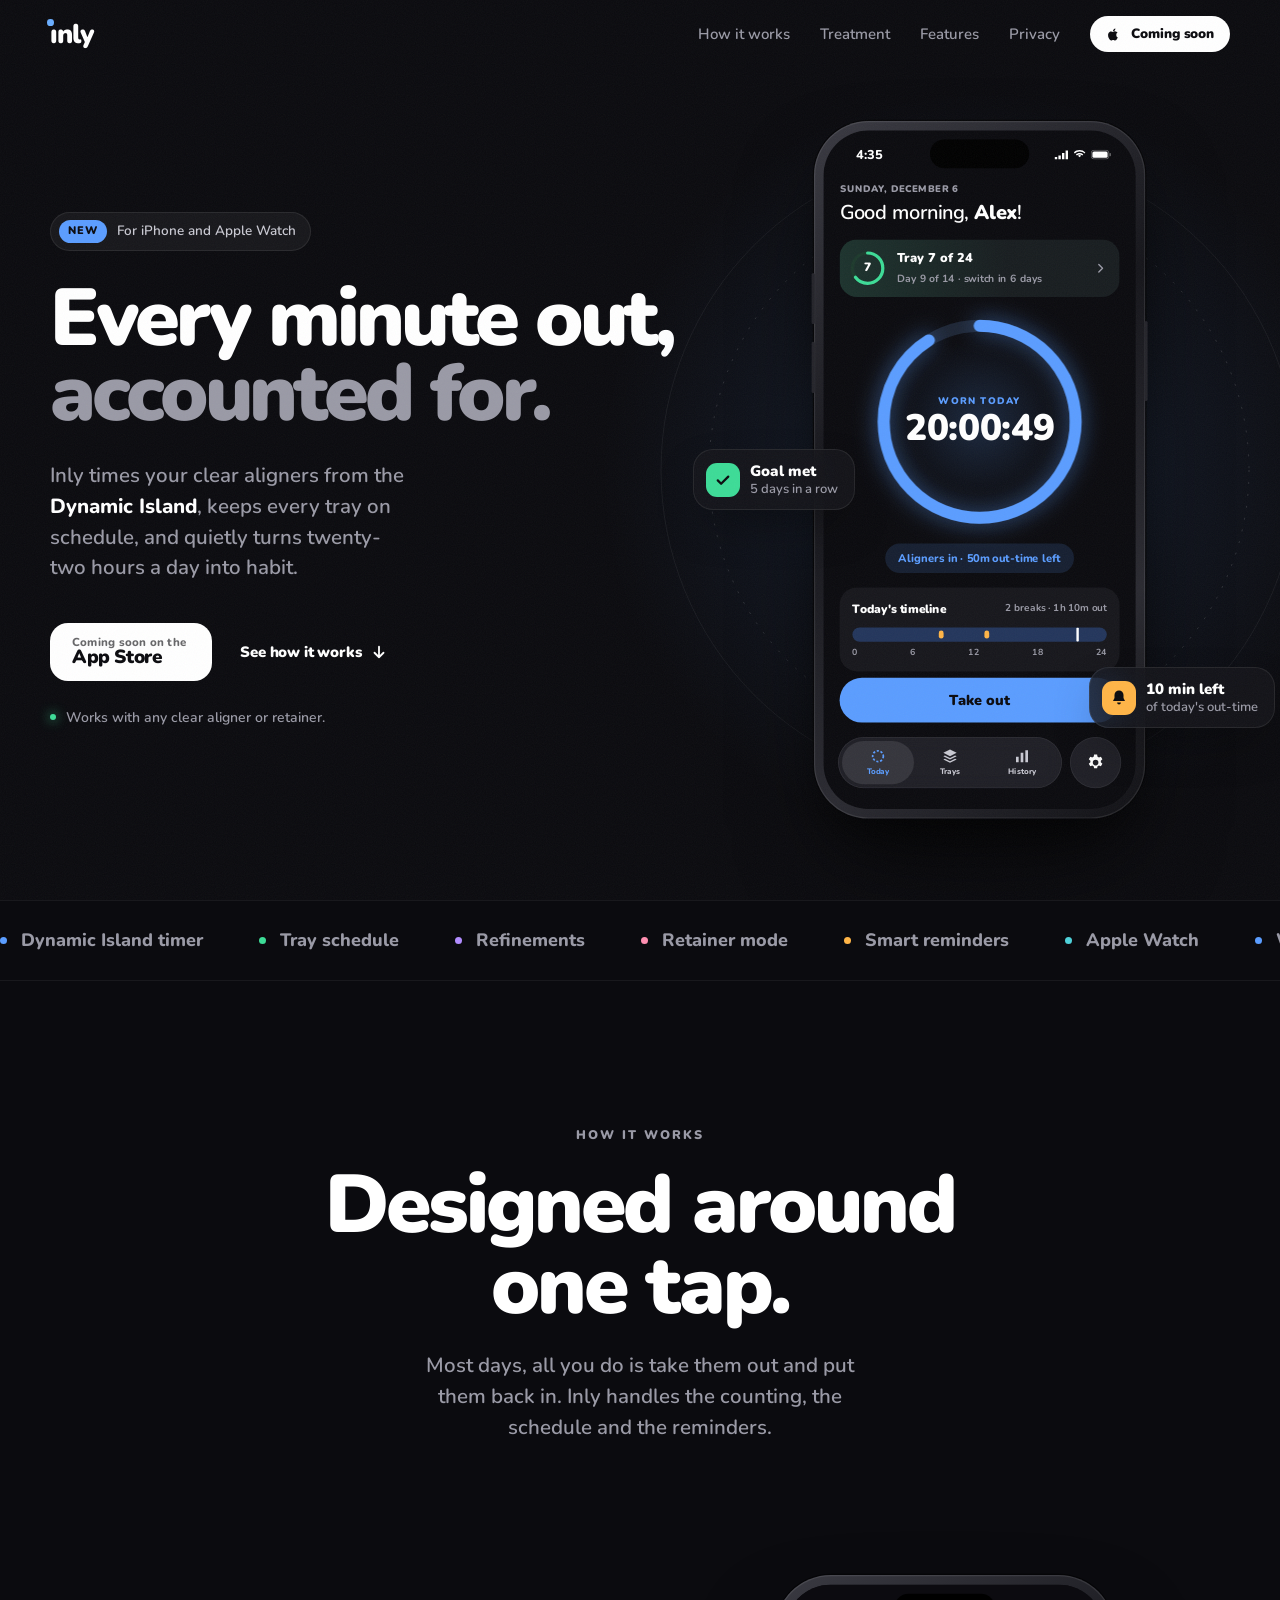
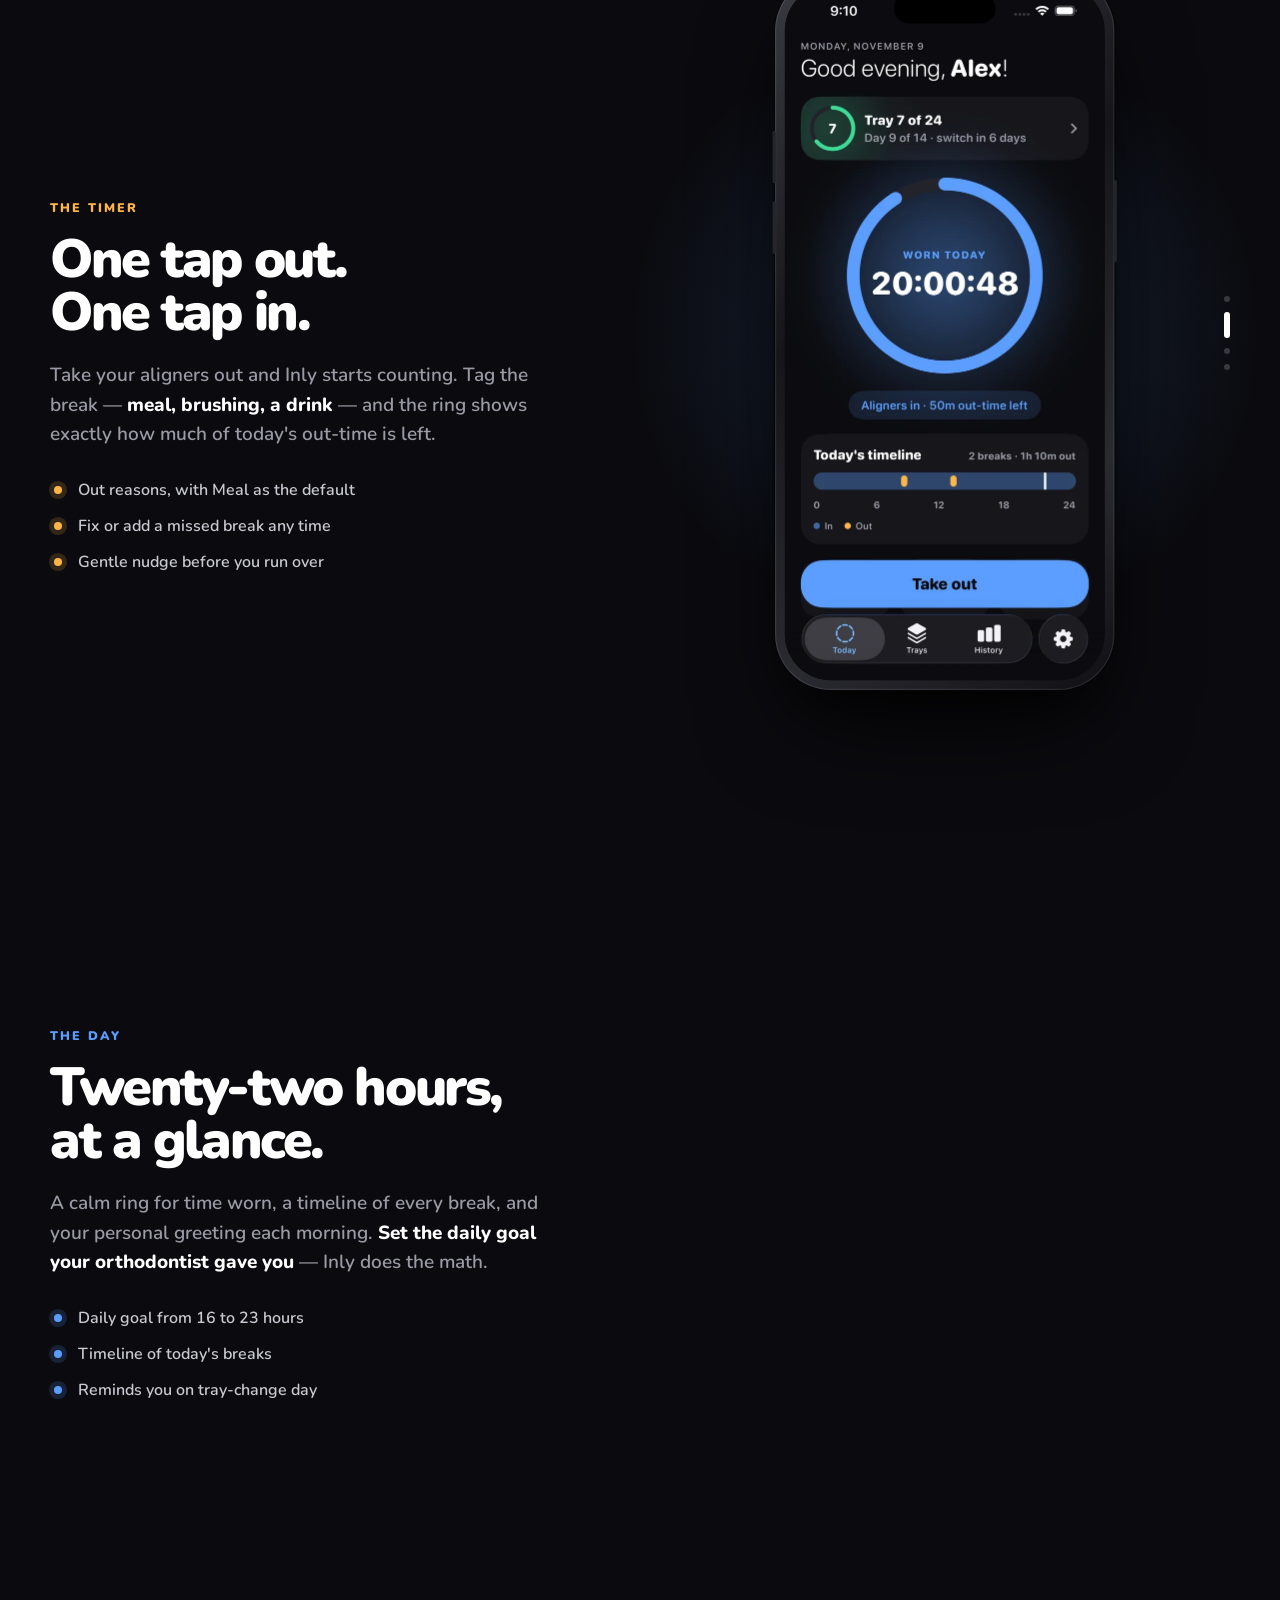
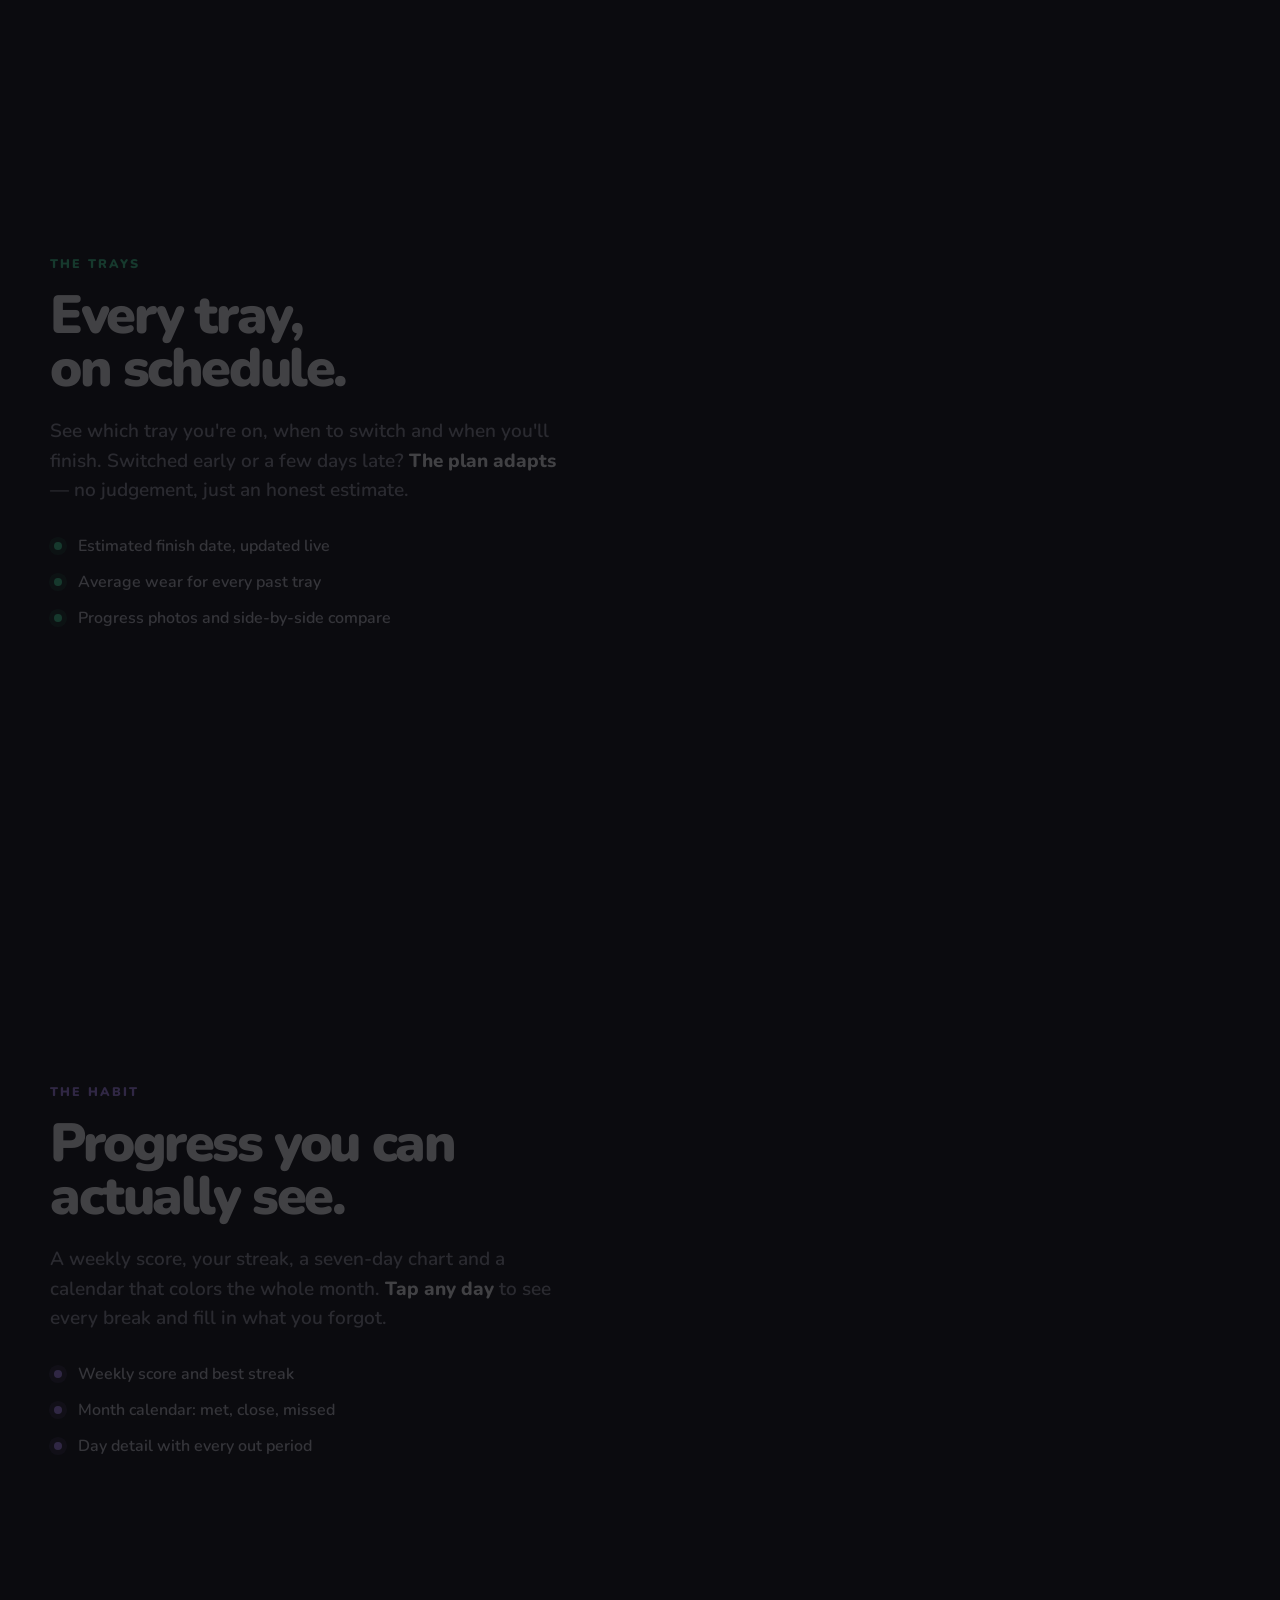
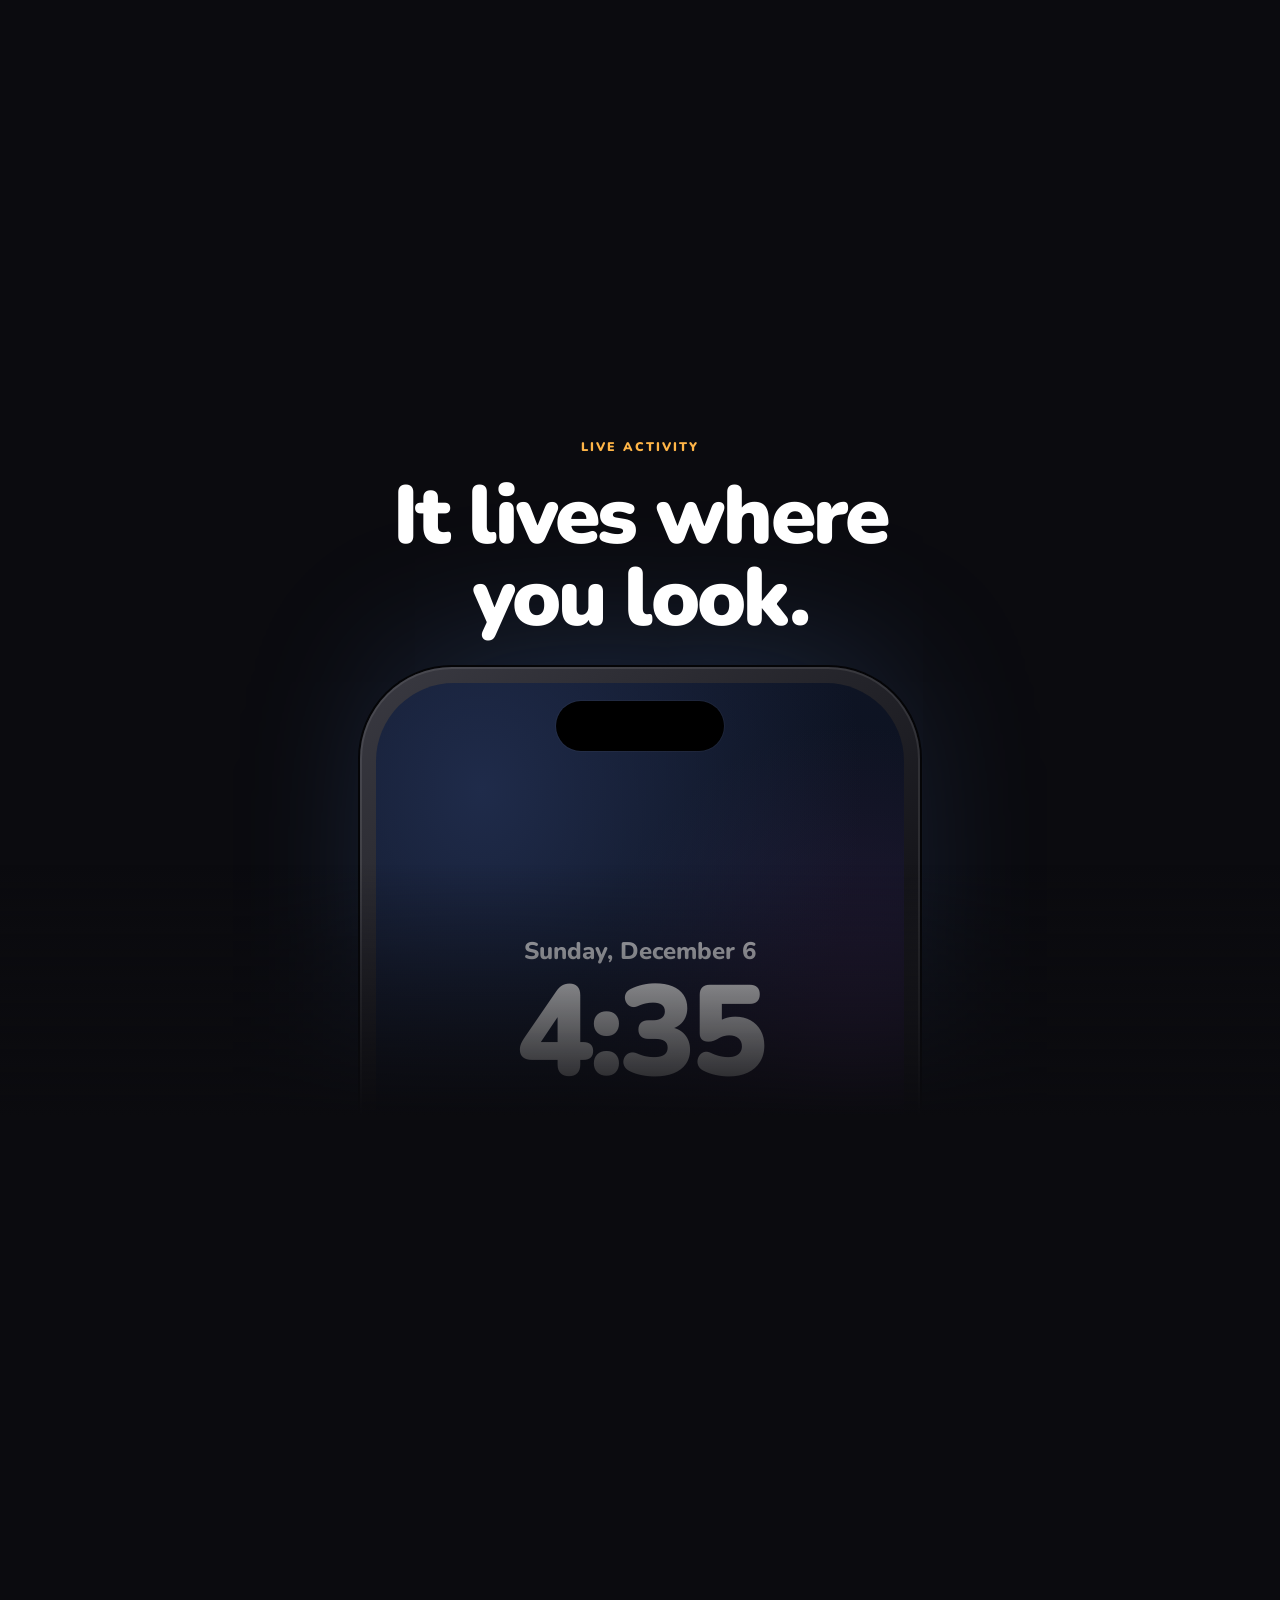
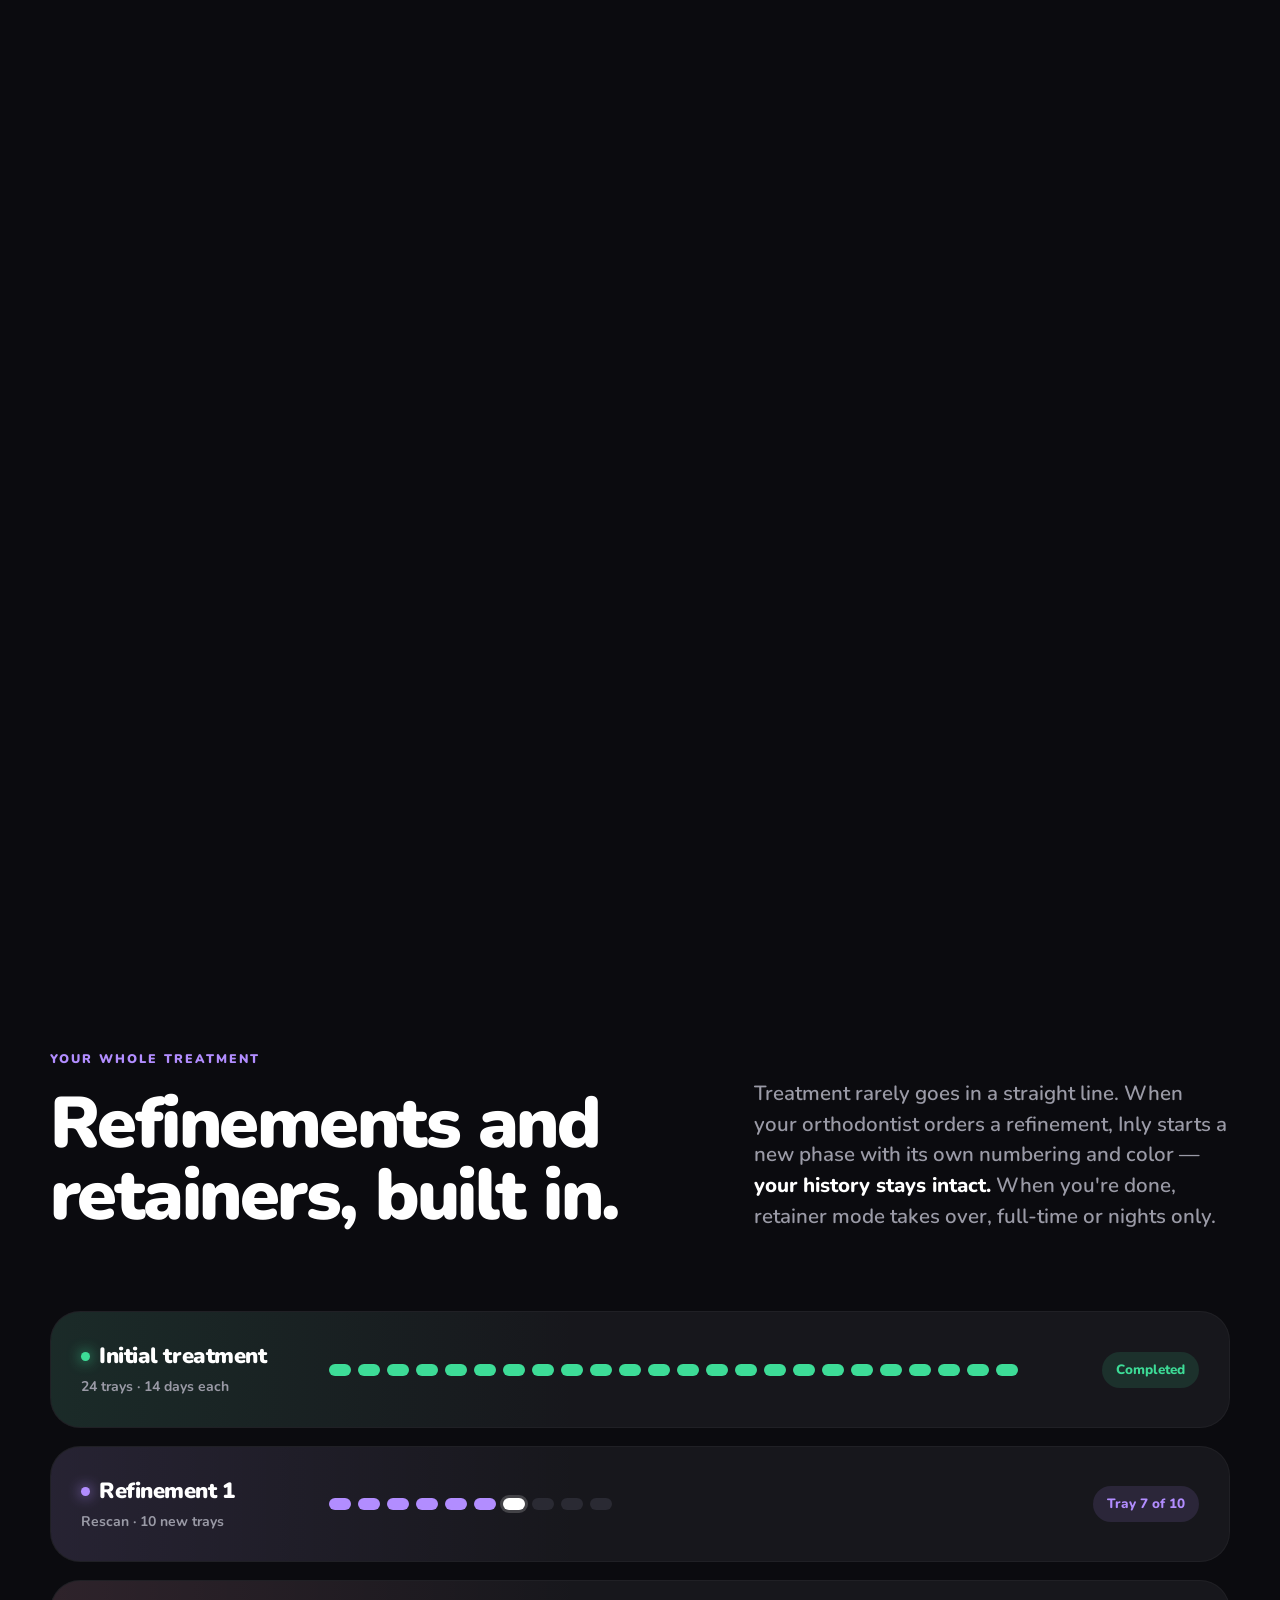
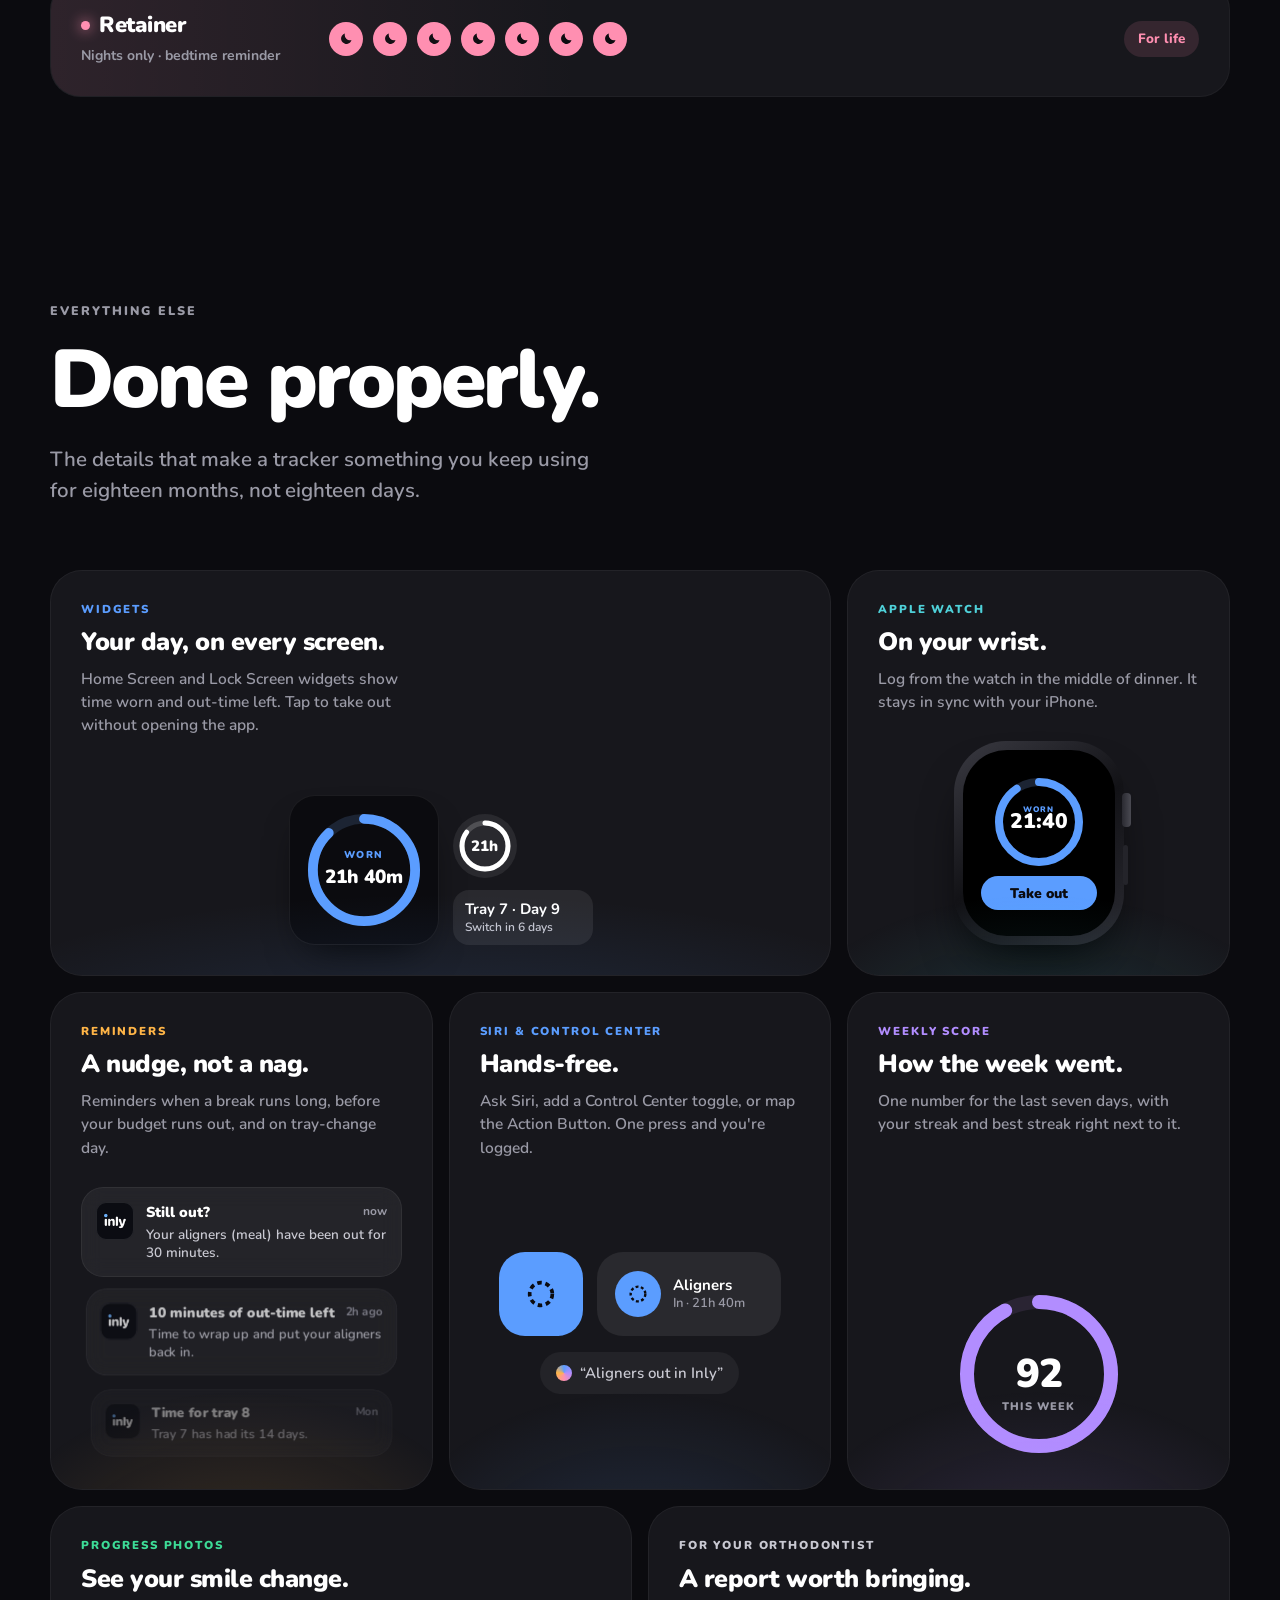
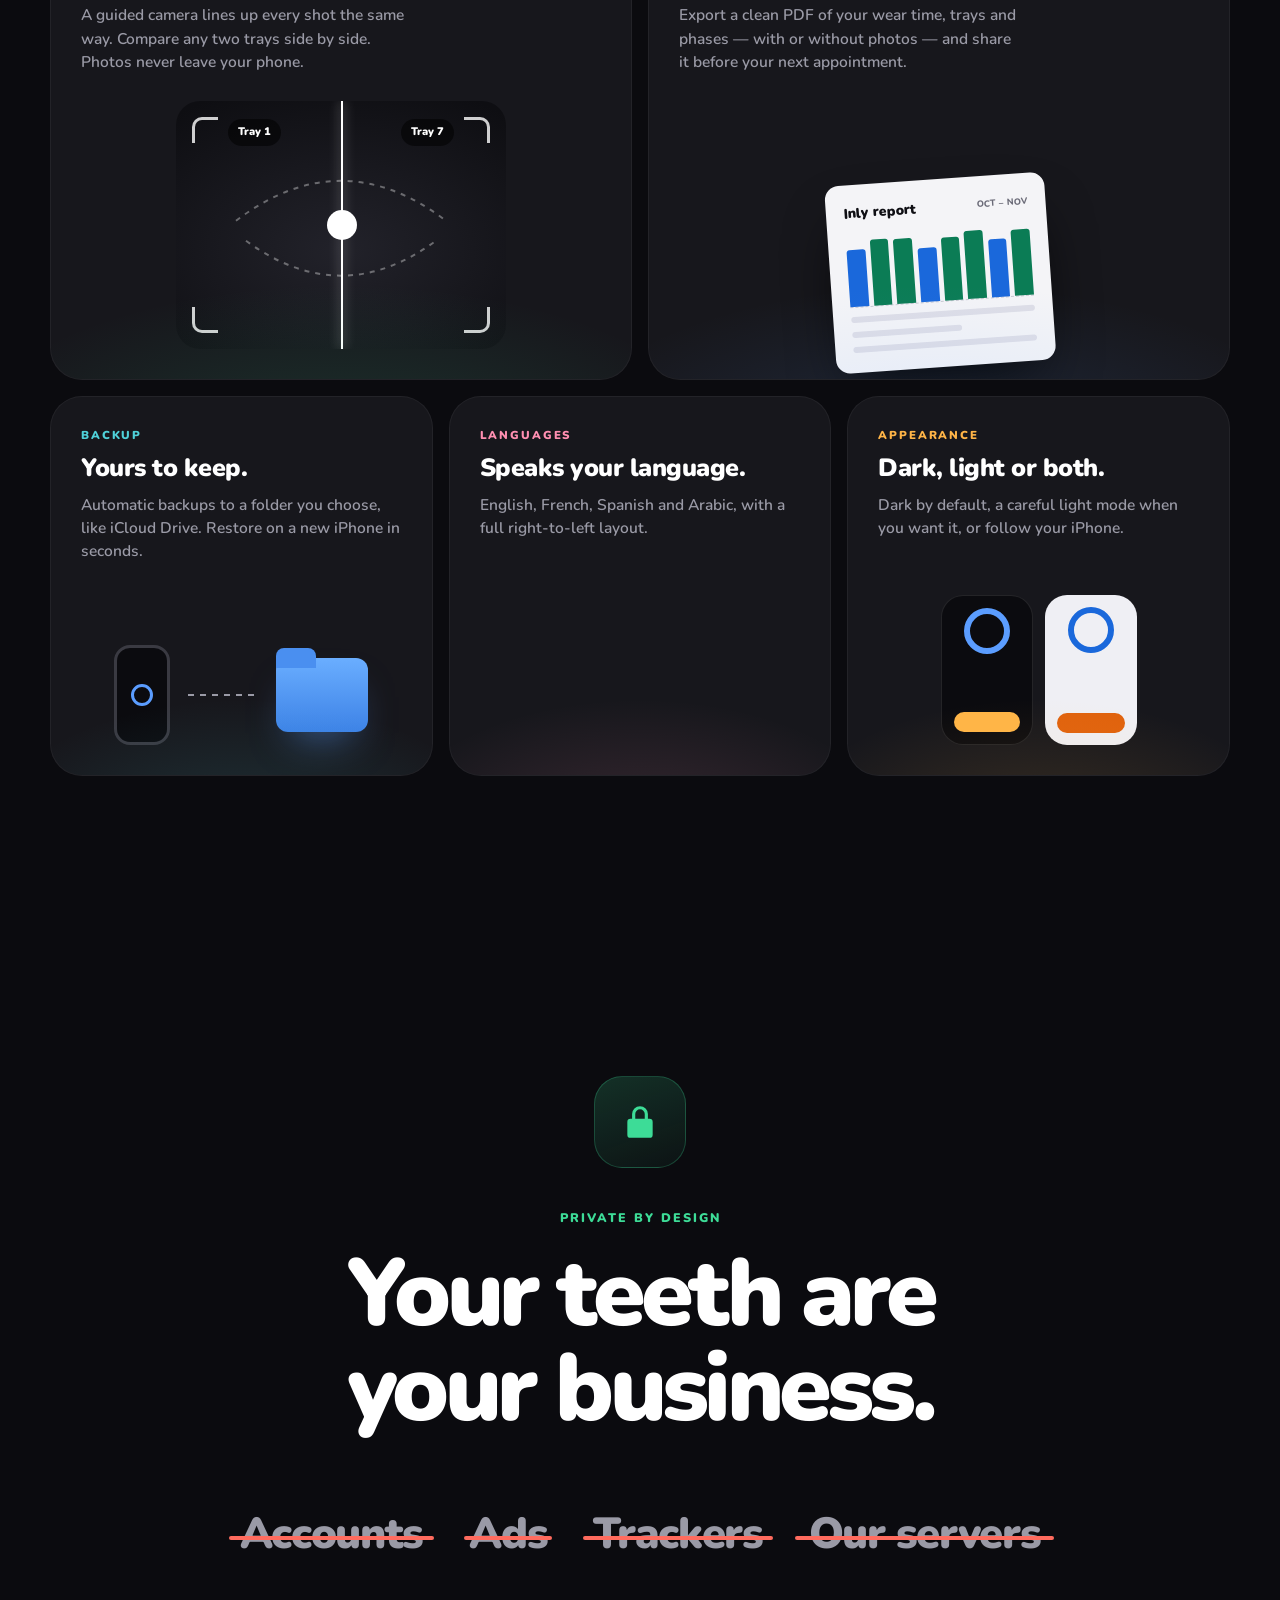
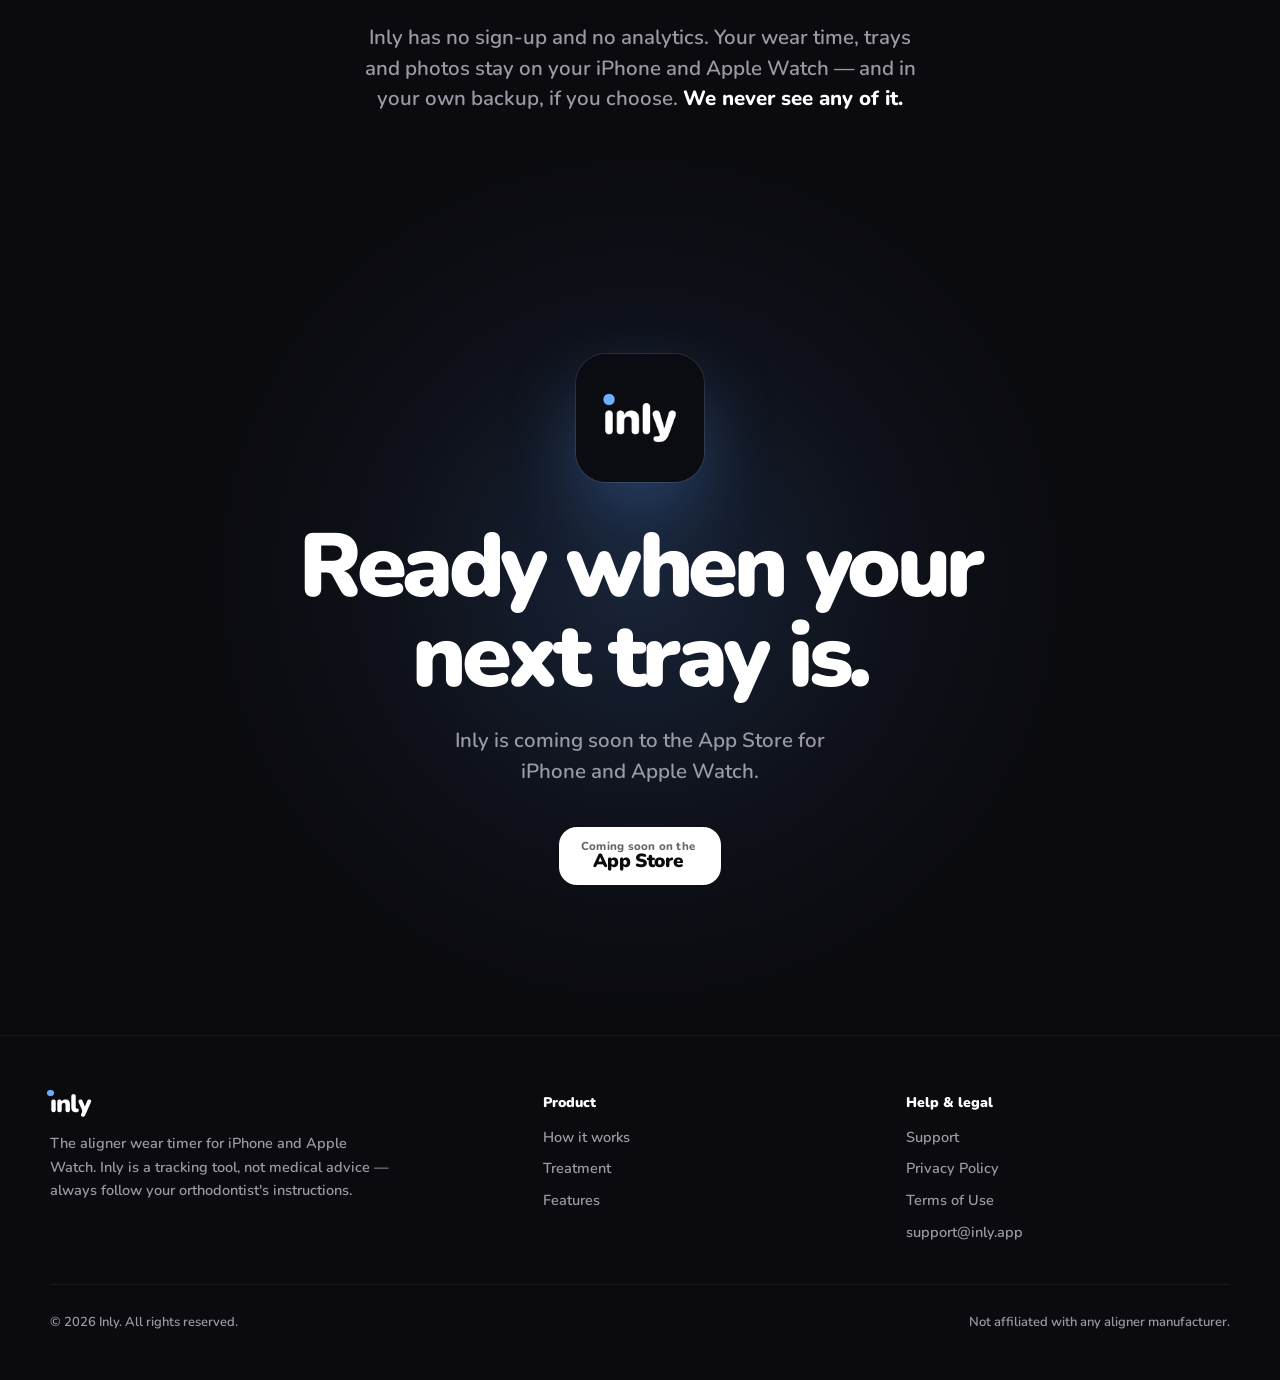
==== website/index.html @ 9e366fc7 "Website: animated landing page, Privacy Policy, Terms of Use, Support; GitHub Pages deploy Co-Author" ====
<!doctype html>
<html lang="en">
<head>
<meta charset="utf-8">
<meta name="viewport" content="width=device-width, initial-scale=1, viewport-fit=cover">
<title>Inly — Aligner wear timer for iPhone</title>
<meta name="description" content="Inly times your clear aligners from the Dynamic Island, keeps every tray on schedule and turns 22 hours a day into habit. Private by design.">
<meta name="theme-color" content="#0b0b0f">
<meta property="og:title" content="Inly — Every minute out, accounted for.">
<meta property="og:description" content="The aligner wear timer that lives in your Dynamic Island. Trays, refinements, retainers, Apple Watch. No account, no ads, no tracking.">
<meta property="og:image" content="assets/apple-touch-icon.png">
<link rel="icon" href="assets/favicon.png">
<link rel="apple-touch-icon" href="assets/apple-touch-icon.png">
<link rel="preload" href="assets/nunito.woff2" as="font" type="font/woff2" crossorigin>
<link rel="stylesheet" href="styles.css">
</head>
<body>

<svg width="0" height="0" style="position:absolute" aria-hidden="true">
  <symbol id="i-apple" viewBox="0 0 24 24"><path fill="currentColor" d="M16.4 12.6c0-2.4 2-3.6 2.1-3.7-1.1-1.7-2.9-1.9-3.5-1.9-1.5-.2-2.9.9-3.7.9-.8 0-1.9-.9-3.2-.8-1.6 0-3.1 1-4 2.4-1.7 3-.4 7.4 1.2 9.8.8 1.2 1.8 2.5 3 2.4 1.2 0 1.7-.8 3.1-.8 1.5 0 1.9.8 3.2.8 1.3 0 2.2-1.2 3-2.4.9-1.4 1.3-2.7 1.3-2.8-.1 0-2.5-1-2.5-3.9zM14 5.4c.7-.8 1.1-1.9 1-3-1 0-2.1.7-2.8 1.5-.6.7-1.2 1.8-1 2.9 1.1.1 2.1-.6 2.8-1.4z"/></symbol>
  <symbol id="i-fork" viewBox="0 0 24 24"><path fill="none" stroke="currentColor" stroke-width="2.4" stroke-linecap="round" d="M7 3v7m-3-7v4a3 3 0 0 0 6 0V3M7 10v11M17 21V3c-2 1.5-3 4-3 8h3"/></symbol>
  <symbol id="i-spark" viewBox="0 0 24 24"><path fill="currentColor" d="M12 2l1.8 5.2L19 9l-5.2 1.8L12 16l-1.8-5.2L5 9l5.2-1.8zM19 14l.9 2.1L22 17l-2.1.9L19 20l-.9-2.1L16 17l2.1-.9z"/></symbol>
  <symbol id="i-cup" viewBox="0 0 24 24"><path fill="none" stroke="currentColor" stroke-width="2.4" stroke-linecap="round" stroke-linejoin="round" d="M4 9h13v5a5 5 0 0 1-5 5H9a5 5 0 0 1-5-5zM17 10h1.5a2.5 2.5 0 0 1 0 5H17M8 3v2m4-2v2"/></symbol>
  <symbol id="i-chev" viewBox="0 0 24 24"><path fill="none" stroke="currentColor" stroke-width="2.6" stroke-linecap="round" stroke-linejoin="round" d="M9 5l7 7-7 7"/></symbol>
  <symbol id="i-down" viewBox="0 0 24 24"><path fill="none" stroke="currentColor" stroke-width="2.4" stroke-linecap="round" stroke-linejoin="round" d="M12 5v14m-6-6l6 6 6-6"/></symbol>
  <symbol id="i-gear" viewBox="0 0 24 24"><path fill="currentColor" d="M13.9 2l.5 2.6c.6.2 1.2.5 1.7.9l2.5-.9 1.9 3.3-2 1.7a7 7 0 0 1 0 2l2 1.7-1.9 3.3-2.5-.9c-.5.4-1.1.7-1.7.9l-.5 2.6h-3.8l-.5-2.6c-.6-.2-1.2-.5-1.7-.9l-2.5.9-1.9-3.3 2-1.7a7 7 0 0 1 0-2l-2-1.7 1.9-3.3 2.5.9c.5-.4 1.1-.7 1.7-.9l.5-2.6zM12 8.5a3.5 3.5 0 1 0 0 7 3.5 3.5 0 0 0 0-7z"/></symbol>
  <symbol id="i-ring" viewBox="0 0 24 24"><circle cx="12" cy="12" r="8" fill="none" stroke="currentColor" stroke-width="2.6" stroke-dasharray="3.2 2.6"/></symbol>
  <symbol id="i-stack" viewBox="0 0 24 24"><path fill="currentColor" d="M12 2l10 5-10 5L2 7zm-7.6 8.8L12 14.6l7.6-3.8L22 12l-10 5-10-5zm0 5L12 19.6l7.6-3.8L22 17l-10 5-10-5z"/></symbol>
  <symbol id="i-bars" viewBox="0 0 24 24"><path fill="currentColor" d="M3 13h4v8H3zm7-6h4v14h-4zm7-4h4v18h-4z"/></symbol>
  <symbol id="i-check" viewBox="0 0 24 24"><path fill="none" stroke="currentColor" stroke-width="3" stroke-linecap="round" stroke-linejoin="round" d="M5 12.5l4.5 4.5L19 7.5"/></symbol>
  <symbol id="i-moon" viewBox="0 0 24 24"><path fill="currentColor" d="M20 14.5A8.5 8.5 0 0 1 9.5 4a8.5 8.5 0 1 0 10.5 10.5z"/></symbol>
  <symbol id="i-bell" viewBox="0 0 24 24"><path fill="currentColor" d="M12 2a6 6 0 0 0-6 6v4l-2 4h16l-2-4V8a6 6 0 0 0-6-6zm-2.5 16a2.5 2.5 0 0 0 5 0z"/></symbol>
  <symbol id="i-lock" viewBox="0 0 24 24"><path fill="currentColor" d="M12 2a5 5 0 0 0-5 5v3H6a2 2 0 0 0-2 2v8a2 2 0 0 0 2 2h12a2 2 0 0 0 2-2v-8a2 2 0 0 0-2-2h-1V7a5 5 0 0 0-5-5zm-3 8V7a3 3 0 0 1 6 0v3z"/></symbol>
</svg>

<header class="nav" id="nav">
  <div class="wrap">
    <a href="#top" class="logo" aria-label="Inly home"><span class="i">ı</span>nly</a>
    <nav class="nav-links">
      <a href="#how">How it works</a>
      <a href="#treatment">Treatment</a>
      <a href="#features">Features</a>
      <a href="#privacy">Privacy</a>
      <span class="btn small"><svg class="apple"><use href="#i-apple"/></svg>Coming soon</span>
    </nav>
  </div>
</header>

<main id="top">

<!-- ============ HERO ============ -->
<section class="hero" id="hero">
  <div class="wrap">
    <div>
      <div class="chip rv" style="--d:0"><b>New</b>For iPhone and Apple Watch</div>
      <h1 class="rv rv-blur" style="--d:1"><span class="nw">Every minute out,</span><br><span class="soft">accounted for.</span></h1>
      <p class="lead rv" style="--d:2">Inly times your clear aligners from the <b>Dynamic Island</b>, keeps every tray on schedule, and quietly turns twenty-two hours a day into habit.</p>
      <div class="hero-cta rv" style="--d:3">
        <span class="store"><small>Coming soon on the</small><span>App Store</span></span>
        <a href="#how" class="btn btn-ghost">See how it works <svg width="18" height="18"><use href="#i-down"/></svg></a>
      </div>
      <p class="hero-note rv" style="--d:4"><i></i>Works with any clear aligner or retainer.</p>
    </div>

    <div class="hero-stage rv" style="--d:2">
      <div class="halo"></div>
      <svg class="orbit" viewBox="0 0 640 640" aria-hidden="true"><circle cx="320" cy="320" r="318"/><circle class="dash" cx="320" cy="320" r="270"/></svg>

      <div class="device" aria-label="Inly Today screen, animated">
        <div class="device-in">
          <div class="screen">
            <div class="island" id="heroIsland">
              <span class="la"><svg class="mini-ring" viewBox="0 0 20 20"><circle cx="10" cy="10" r="7" fill="none" stroke="#3a2c12" stroke-width="3.4"/><circle id="miniVal" cx="10" cy="10" r="7" fill="none" stroke="#ffb547" stroke-width="3.4" stroke-linecap="round" stroke-dasharray="44" stroke-dashoffset="18" transform="rotate(-90 10 10)"/></svg></span>
              <span class="la"><span class="t" id="islandT">0:00</span></span>
            </div>
            <div class="ts" id="ts">
              <div class="sb"><span id="clock">9:41</span><span class="icons">
                <svg width="18" height="12" viewBox="0 0 18 12"><path fill="#fff" d="M1 9h3v3H1zm4.5-2h3v5h-3zM10 4h3v8h-3zm4.5-3h3v11h-3z"/></svg>
                <svg width="16" height="12" viewBox="0 0 16 12"><path fill="#fff" d="M8 2.2c2.3 0 4.4.9 6 2.4l1.2-1.3A10.4 10.4 0 0 0 8 .4C5.2.4 2.7 1.5.8 3.3L2 4.6a8.6 8.6 0 0 1 6-2.4zm0 3.6c1.3 0 2.5.5 3.4 1.3l1.2-1.3A6.7 6.7 0 0 0 8 4c-1.8 0-3.4.7-4.6 1.8l1.2 1.3c.9-.8 2.1-1.3 3.4-1.3zM8 9.4l2-2.1a2.9 2.9 0 0 0-4 0z"/></svg>
                <svg width="26" height="12" viewBox="0 0 26 12"><rect x=".5" y=".5" width="22" height="11" rx="3.5" fill="none" stroke="#fff" opacity=".4"/><rect x="2" y="2" width="19" height="8" rx="2" fill="#fff"/><rect x="23.5" y="4" width="1.6" height="4" rx=".8" fill="#fff" opacity=".4"/></svg>
              </span></div>
              <div class="date" id="tsDate">Monday, November 9</div>
              <div class="hello"><span id="tsHello">Good evening</span>, <b>Alex</b>!</div>
              <div class="tray">
                <div class="r"><svg viewBox="0 0 46 46"><circle cx="23" cy="23" r="19" fill="none" stroke="#1d3a2d" stroke-width="4"/><circle cx="23" cy="23" r="19" fill="none" stroke="#3ddc97" stroke-width="4" stroke-linecap="round" stroke-dasharray="119.4" stroke-dashoffset="42.6" transform="rotate(-90 23 23)"/></svg>7</div>
                <div><b>Tray 7 of 24</b><small>Day 9 of 14 · switch in 6 days</small></div>
                <svg class="chev" width="16" height="16"><use href="#i-chev"/></svg>
              </div>
              <div class="chips">
                <span class="on"><svg width="15" height="15"><use href="#i-fork"/></svg>Meal</span>
                <span><svg width="15" height="15"><use href="#i-spark"/></svg>Brushing</span>
                <span><svg width="15" height="15"><use href="#i-cup"/></svg>Drink</span>
              </div>
              <div class="ring">
                <div class="glow"></div>
                <svg viewBox="0 0 268 268"><circle class="trk" cx="134" cy="134" r="120"/><circle class="val" id="ringVal" cx="134" cy="134" r="120" stroke-dasharray="753.98" stroke-dashoffset="68"/></svg>
                <div class="lbl"><small id="ringLbl">WORN TODAY</small><span id="ringT">20:00:48</span></div>
              </div>
              <div class="pill" id="tsPill">Aligners in · 50m out-time left</div>
              <div class="tl">
                <div class="h">Today's timeline<small id="tlSub">2 breaks · 1h 10m out</small></div>
                <div class="bar"><i style="left:34%"></i><i style="left:52%"></i><i id="tlNow" style="left:86%;opacity:0;transition:opacity .4s"></i><em style="left:88%"></em></div>
                <div class="ax"><span>0</span><span>6</span><span>12</span><span>18</span><span>24</span></div>
              </div>
              <div class="cta" id="cta"><span class="a">Take out</span><span class="b">Put back in</span></div>
              <div class="tabs">
                <div class="bar">
                  <div class="tb on"><svg width="20" height="20"><use href="#i-ring"/></svg>Today</div>
                  <div class="tb"><svg width="20" height="20"><use href="#i-stack"/></svg>Trays</div>
                  <div class="tb"><svg width="20" height="20"><use href="#i-bars"/></svg>History</div>
                </div>
                <div class="gear"><svg width="24" height="24"><use href="#i-gear"/></svg></div>
              </div>
              <div class="tap" id="tap"></div>
            </div>
          </div>
        </div>
      </div>

      <div class="float-tag a"><span class="ic"><svg width="18" height="18"><use href="#i-check"/></svg></span><div><b>Goal met</b>5 days in a row</div></div>
      <div class="float-tag b"><span class="ic"><svg width="18" height="18"><use href="#i-bell"/></svg></span><div><b>10 min left</b>of today's out-time</div></div>
    </div>
  </div>
</section>

<div class="facts" aria-hidden="true">
  <div class="track">
    <span><i style="--c:var(--blue)"></i>Dynamic Island timer</span>
    <span><i style="--c:var(--green)"></i>Tray schedule</span>
    <span><i style="--c:var(--purple)"></i>Refinements</span>
    <span><i style="--c:var(--pink)"></i>Retainer mode</span>
    <span><i style="--c:var(--amber)"></i>Smart reminders</span>
    <span><i style="--c:var(--teal)"></i>Apple Watch</span>
    <span><i style="--c:var(--blue)"></i>Widgets</span>
    <span><i style="--c:var(--green)"></i>Report for your orthodontist</span>
    <span><i style="--c:var(--red)"></i>No account, no ads</span>
    <span><i style="--c:var(--blue)"></i>Dynamic Island timer</span>
    <span><i style="--c:var(--green)"></i>Tray schedule</span>
    <span><i style="--c:var(--purple)"></i>Refinements</span>
    <span><i style="--c:var(--pink)"></i>Retainer mode</span>
    <span><i style="--c:var(--amber)"></i>Smart reminders</span>
    <span><i style="--c:var(--teal)"></i>Apple Watch</span>
    <span><i style="--c:var(--blue)"></i>Widgets</span>
    <span><i style="--c:var(--green)"></i>Report for your orthodontist</span>
    <span><i style="--c:var(--red)"></i>No account, no ads</span>
  </div>
</div>

<!-- ============ STORY ============ -->
<section class="story" id="how">
  <div class="wrap">
    <div class="story-head">
      <span class="eyebrow rv">How it works</span>
      <h2 class="rv" style="--d:1;margin-top:18px">Designed around<br>one tap.</h2>
      <p class="lead rv" style="--d:2">Most days, all you do is take them out and put them back in. Inly handles the counting, the schedule and the reminders.</p>
    </div>

    <div class="story-grid">
      <div class="steps">
        <article class="step" data-step="0" data-c="#ffb547">
          <span class="eyebrow" style="--c:var(--amber)">The timer</span>
          <h3>One tap out.<br>One tap in.</h3>
          <p>Take your aligners out and Inly starts counting. Tag the break — <b>meal, brushing, a drink</b> — and the ring shows exactly how much of today's out-time is left.</p>
          <ul style="--c:var(--amber)"><li>Out reasons, with Meal as the default</li><li>Fix or add a missed break any time</li><li>Gentle nudge before you run over</li></ul>
          <div class="shot"><div class="device"><div class="device-in"><div class="screen"><img src="assets/today-out.webp" alt="Inly while aligners are out" loading="lazy"></div></div></div></div>
        </article>
        <article class="step" data-step="1" data-c="#5b9dff">
          <span class="eyebrow" style="--c:var(--blue)">The day</span>
          <h3>Twenty-two hours,<br>at a glance.</h3>
          <p>A calm ring for time worn, a timeline of every break, and your personal greeting each morning. <b>Set the daily goal your orthodontist gave you</b> — Inly does the math.</p>
          <ul style="--c:var(--blue)"><li>Daily goal from 16 to 23 hours</li><li>Timeline of today's breaks</li><li>Reminds you on tray-change day</li></ul>
          <div class="shot"><div class="device"><div class="device-in"><div class="screen"><img src="assets/today-in.webp" alt="Inly Today screen" loading="lazy"></div></div></div></div>
        </article>
        <article class="step" data-step="2" data-c="#3ddc97">
          <span class="eyebrow" style="--c:var(--green)">The trays</span>
          <h3>Every tray,<br>on schedule.</h3>
          <p>See which tray you're on, when to switch and when you'll finish. Switched early or a few days late? <b>The plan adapts</b> — no judgement, just an honest estimate.</p>
          <ul style="--c:var(--green)"><li>Estimated finish date, updated live</li><li>Average wear for every past tray</li><li>Progress photos and side-by-side compare</li></ul>
          <div class="shot"><div class="device"><div class="device-in"><div class="screen"><img src="assets/trays.webp" alt="Inly Trays screen" loading="lazy"></div></div></div></div>
        </article>
        <article class="step" data-step="3" data-c="#b28dff">
          <span class="eyebrow" style="--c:var(--purple)">The habit</span>
          <h3>Progress you can<br>actually see.</h3>
          <p>A weekly score, your streak, a seven-day chart and a calendar that colors the whole month. <b>Tap any day</b> to see every break and fill in what you forgot.</p>
          <ul style="--c:var(--purple)"><li>Weekly score and best streak</li><li>Month calendar: met, close, missed</li><li>Day detail with every out period</li></ul>
          <div class="shot"><div class="device"><div class="device-in"><div class="screen"><img src="assets/history.webp" alt="Inly History screen" loading="lazy"></div></div></div></div>
        </article>
      </div>

      <div class="sticky">
        <div class="halo" id="storyHalo"></div>
        <div class="device">
          <div class="device-in">
            <div class="screen" id="storyScreen">
              <div class="island"></div>
              <img class="on" src="assets/today-out.webp" alt="" data-i="0">
              <img src="assets/today-in.webp" alt="" data-i="1" loading="lazy">
              <img src="assets/trays.webp" alt="" data-i="2" loading="lazy">
              <img src="assets/history.webp" alt="" data-i="3" loading="lazy">
            </div>
          </div>
        </div>
        <div class="progress-dots" id="storyDots"><i class="on"></i><i></i><i></i><i></i></div>
      </div>
    </div>
  </div>
</section>

<!-- ============ DYNAMIC ISLAND ============ -->
<section class="di" id="island">
  <div class="di-stage">
    <div class="di-head">
      <span class="eyebrow rv" style="--c:var(--amber)">Live Activity</span>
      <h2 class="rv" style="--d:1">It lives where<br>you look.</h2>
    </div>
    <div class="lock" id="lock">
      <div class="lock-screen">
        <div class="big-island" id="bigIsland">
          <div class="bi-compact">
            <svg class="mini-ring" viewBox="0 0 20 20"><circle cx="10" cy="10" r="7" fill="none" stroke="#3a2c12" stroke-width="3.4"/><circle cx="10" cy="10" r="7" fill="none" stroke="#ffb547" stroke-width="3.4" stroke-linecap="round" stroke-dasharray="44" stroke-dashoffset="16" transform="rotate(-90 10 10)"/></svg>
            <span class="t" data-live>14:30</span>
          </div>
          <div class="bi-expanded">
            <div><small>OUT · MEAL</small><div class="t" data-live>14:30</div></div>
            <div class="meta"><b>35m left</b>of today's<br>out-time</div>
            <div class="btn-la">Put back in</div>
          </div>
        </div>
        <div class="lock-time"><small id="lockDate">Monday, November 9</small><span id="lockClock">9:41</span></div>
        <div class="la-card">
          <svg class="ring-s" viewBox="0 0 64 64"><circle cx="32" cy="32" r="26" fill="none" stroke="#3a2c12" stroke-width="7"/><circle cx="32" cy="32" r="26" fill="none" stroke="#ffb547" stroke-width="7" stroke-linecap="round" stroke-dasharray="163.4" stroke-dashoffset="58" transform="rotate(-90 32 32)"/></svg>
          <div><small>OUT FOR</small><div class="t" data-live>14:30</div><div class="sub">Tray 7 · 35m left today</div></div>
          <div class="pb">Put back in</div>
        </div>
      </div>
    </div>
    <div class="di-caps" id="diCaps">
      <p class="on">Take your aligners out and <b>the timer moves to the Dynamic Island.</b></p>
      <p>Touch and hold to see <b>everything at a glance</b> — time out and what's left today.</p>
      <p>On the Lock Screen too. <b>Put them back in with one tap</b>, without opening the app.</p>
    </div>
  </div>
</section>

<!-- ============ PHASES ============ -->
<section class="phases" id="treatment">
  <div class="wrap">
    <div class="phases-top">
      <div>
        <span class="eyebrow rv" style="--c:var(--purple)">Your whole treatment</span>
        <h2 class="rv" style="--d:1;margin-top:18px">Refinements and<br>retainers, built in.</h2>
      </div>
      <p class="lead rv" style="--d:2">Treatment rarely goes in a straight line. When your orthodontist orders a refinement, Inly starts a new phase with its own numbering and color — <b>your history stays intact.</b> When you're done, retainer mode takes over, full-time or nights only.</p>
    </div>

    <div class="journey">
      <div class="lane rv" data-lane style="--c:var(--green)">
        <div class="name"><b><i></i>Initial treatment</b><small>24 trays · 14 days each</small></div>
        <div class="dots" data-dots="24" data-fill="24"></div>
        <span class="tag">Completed</span>
      </div>
      <div class="lane rv" data-lane style="--c:var(--purple);--d:1">
        <div class="name"><b><i></i>Refinement 1</b><small>Rescan · 10 new trays</small></div>
        <div class="dots" data-dots="10" data-fill="6" data-cur="1"></div>
        <span class="tag">Tray 7 of 10</span>
      </div>
      <div class="lane rv" data-lane style="--c:var(--pink);--d:2">
        <div class="name"><b><i></i>Retainer</b><small>Nights only · bedtime reminder</small></div>
        <div class="moons" data-moons="7">
          <span><svg width="15" height="15"><use href="#i-moon"/></svg></span><span><svg width="15" height="15"><use href="#i-moon"/></svg></span><span><svg width="15" height="15"><use href="#i-moon"/></svg></span><span><svg width="15" height="15"><use href="#i-moon"/></svg></span><span><svg width="15" height="15"><use href="#i-moon"/></svg></span><span><svg width="15" height="15"><use href="#i-moon"/></svg></span><span><svg width="15" height="15"><use href="#i-moon"/></svg></span>
        </div>
        <span class="tag">For life</span>
      </div>
    </div>
  </div>
</section>

<!-- ============ BENTO ============ -->
<section class="bento-sec" id="features">
  <div class="wrap">
    <div class="head">
      <span class="eyebrow rv">Everything else</span>
      <h2 class="rv" style="--d:1;margin-top:18px">Done properly.</h2>
      <p class="lead rv" style="--d:2">The details that make a tracker something you keep using for eighteen months, not eighteen days.</p>
    </div>

    <div class="bento">
      <div class="card w4 rv" style="--c:var(--blue)">
        <span class="eyebrow" style="--c:var(--blue)">Widgets</span>
        <h3>Your day, on every screen.</h3>
        <p>Home Screen and Lock Screen widgets show time worn and out-time left. Tap to take out without opening the app.</p>
        <div class="art">
          <div class="w-small"><svg viewBox="0 0 118 118"><circle cx="59" cy="59" r="52" fill="none" stroke="#1c2433" stroke-width="10"/><circle class="wv" cx="59" cy="59" r="52" fill="none" stroke="#5b9dff" stroke-width="10" stroke-linecap="round" stroke-dasharray="326.7" stroke-dashoffset="326.7" style="transition:stroke-dashoffset 1.8s var(--ease) .3s"/></svg><div class="v"><small>WORN</small><b>21h 40m</b></div></div>
          <div class="w-lock">
            <div class="w-circ"><svg viewBox="0 0 54 54"><circle cx="27" cy="27" r="23" fill="none" stroke="rgba(255,255,255,.18)" stroke-width="5"/><circle cx="27" cy="27" r="23" fill="none" stroke="#fff" stroke-width="5" stroke-linecap="round" stroke-dasharray="144.5" stroke-dashoffset="22"/></svg>21h</div>
            <div class="w-rect"><b>Tray 7 · Day 9</b>Switch in 6 days</div>
          </div>
        </div>
      </div>

      <div class="card rv" style="--c:var(--teal);--d:1">
        <span class="eyebrow" style="--c:var(--teal)">Apple Watch</span>
        <h3>On your wrist.</h3>
        <p>Log from the watch in the middle of dinner. It stays in sync with your iPhone.</p>
        <div class="art"><div class="watch"><div class="wf"><div class="wr"><svg viewBox="0 0 92 92"><circle cx="46" cy="46" r="40" fill="none" stroke="#1c2433" stroke-width="8"/><circle cx="46" cy="46" r="40" fill="none" stroke="#5b9dff" stroke-width="8" stroke-linecap="round" stroke-dasharray="251.3" stroke-dashoffset="24"/></svg><small>WORN</small><b>21:40</b></div><div class="wb">Take out</div></div></div></div>
      </div>

      <div class="card rv" style="--c:var(--amber)">
        <span class="eyebrow" style="--c:var(--amber)">Reminders</span>
        <h3>A nudge, not a nag.</h3>
        <p>Reminders when a break runs long, before your budget runs out, and on tray-change day.</p>
        <div class="art"><div class="notifs">
          <div class="notif"><div class="ai"></div><div><b>Still out? <em>now</em></b><span>Your aligners (meal) have been out for 30 minutes.</span></div></div>
          <div class="notif"><div class="ai"></div><div><b>10 minutes of out-time left <em>2h ago</em></b><span>Time to wrap up and put your aligners back in.</span></div></div>
          <div class="notif"><div class="ai"></div><div><b>Time for tray 8 <em>Mon</em></b><span>Tray 7 has had its 14 days.</span></div></div>
        </div></div>
      </div>

      <div class="card rv" style="--c:var(--blue);--d:1">
        <span class="eyebrow" style="--c:var(--blue)">Siri &amp; Control Center</span>
        <h3>Hands-free.</h3>
        <p>Ask Siri, add a Control Center toggle, or map the Action Button. One press and you're logged.</p>
        <div class="art" style="flex-direction:column;align-items:center">
          <div class="controls"><div class="ctl on" id="ctl"><svg width="34" height="34"><use href="#i-ring"/></svg></div><div class="ctl-wide"><span class="o"><svg width="22" height="22"><use href="#i-ring"/></svg></span><div><b>Aligners</b>In · 21h 40m</div></div></div>
          <div class="siri"><i></i>“Aligners out in Inly”</div>
        </div>
      </div>

      <div class="card rv" style="--c:var(--purple);--d:2">
        <span class="eyebrow" style="--c:var(--purple)">Weekly score</span>
        <h3>How the week went.</h3>
        <p>One number for the last seven days, with your streak and best streak right next to it.</p>
        <div class="art"><div class="score"><svg viewBox="0 0 170 170"><circle cx="85" cy="85" r="72" fill="none" stroke="#2a2433" stroke-width="14"/><circle class="val" cx="85" cy="85" r="72" fill="none" stroke="#b28dff" stroke-width="14" stroke-linecap="round" stroke-dasharray="452.4" style="--off0:452.4;--off:36" /></svg><b class="count" data-to="92">0</b><small>THIS WEEK</small></div></div>
      </div>

      <div class="card w3 rv" style="--c:var(--green)">
        <span class="eyebrow" style="--c:var(--green)">Progress photos</span>
        <h3>See your smile change.</h3>
        <p>A guided camera lines up every shot the same way. Compare any two trays side by side. Photos never leave your phone.</p>
        <div class="art"><div class="cam"><i class="br"></i><i class="br"></i><i class="br"></i><i class="br"></i><svg viewBox="0 0 330 248" preserveAspectRatio="none"><path class="guide" d="M60 120 Q165 40 270 120 M70 140 Q165 210 260 140"/></svg><span class="lab l">Tray 1</span><span class="lab r">Tray 7</span><span class="split"></span></div></div>
      </div>

      <div class="card w3 rv" style="--c:var(--blue);--d:1">
        <span class="eyebrow" style="--c:var(--secondary)">For your orthodontist</span>
        <h3>A report worth bringing.</h3>
        <p>Export a clean PDF of your wear time, trays and phases — with or without photos — and share it before your next appointment.</p>
        <div class="art"><div class="paper"><div class="ph">Inly report <span>OCT – NOV</span></div><div class="bars"><i style="height:82%"></i><i class="g" style="height:96%"></i><i class="g" style="height:94%"></i><i style="height:78%"></i><i class="g" style="height:92%"></i><i class="g" style="height:98%"></i><i style="height:84%"></i><i class="g" style="height:95%"></i></div><div class="ln"></div><div class="ln s"></div><div class="ln"></div></div></div>
      </div>

      <div class="card rv" style="--c:var(--teal)">
        <span class="eyebrow" style="--c:var(--teal)">Backup</span>
        <h3>Yours to keep.</h3>
        <p>Automatic backups to a folder you choose, like iCloud Drive. Restore on a new iPhone in seconds.</p>
        <div class="art"><div class="backup"><div class="phone-mini"><i></i></div><div class="arrow"></div><div class="f"></div></div></div>
      </div>

      <div class="card rv" style="--c:var(--pink);--d:1">
        <span class="eyebrow" style="--c:var(--pink)">Languages</span>
        <h3>Speaks your language.</h3>
        <p>English, French, Spanish and Arabic, with a full right-to-left layout.</p>
        <div class="art"><div class="langs"><span>Hello</span><span>Bonjour</span><span>مرحبا</span><span>Hola</span></div></div>
      </div>

      <div class="card rv" style="--c:var(--amber);--d:2">
        <span class="eyebrow" style="--c:var(--amber)">Appearance</span>
        <h3>Dark, light or both.</h3>
        <p>Dark by default, a careful light mode when you want it, or follow your iPhone.</p>
        <div class="art"><div class="modes"><div class="d"><span class="rr"></span><span class="bb"></span></div><div class="l"><span class="rr"></span><span class="bb"></span></div></div></div>
      </div>
    </div>
  </div>
</section>

<!-- ============ PRIVACY ============ -->
<section class="privacy" id="privacy">
  <div class="wrap">
    <div class="shield rv"><svg width="38" height="38"><use href="#i-lock"/></svg></div>
    <span class="eyebrow rv" style="--c:var(--green)">Private by design</span>
    <h2 class="rv rv-blur" style="--d:1;margin-top:18px">Your teeth are<br>your business.</h2>
    <div class="strikes rv" id="strikes" style="--d:2">
      <span style="--d:0">Accounts</span><span style="--d:1">Ads</span><span style="--d:2">Trackers</span><span style="--d:3">Our servers</span>
    </div>
    <p class="lead rv" style="--d:3">Inly has no sign-up and no analytics. Your wear time, trays and photos stay on your iPhone and Apple Watch — and in your own backup, if you choose. <b>We never see any of it.</b></p>
  </div>
</section>

<!-- ============ FINAL ============ -->
<section class="final">
  <div class="halo"></div>
  <div class="wrap" style="position:relative">
    <img class="app-ic rv" src="assets/apple-touch-icon.png" alt="Inly app icon" width="128" height="128">
    <h2 class="rv" style="--d:1">Ready when your<br>next tray is.</h2>
    <p class="lead rv" style="--d:2">Inly is coming soon to the App Store for iPhone and Apple Watch.</p>
    <div class="rv" style="--d:3"><span class="store"><small>Coming soon on the</small><span>App Store</span></span></div>
  </div>
</section>

</main>

<footer>
  <div class="wrap">
    <div>
      <a href="#top" class="logo"><span class="i">ı</span>nly</a>
      <p>The aligner wear timer for iPhone and Apple Watch. Inly is a tracking tool, not medical advice — always follow your orthodontist's instructions.</p>
    </div>
    <div>
      <h4>Product</h4>
      <ul><li><a href="#how">How it works</a></li><li><a href="#treatment">Treatment</a></li><li><a href="#features">Features</a></li></ul>
    </div>
    <div>
      <h4>Help &amp; legal</h4>
      <ul><li><a href="support.html">Support</a></li><li><a href="privacy.html">Privacy Policy</a></li><li><a href="terms.html">Terms of Use</a></li><li><a href="mailto:support@inly.app">support@inly.app</a></li></ul>
    </div>
    <div class="legal"><span>© 2026 Inly. All rights reserved.</span><span>Not affiliated with any aligner manufacturer.</span></div>
  </div>
</footer>

<script src="main.js"></script>
</body>
</html>
---- website/styles.css ----
/* Inly — website. Dark only, same tokens as the app. */
@font-face {
  font-family: "Nunito Var";
  src: url("assets/nunito.woff2") format("woff2");
  font-weight: 200 1000;
  font-display: swap;
}

:root {
  --night: #0b0b0f;
  --surface: #17171c;
  --raised: #23232b;
  --hair: #2a2a33;
  --text: #ffffff;
  --secondary: #c9c9d2;
  --muted: #9a9aa6;
  --blue: #5b9dff;
  --amber: #ffb547;
  --green: #3ddc97;
  --red: #ff6b5e;
  --purple: #b28dff;
  --teal: #4fd1d9;
  --pink: #ff8fb1;
  --round: ui-rounded, "SF Pro Rounded", "Nunito Var", system-ui, sans-serif;
  --ease: cubic-bezier(.22, 1, .36, 1);
  --spring: cubic-bezier(.34, 1.56, .64, 1);
  --max: 1180px;
}

*, *::before, *::after { box-sizing: border-box; }
html { -webkit-text-size-adjust: 100%; scroll-behavior: smooth; }
body {
  margin: 0;
  background: var(--night);
  color: var(--text);
  font-family: var(--round);
  font-weight: 600;
  font-size: 17px;
  line-height: 1.5;
  -webkit-font-smoothing: antialiased;
  -moz-osx-font-smoothing: grayscale;
  overflow-x: hidden;
}
/* fine film grain over everything: keeps big black areas from looking flat */
body::after {
  content: "";
  position: fixed; inset: 0;
  pointer-events: none;
  z-index: 100;
  opacity: .045;
  background-image: url("data:image/svg+xml,%3Csvg xmlns='http://www.w3.org/2000/svg' width='160' height='160'%3E%3Cfilter id='n'%3E%3CfeTurbulence type='fractalNoise' baseFrequency='.9' numOctaves='3' stitchTiles='stitch'/%3E%3C/filter%3E%3Crect width='100%25' height='100%25' filter='url(%23n)'/%3E%3C/svg%3E");
}
::selection { background: var(--blue); color: var(--night); }
img { display: block; max-width: 100%; }
a { color: inherit; text-decoration: none; }
button { font: inherit; color: inherit; }

.wrap { width: min(var(--max), 100% - 48px); margin-inline: auto; }

.eyebrow {
  display: inline-block;
  font-size: 12.5px;
  font-weight: 900;
  letter-spacing: .16em;
  text-transform: uppercase;
  color: var(--c, var(--muted));
}
h1, h2, h3 { margin: 0; font-weight: 900; letter-spacing: -.035em; line-height: 1; }
h2 { font-size: clamp(40px, 6.4vw, 84px); }
h3 { font-size: 24px; letter-spacing: -.02em; line-height: 1.15; }
p { margin: 0; }
.lead { color: var(--muted); font-size: clamp(18px, 1.6vw, 21px); line-height: 1.5; max-width: 34ch; }
.lead b { color: var(--text); font-weight: 800; }

/* ---------- logo ---------- */
.logo { display: inline-flex; align-items: center; font-weight: 900; font-size: 27px; letter-spacing: -.04em; line-height: 1; }
.logo .i { position: relative; }
.logo .i::before {
  content: ""; position: absolute;
  width: .25em; height: .25em; border-radius: 50%;
  background: #6aaeff;
  left: -.11em; top: -.06em;
}

/* ---------- nav ---------- */
.nav {
  position: fixed; inset: 0 0 auto; z-index: 50;
  transition: background .4s var(--ease), border-color .4s var(--ease), backdrop-filter .4s;
  border-bottom: 1px solid transparent;
}
.nav.scrolled {
  background: rgba(11, 11, 15, .72);
  backdrop-filter: blur(20px) saturate(1.6);
  -webkit-backdrop-filter: blur(20px) saturate(1.6);
  border-color: rgba(255, 255, 255, .06);
}
.nav .wrap { display: flex; align-items: center; justify-content: space-between; height: 68px; }
.nav-links { display: flex; align-items: center; gap: 30px; font-size: 15px; color: var(--muted); }
.nav-links a:not(.btn) { transition: color .2s; }
.nav-links a:not(.btn):hover { color: var(--text); }

.btn {
  display: inline-flex; align-items: center; gap: 10px;
  height: 46px; padding: 0 22px;
  border-radius: 999px;
  background: var(--text); color: var(--night);
  font-weight: 900; font-size: 15px; letter-spacing: -.01em;
  border: 0; cursor: default;
  white-space: nowrap;
}
.btn.small { height: 36px; padding: 0 16px; font-size: 13.5px; }
.btn .apple { width: 15px; height: 15px; }
.btn-ghost { background: transparent; color: var(--text); padding: 0; height: auto; gap: 8px; cursor: pointer; }
.btn-ghost svg { transition: transform .3s var(--ease); }
.btn-ghost:hover svg { transform: translateY(3px); }
.store {
  display: inline-flex; flex-direction: column; justify-content: center;
  height: 58px; padding: 0 26px 0 22px;
  border-radius: 18px;
  background: var(--text); color: var(--night);
  line-height: 1.05;
}
.store small { font-size: 11.5px; font-weight: 800; letter-spacing: .02em; opacity: .62; }
.store span { font-size: 19px; font-weight: 900; letter-spacing: -.02em; }

/* ---------- reveal ---------- */
.rv { opacity: 0; transform: translateY(28px); transition: opacity 1s var(--ease), transform 1.1s var(--ease); transition-delay: calc(var(--d, 0) * 90ms); }
.rv.in { opacity: 1; transform: none; }
.rv-blur { filter: blur(12px); transition-property: opacity, transform, filter; }
.rv-blur.in { filter: none; }

/* ---------- device ---------- */
.device {
  --z: .74;
  position: relative;
  width: calc(414px * var(--z));
  height: calc(872px * var(--z));
  flex: none;
}
.device-in {
  position: absolute; left: 0; top: 0;
  width: 414px; height: 872px;
  transform: scale(var(--z)); transform-origin: 0 0;
  border-radius: 68px;
  padding: 12px;
  background: linear-gradient(145deg, #3a3a42, #15151a 40%, #2a2a31 75%, #101014);
  box-shadow:
    0 0 0 1.5px #050507,
    inset 0 0 0 1.5px rgba(255, 255, 255, .09),
    0 60px 120px -30px rgba(0, 0, 0, .9),
    0 30px 60px -30px rgba(0, 0, 0, .8);
}
.device-in::before { /* side buttons */
  content: ""; position: absolute; left: -3px; top: 190px; width: 4px; height: 64px; border-radius: 2px;
  background: #24242a; box-shadow: 0 86px 0 #24242a, 0 -62px 0 -10px #24242a;
}
.device-in::after {
  content: ""; position: absolute; right: -3px; top: 250px; width: 4px; height: 100px; border-radius: 2px; background: #24242a;
}
.screen {
  position: relative;
  width: 390px; height: 848px;
  border-radius: 56px;
  overflow: hidden;
  background: var(--night);
  isolation: isolate;
}
.screen > img { position: absolute; inset: 0; width: 100%; height: 100%; object-fit: cover; }
.island {
  position: absolute; z-index: 20;
  left: 50%; top: 11px;
  width: var(--iw, 124px); height: var(--ih, 36px);
  transform: translateX(-50%);
  border-radius: var(--ir, 20px);
  background: #000;
  transition: width .6s var(--spring), height .6s var(--spring), border-radius .6s var(--spring);
  display: flex; align-items: center; justify-content: space-between;
  padding: 0 13px;
  overflow: hidden;
}
.island .la { display: flex; align-items: center; gap: 7px; opacity: 0; transition: opacity .25s; }
.island.live { --iw: 190px; }
.island.live .la { opacity: 1; transition-delay: .25s; }
.mini-ring { width: 17px; height: 17px; }
.island .t { font-weight: 900; font-size: 15px; color: var(--amber); font-variant-numeric: tabular-nums; letter-spacing: -.01em; }

/* ---------- hero ---------- */
.hero {
  position: relative;
  min-height: 100vh;
  padding: 120px 0 80px;
  display: flex; align-items: center;
  overflow: hidden;
}
.hero .wrap { display: grid; grid-template-columns: 1.12fr .88fr; align-items: center; gap: 40px; }
.hero h1 { font-size: clamp(50px, 6.3vw, 94px); line-height: .94; letter-spacing: -.05em; }
.hero h1 .soft { color: var(--muted); }
.hero .lead { margin-top: 28px; max-width: 30ch; }
.hero-cta { display: flex; align-items: center; gap: 28px; margin-top: 40px; flex-wrap: wrap; }
.hero-note { margin-top: 26px; font-size: 14px; color: var(--muted); display: flex; align-items: center; gap: 10px; }
.hero-note i { width: 6px; height: 6px; border-radius: 50%; background: var(--green); box-shadow: 0 0 12px var(--green); }
.chip {
  display: inline-flex; align-items: center; gap: 10px;
  padding: 7px 14px 7px 8px;
  border-radius: 999px;
  background: rgba(255, 255, 255, .05);
  border: 1px solid rgba(255, 255, 255, .08);
  font-size: 13.5px; color: var(--secondary);
  margin-bottom: 30px;
}
.chip b { background: var(--blue); color: var(--night); font-weight: 900; font-size: 11px; letter-spacing: .08em; padding: 3px 9px; border-radius: 999px; text-transform: uppercase; }
.hero-stage { position: relative; display: grid; place-items: center; }
.hero-stage .device { --z: .8; z-index: 2; }
.halo {
  position: absolute; z-index: 0;
  width: 760px; height: 760px; border-radius: 50%;
  left: 50%; top: 50%; transform: translate(-50%, -50%);
  background: radial-gradient(closest-side, rgba(91, 157, 255, .22), rgba(91, 157, 255, .06) 55%, transparent);
  transition: background 1.2s var(--ease);
  pointer-events: none;
}
.hero.out .halo { background: radial-gradient(closest-side, rgba(255, 181, 71, .22), rgba(255, 181, 71, .06) 55%, transparent); }
.orbit { position: absolute; z-index: 1; left: 50%; top: 50%; width: 640px; height: 640px; transform: translate(-50%, -50%); pointer-events: none; }
.orbit circle { fill: none; stroke: rgba(255, 255, 255, .06); stroke-width: 1; }
.orbit .dash { stroke: rgba(255, 255, 255, .14); stroke-dasharray: 2 10; animation: spin 90s linear infinite; transform-origin: center; }
@keyframes spin { to { transform: rotate(360deg); } }
.float-tag {
  position: absolute; z-index: 3;
  display: flex; align-items: center; gap: 10px;
  padding: 12px 16px 12px 12px;
  border-radius: 20px;
  background: rgba(23, 23, 28, .78);
  backdrop-filter: blur(18px); -webkit-backdrop-filter: blur(18px);
  border: 1px solid rgba(255, 255, 255, .08);
  box-shadow: 0 20px 50px -20px rgba(0, 0, 0, .8);
  font-size: 13px; color: var(--muted); line-height: 1.25;
  animation: bob 6s ease-in-out infinite;
}
.float-tag b { display: block; color: var(--text); font-size: 15px; font-weight: 900; }
.float-tag .ic { width: 34px; height: 34px; border-radius: 11px; display: grid; place-items: center; background: var(--c); color: var(--night); flex: none; }
.float-tag.a { left: -7%; top: 47%; --c: var(--green); }
.float-tag.b { right: -9%; bottom: 13%; --c: var(--amber); animation-delay: -3s; }
@keyframes bob { 50% { transform: translateY(-10px); } }

/* ---------- the live Today screen (hero) ---------- */
.ts { position: absolute; inset: 0; padding: 58px 20px 0; font-family: var(--round); color: var(--text); }
.ts .sb { position: absolute; top: 18px; left: 0; right: 0; display: flex; justify-content: space-between; padding: 0 30px 0 40px; font-size: 16px; font-weight: 800; }
.ts .sb .icons { display: flex; gap: 6px; align-items: center; }
.ts .date { font-size: 12px; font-weight: 900; letter-spacing: .08em; color: var(--muted); text-transform: uppercase; margin-top: 6px; }
.ts .hello { font-size: 25px; font-weight: 600; letter-spacing: -.02em; margin-top: 2px; }
.ts .hello b { font-weight: 900; }
.ts .tray {
  margin-top: 14px; height: 72px; border-radius: 22px; padding: 0 16px 0 12px;
  display: flex; align-items: center; gap: 14px;
  background: linear-gradient(90deg, rgba(61, 220, 151, .14), rgba(61, 220, 151, .03) 60%), var(--surface);
}
.ts .tray .r { width: 46px; height: 46px; position: relative; display: grid; place-items: center; font-weight: 900; font-size: 15px; }
.ts .tray .r svg { position: absolute; inset: 0; }
.ts .tray b { display: block; font-size: 16px; font-weight: 900; }
.ts .tray small { font-size: 13px; color: var(--muted); font-weight: 700; }
.ts .tray .chev { margin-left: auto; color: var(--muted); }
.ts .chips { height: 0; display: flex; gap: 8px; overflow: hidden; opacity: 0; transition: height .5s var(--ease), opacity .3s, margin .5s var(--ease); }
.ts.out .chips { height: 38px; opacity: 1; margin-top: 14px; transition-delay: 0s, .15s, 0s; }
.ts .chips span { display: inline-flex; align-items: center; gap: 6px; height: 38px; padding: 0 14px; border-radius: 999px; background: var(--raised); font-size: 14px; font-weight: 800; white-space: nowrap; }
.ts .chips span.on { background: var(--amber); color: var(--night); }
.ts .ring { position: relative; width: 268px; height: 268px; margin: 22px auto 0; display: grid; place-items: center; transition: margin .5s var(--ease); }
.ts.out .ring { margin-top: 18px; }
.ts .ring svg { position: absolute; inset: 0; transform: rotate(-90deg); overflow: visible; }
.ts .ring .trk { fill: none; stroke: #1c2433; stroke-width: 15; transition: stroke .8s; }
.ts.out .ring .trk { stroke: #2b2416; }
.ts .ring .val { fill: none; stroke: var(--blue); stroke-width: 15; stroke-linecap: round; transition: stroke .8s, stroke-dashoffset .9s var(--ease); filter: drop-shadow(0 0 14px rgba(91, 157, 255, .55)); }
.ts.out .ring .val { stroke: var(--amber); filter: drop-shadow(0 0 16px rgba(255, 181, 71, .6)); }
.ts .ring .glow { position: absolute; inset: 30px; border-radius: 50%; background: radial-gradient(closest-side, rgba(91, 157, 255, .2), transparent); transition: background .8s; }
.ts.out .ring .glow { background: radial-gradient(closest-side, rgba(255, 181, 71, .28), transparent); }
.ts .ring .lbl { position: relative; text-align: center; }
.ts .ring .lbl small { display: block; font-size: 12px; font-weight: 900; letter-spacing: .14em; color: var(--blue); transition: color .8s; }
.ts.out .ring .lbl small { color: var(--amber); }
.ts .ring .lbl span { display: block; font-size: 46px; font-weight: 900; letter-spacing: -.02em; font-variant-numeric: tabular-nums; line-height: 1.1; }
.ts .pill { display: table; margin: 18px auto 0; padding: 8px 16px; border-radius: 999px; font-size: 14px; font-weight: 800; color: var(--blue); background: rgba(91, 157, 255, .14); transition: color .6s, background .6s; }
.ts.out .pill { color: var(--amber); background: rgba(255, 181, 71, .14); }
.ts .tl { margin-top: 18px; border-radius: 22px; background: var(--surface); padding: 16px 16px 14px; }
.ts .tl .h { display: flex; justify-content: space-between; font-size: 15px; font-weight: 900; }
.ts .tl .h small { color: var(--muted); font-size: 12.5px; font-weight: 700; }
.ts .tl .bar { position: relative; margin-top: 12px; height: 18px; border-radius: 9px; background: #23365c; overflow: hidden; }
.ts .tl .bar i { position: absolute; top: 4px; width: 6px; height: 10px; border-radius: 3px; background: var(--amber); }
.ts .tl .bar em { position: absolute; top: 0; bottom: 0; width: 3px; background: #fff; border-radius: 2px; transition: left 1s linear; }
.ts .tl .ax { display: flex; justify-content: space-between; margin-top: 6px; font-size: 11px; color: var(--muted); font-weight: 700; }
.ts .cta {
  position: absolute; left: 20px; right: 20px; bottom: 108px;
  height: 56px; border-radius: 999px; display: grid; place-items: center;
  font-size: 18px; font-weight: 900; color: var(--night);
  background: var(--blue);
  transition: background .6s var(--ease), transform .25s var(--ease);
}
.ts.out .cta { background: var(--amber); }
.ts .cta.press { transform: scale(.955); }
.ts .cta span { position: absolute; transition: opacity .3s, transform .45s var(--ease); }
.ts .cta .b { opacity: 0; transform: translateY(14px); }
.ts.out .cta .a { opacity: 0; transform: translateY(-14px); }
.ts.out .cta .b { opacity: 1; transform: none; }
.ts .tabs { position: absolute; left: 18px; right: 18px; bottom: 26px; display: flex; gap: 10px; }
.ts .tabs .bar { flex: 1; height: 64px; border-radius: 999px; background: rgba(40, 40, 48, .72); border: 1px solid rgba(255, 255, 255, .07); backdrop-filter: blur(10px); display: flex; align-items: center; padding: 4px; }
.ts .tabs .tb { flex: 1; height: 100%; border-radius: 999px; display: grid; place-items: center; align-content: center; gap: 2px; font-size: 10px; font-weight: 800; color: var(--secondary); }
.ts .tabs .tb.on { background: rgba(255, 255, 255, .1); color: var(--blue); }
.ts .tabs .gear { width: 64px; height: 64px; border-radius: 50%; background: rgba(40, 40, 48, .72); border: 1px solid rgba(255, 255, 255, .07); display: grid; place-items: center; }
.tap {
  position: absolute; z-index: 30; left: 50%; bottom: 122px;
  width: 64px; height: 64px; margin-left: -32px; border-radius: 50%;
  background: rgba(255, 255, 255, .5);
  box-shadow: 0 0 0 1px rgba(255, 255, 255, .5);
  opacity: 0; transform: scale(1.5);
  pointer-events: none;
}
.tap.go { animation: tap .75s var(--ease); }
@keyframes tap {
  0% { opacity: 0; transform: scale(1.6); }
  35% { opacity: .55; transform: scale(.82); }
  100% { opacity: 0; transform: scale(1.25); }
}

/* ---------- marquee of facts ---------- */
.facts { border-block: 1px solid rgba(255, 255, 255, .06); padding: 26px 0; overflow: hidden; }
.facts .track { display: flex; gap: 56px; width: max-content; animation: marquee 40s linear infinite; }
.facts span { display: inline-flex; align-items: center; gap: 14px; font-size: 18px; font-weight: 800; color: var(--muted); white-space: nowrap; }
.facts span i { width: 7px; height: 7px; border-radius: 50%; background: var(--c); }
@keyframes marquee { to { transform: translateX(-50%); } }

/* ---------- story (sticky phone) ---------- */
.story { position: relative; padding: 140px 0 60px; }
.story-head { text-align: center; margin-bottom: 40px; }
.story-head .lead { margin: 22px auto 0; text-align: center; max-width: 40ch; }
.story-grid { display: grid; grid-template-columns: 1fr 1fr; gap: 40px; }
.steps { padding: 10vh 0 20vh; }
.step { min-height: 92vh; display: flex; flex-direction: column; justify-content: center; max-width: 520px; opacity: .22; transition: opacity .6s var(--ease); }
.step.active { opacity: 1; }
.step h3 { font-size: clamp(38px, 4.2vw, 58px); letter-spacing: -.045em; line-height: .98; margin: 16px 0 22px; font-weight: 900; }
.step p { color: var(--muted); font-size: 19px; line-height: 1.55; }
.step p b { color: var(--text); font-weight: 800; }
.step ul { list-style: none; padding: 0; margin: 28px 0 0; display: grid; gap: 12px; }
.step li { display: flex; align-items: center; gap: 12px; font-size: 16px; color: var(--secondary); }
.step li::before { content: ""; width: 8px; height: 8px; border-radius: 50%; flex: none; background: var(--c); box-shadow: 0 0 0 5px color-mix(in srgb, var(--c) 16%, transparent); margin: 0 4px; }
.step .shot { display: none; }
.sticky { position: sticky; top: 0; height: 100vh; display: grid; place-items: center; }
.sticky .device { --z: .82; }
.sticky .screen img { opacity: 0; transform: scale(1.04); transition: opacity .7s var(--ease), transform 1s var(--ease); }
.sticky .screen img.on { opacity: 1; transform: none; }
.sticky .halo { width: 640px; height: 640px; background: radial-gradient(closest-side, color-mix(in srgb, var(--hc, var(--blue)) 20%, transparent), transparent); transition: background 1s var(--ease); }
.progress-dots { position: absolute; right: 0; top: 50%; transform: translateY(-50%); display: grid; gap: 10px; }
.progress-dots i { width: 6px; height: 6px; border-radius: 3px; background: rgba(255, 255, 255, .18); transition: height .5s var(--ease), background .5s; }
.progress-dots i.on { height: 26px; background: var(--text); }

/* ---------- dynamic island showcase ---------- */
.di { position: relative; height: 420vh; }
.di-stage { position: sticky; top: 0; height: 100vh; overflow: hidden; display: grid; place-items: center; }
.di-head { position: absolute; top: 12vh; left: 0; right: 0; text-align: center; z-index: 3; }
.di-head h2 { margin-top: 18px; }
.lock {
  --s: 1;
  position: absolute; left: 50%; top: 38vh;
  width: 560px; height: 1100px;
  transform: translateX(-50%) scale(var(--s));
  transform-origin: 50% 0;
  will-change: transform;
  border-radius: 92px;
  padding: 16px;
  background: linear-gradient(145deg, #3a3a42, #15151a 40%, #2a2a31 75%, #101014);
  box-shadow: 0 0 0 2px #050507, inset 0 0 0 2px rgba(255, 255, 255, .09), 0 -40px 160px -40px rgba(91, 157, 255, .25);
}
.lock-screen {
  position: relative; height: 100%;
  border-radius: 78px; overflow: hidden;
  background:
    radial-gradient(120% 70% at 20% 10%, #1f2b4a 0%, transparent 60%),
    radial-gradient(90% 60% at 90% 40%, #2a1d3d 0%, transparent 60%),
    linear-gradient(180deg, #0e1424, #07080c 70%);
}
.lock-time { position: absolute; top: 250px; left: 0; right: 0; text-align: center; }
.lock-time small { display: block; font-size: 24px; font-weight: 800; color: rgba(255, 255, 255, .75); }
.lock-time span { display: block; font-size: 128px; font-weight: 900; letter-spacing: -.04em; line-height: 1; color: rgba(255, 255, 255, .92); font-variant-numeric: tabular-nums; }
.big-island {
  position: absolute; left: 50%; top: 18px; z-index: 5;
  width: var(--w); height: var(--h); border-radius: var(--r);
  transform: translateX(-50%);
  background: #000;
  box-shadow: 0 0 0 1px rgba(255, 255, 255, .04);
  overflow: hidden;
}
.bi-compact, .bi-expanded { position: absolute; inset: 0; transition: opacity .25s; }
.bi-compact { display: flex; align-items: center; justify-content: space-between; padding: 0 20px; opacity: var(--co, 0); }
.bi-compact .mini-ring { width: 26px; height: 26px; }
.bi-compact .t { font-size: 23px; font-weight: 900; color: var(--amber); font-variant-numeric: tabular-nums; }
.bi-expanded { inset: auto; left: 50%; top: 0; width: 496px; height: 236px; transform: translateX(-50%); padding: 28px 30px; opacity: var(--eo, 0); display: grid; align-content: start; grid-template-columns: 1fr auto; align-items: center; gap: 4px 20px; }
.bi-expanded small { font-size: 15px; font-weight: 900; letter-spacing: .14em; color: var(--amber); }
.bi-expanded .t { font-size: 58px; font-weight: 900; color: var(--amber); line-height: 1; font-variant-numeric: tabular-nums; letter-spacing: -.02em; }
.bi-expanded .meta { grid-column: 2; grid-row: 1; text-align: right; font-size: 15px; color: var(--muted); font-weight: 800; line-height: 1.4; }
.bi-expanded .meta b { color: var(--text); display: block; font-size: 18px; }
.bi-expanded .btn-la { grid-column: 1 / -1; margin-top: 18px; height: 56px; border-radius: 999px; background: var(--amber); color: var(--night); display: grid; place-items: center; font-weight: 900; font-size: 19px; }
.la-card {
  position: absolute; left: 22px; right: 22px; top: 450px;
  border-radius: 40px; padding: 26px 28px;
  background: rgba(30, 30, 36, .62);
  backdrop-filter: blur(30px) saturate(1.5); -webkit-backdrop-filter: blur(30px) saturate(1.5);
  border: 1px solid rgba(255, 255, 255, .08);
  display: grid; grid-template-columns: auto 1fr auto; align-items: center; gap: 18px;
  opacity: var(--lo, 0); transform: translateY(calc((1 - var(--lo, 0)) * 60px));
}
.la-card .ring-s { width: 64px; height: 64px; }
.la-card small { font-size: 14px; font-weight: 900; letter-spacing: .14em; color: var(--amber); display: block; }
.la-card .t { font-size: 40px; font-weight: 900; color: var(--text); line-height: 1.05; font-variant-numeric: tabular-nums; }
.la-card .sub { font-size: 15px; color: var(--muted); font-weight: 700; }
.la-card .pb { height: 52px; padding: 0 22px; border-radius: 999px; background: var(--amber); color: var(--night); display: grid; place-items: center; font-weight: 900; font-size: 17px; }
.di-caps { position: absolute; bottom: 9vh; left: 0; right: 0; height: 80px; z-index: 6; }
.di-caps p { position: absolute; left: 50%; width: min(560px, 90vw); transform: translate(-50%, 16px); text-align: center; font-size: 20px; color: var(--muted); opacity: 0; transition: opacity .5s var(--ease), transform .7s var(--ease); }
.di-caps p b { color: var(--text); font-weight: 800; }
.di-caps p.on { opacity: 1; transform: translate(-50%, 0); }
.di-stage::after { content: ""; position: absolute; left: 0; right: 0; bottom: 0; height: 40vh; background: linear-gradient(transparent, var(--night) 70%); z-index: 4; pointer-events: none; }

/* ---------- phases ---------- */
.phases { padding: 140px 0; }
.phases-top { display: grid; grid-template-columns: 1.15fr .85fr; gap: 60px; align-items: end; }
.phases-top .lead { max-width: 44ch; }
.journey { margin-top: 80px; display: grid; gap: 18px; }
.lane {
  display: grid; grid-template-columns: 220px 1fr auto; align-items: center; gap: 28px;
  padding: 28px 30px; border-radius: 30px;
  background: var(--surface);
  border: 1px solid rgba(255, 255, 255, .04);
  position: relative; overflow: hidden;
}
.lane::before { content: ""; position: absolute; inset: 0; background: linear-gradient(90deg, color-mix(in srgb, var(--c) 10%, transparent), transparent 45%); opacity: 0; transition: opacity 1.2s var(--ease); }
.lane.in::before { opacity: 1; }
.lane .name { position: relative; }
.lane .name b { display: block; font-size: 22px; font-weight: 900; letter-spacing: -.02em; }
.lane .name small { font-size: 14px; color: var(--muted); font-weight: 700; }
.lane .name i { display: inline-block; width: 9px; height: 9px; border-radius: 50%; background: var(--c); margin-right: 9px; box-shadow: 0 0 14px var(--c); vertical-align: 2px; }
.dots { position: relative; display: flex; flex-wrap: wrap; gap: 7px; }
.dots i { width: 22px; height: 12px; border-radius: 6px; background: var(--hair); transition: background .35s var(--ease), box-shadow .35s; }
.dots i.f { background: var(--c); }
.dots i.cur { background: var(--text); box-shadow: 0 0 0 3px color-mix(in srgb, var(--text) 18%, transparent); }
.lane .tag { position: relative; font-size: 13.5px; font-weight: 800; color: var(--c); padding: 8px 14px; border-radius: 999px; background: color-mix(in srgb, var(--c) 13%, transparent); white-space: nowrap; }
.moons { display: flex; gap: 10px; }
.moons span { width: 34px; height: 34px; border-radius: 50%; display: grid; place-items: center; background: var(--hair); color: var(--night); transition: background .4s; }
.moons span.f { background: var(--c); }

/* ---------- bento ---------- */
.bento-sec { padding: 60px 0 140px; }
.bento-sec .head { max-width: 760px; }
.bento-sec .head .lead { margin-top: 22px; max-width: 46ch; }
.bento { margin-top: 64px; display: grid; grid-template-columns: repeat(6, 1fr); gap: 16px; }
.card {
  position: relative;
  grid-column: span 2;
  min-height: 380px;
  border-radius: 32px;
  background: var(--surface);
  border: 1px solid rgba(255, 255, 255, .05);
  padding: 30px;
  overflow: hidden;
  display: flex; flex-direction: column;
  transition: border-color .4s, transform .6s var(--ease);
}
.card:hover { border-color: rgba(255, 255, 255, .12); }
.card.w3 { grid-column: span 3; }
.card.w4 { grid-column: span 4; }
.card .eyebrow { font-size: 11.5px; }
.card h3 { margin-top: 10px; font-size: 25px; }
.card p { margin-top: 10px; color: var(--muted); font-size: 15.5px; line-height: 1.5; max-width: 38ch; }
.card .art { margin-top: auto; padding-top: 28px; display: flex; justify-content: center; align-items: flex-end; flex: 1; }
.card::after { content: ""; position: absolute; left: -20%; right: -20%; bottom: -60%; height: 80%; background: radial-gradient(closest-side, color-mix(in srgb, var(--c, var(--blue)) 16%, transparent), transparent); pointer-events: none; }

/* widgets art */
.w-small, .w-med { border-radius: 26px; background: var(--night); border: 1px solid rgba(255, 255, 255, .07); padding: 16px; box-shadow: 0 20px 40px -20px #000; }
.w-small { width: 150px; height: 150px; display: grid; place-items: center; position: relative; }
.w-small svg { position: absolute; inset: 16px; transform: rotate(-90deg); }
.w-small .v { text-align: center; position: relative; }
.w-small small { display: block; font-size: 10px; font-weight: 900; letter-spacing: .12em; color: var(--blue); }
.w-small b { font-size: 19px; font-weight: 900; white-space: nowrap; }
.w-lock { display: grid; gap: 12px; margin-left: 14px; }
.w-circ { width: 64px; height: 64px; border-radius: 50%; background: rgba(255, 255, 255, .08); display: grid; place-items: center; position: relative; font-size: 15px; font-weight: 900; }
.w-circ svg { position: absolute; inset: 5px; transform: rotate(-90deg); }
.w-rect { width: 140px; padding: 10px 12px; border-radius: 16px; background: rgba(255, 255, 255, .08); font-size: 12px; color: var(--secondary); line-height: 1.3; }
.w-rect b { display: block; font-size: 15px; color: var(--text); }
/* watch art */
.watch { position: relative; width: 170px; height: 204px; border-radius: 52px; background: linear-gradient(145deg, #3a3a42, #121216 50%, #2a2a31); padding: 9px; box-shadow: 0 30px 50px -20px #000; }
.watch::before { content: ""; position: absolute; right: -7px; top: 52px; width: 9px; height: 34px; border-radius: 4px; background: linear-gradient(90deg, #2a2a31, #4a4a52); }
.watch::after { content: ""; position: absolute; right: -4px; top: 104px; width: 5px; height: 40px; border-radius: 3px; background: #24242a; }
.watch .wf { height: 100%; border-radius: 44px; background: #000; display: grid; place-items: center; align-content: center; gap: 8px; position: relative; overflow: hidden; }
.watch .wr { width: 92px; height: 92px; position: relative; display: grid; place-items: center; }
.watch .wr svg { position: absolute; inset: 0; transform: rotate(-90deg); }
.watch .wr b { font-size: 21px; font-weight: 900; font-variant-numeric: tabular-nums; }
.watch .wr small { position: absolute; top: 28px; font-size: 8px; font-weight: 900; letter-spacing: .12em; color: var(--blue); }
.watch .wb { width: 116px; height: 34px; border-radius: 17px; background: var(--blue); color: var(--night); display: grid; place-items: center; font-size: 14px; font-weight: 900; }
/* notifications art */
.notifs { width: 100%; max-width: 360px; display: grid; gap: 10px; }
.notif { display: grid; grid-template-columns: 38px 1fr; gap: 12px; align-items: start; padding: 14px; border-radius: 22px; background: rgba(255, 255, 255, .06); border: 1px solid rgba(255, 255, 255, .06); backdrop-filter: blur(10px); opacity: 0; transform: translateY(20px) scale(.97); transition: opacity .7s var(--ease), transform .9s var(--spring); }
.in .notif { opacity: 1; transform: none; }
.in .notif:nth-child(2) { transition-delay: .25s; }
.in .notif:nth-child(3) { transition-delay: .5s; }
.notif:nth-child(2) { opacity: 0; }
.in .notif:nth-child(2) { opacity: .75; transform: scale(.97); }
.in .notif:nth-child(3) { opacity: .45; transform: scale(.94); }
.notif .ai { width: 38px; height: 38px; border-radius: 10px; background: var(--night) url("assets/favicon.png") center / cover; box-shadow: inset 0 0 0 1px rgba(255, 255, 255, .1); }
.notif b { display: flex; justify-content: space-between; font-size: 14.5px; font-weight: 900; }
.notif b em { font-style: normal; font-size: 12px; color: var(--muted); font-weight: 700; }
.notif span { font-size: 13.5px; color: var(--secondary); line-height: 1.35; display: block; margin-top: 2px; }
/* controls art */
.controls { display: flex; gap: 14px; align-items: center; }
.ctl { width: 84px; height: 84px; border-radius: 26px; background: rgba(255, 255, 255, .08); display: grid; place-items: center; transition: background .5s; }
.ctl.on { background: var(--blue); color: var(--night); }
.ctl-wide { width: 184px; height: 84px; border-radius: 26px; background: rgba(255, 255, 255, .08); display: flex; align-items: center; gap: 12px; padding: 0 18px; font-size: 13px; color: var(--muted); line-height: 1.25; }
.ctl-wide b { display: block; color: var(--text); font-size: 15px; }
.ctl-wide .o { width: 46px; height: 46px; border-radius: 50%; display: grid; place-items: center; background: var(--blue); color: var(--night); flex: none; }
.siri { margin-top: 16px; font-size: 15px; color: var(--secondary); padding: 10px 16px; border-radius: 999px; background: rgba(255, 255, 255, .05); display: inline-flex; gap: 8px; align-items: center; }
.siri i { width: 16px; height: 16px; border-radius: 50%; background: conic-gradient(from 0deg, #5b9dff, #b28dff, #ff8fb1, #ffb547, #5b9dff); animation: spin 4s linear infinite; }
/* photos art */
.cam { position: relative; width: 100%; max-width: 330px; aspect-ratio: 4 / 3; border-radius: 24px; background: radial-gradient(80% 70% at 50% 60%, #22222a, #0e0e12); overflow: hidden; }
.cam .br { position: absolute; width: 26px; height: 26px; border: 3px solid rgba(255, 255, 255, .8); }
.cam .br:nth-child(1) { left: 16px; top: 16px; border-right: 0; border-bottom: 0; border-radius: 10px 0 0 0; }
.cam .br:nth-child(2) { right: 16px; top: 16px; border-left: 0; border-bottom: 0; border-radius: 0 10px 0 0; }
.cam .br:nth-child(3) { left: 16px; bottom: 16px; border-right: 0; border-top: 0; border-radius: 0 0 0 10px; }
.cam .br:nth-child(4) { right: 16px; bottom: 16px; border-left: 0; border-top: 0; border-radius: 0 0 10px 0; }
.cam svg { position: absolute; inset: 0; width: 100%; height: 100%; }
.cam .guide { fill: none; stroke: rgba(255, 255, 255, .35); stroke-width: 2; stroke-dasharray: 5 6; }
.cam .split { position: absolute; top: 0; bottom: 0; width: 2px; left: var(--x, 50%); background: #fff; box-shadow: 0 0 12px rgba(255, 255, 255, .6); animation: slide 6s var(--ease) infinite; }
.cam .split::after { content: ""; position: absolute; top: 50%; left: 50%; width: 30px; height: 30px; margin: -15px; border-radius: 50%; background: #fff; }
@keyframes slide { 0%, 100% { left: 30%; } 50% { left: 70%; } }
.cam .lab { position: absolute; top: 18px; padding: 5px 10px; border-radius: 999px; font-size: 11px; font-weight: 900; background: rgba(0, 0, 0, .55); }
.cam .lab.l { left: 52px; } .cam .lab.r { right: 52px; }
/* report art */
.paper { width: 220px; border-radius: 14px; background: #f4f4f7; color: #0f0f14; padding: 18px 18px 20px; transform: rotate(-4deg) translateY(18px); box-shadow: 0 30px 60px -20px #000; transition: transform .9s var(--ease); }
.card:hover .paper { transform: rotate(-1deg) translateY(4px); }
.paper .ph { display: flex; justify-content: space-between; align-items: center; font-weight: 900; font-size: 14px; }
.paper .ph span { font-size: 9px; color: #6b6b78; font-weight: 800; }
.paper .bars { display: flex; align-items: flex-end; gap: 5px; height: 70px; margin-top: 14px; border-bottom: 1px dashed #c9c9d2; }
.paper .bars i { flex: 1; border-radius: 3px 3px 0 0; background: #1a68db; }
.paper .bars i.g { background: #0b7c55; }
.paper .ln { height: 6px; border-radius: 3px; background: #dedee7; margin-top: 9px; }
.paper .ln.s { width: 60%; }
/* languages art */
.langs { position: relative; height: 120px; width: 100%; overflow: hidden; }
.langs span { position: absolute; left: 0; right: 0; text-align: center; font-size: 54px; font-weight: 900; letter-spacing: -.03em; opacity: 0; transform: translateY(40px); animation: lang 12s var(--ease) infinite; }
.langs span:nth-child(2) { animation-delay: 3s; }
.langs span:nth-child(3) { animation-delay: 6s; font-family: system-ui, "Segoe UI", "Geeza Pro", sans-serif; }
.langs span:nth-child(4) { animation-delay: 9s; }
@keyframes lang { 0% { opacity: 0; transform: translateY(40px); } 5%, 22% { opacity: 1; transform: none; } 27%, 100% { opacity: 0; transform: translateY(-40px); } }
/* score art */
.score { position: relative; width: 170px; height: 170px; display: grid; place-items: center; }
.score svg { position: absolute; inset: 0; transform: rotate(-90deg); }
.score .val { stroke-dashoffset: var(--off0); transition: stroke-dashoffset 2s var(--ease) .2s; }
.in .score .val { stroke-dashoffset: var(--off); }
.score b { font-size: 40px; font-weight: 900; letter-spacing: -.03em; }
.score small { position: absolute; bottom: 44px; font-size: 11px; font-weight: 900; color: var(--muted); letter-spacing: .1em; }
/* backup art */
.backup { display: flex; align-items: center; gap: 18px; }
.backup .f { width: 92px; height: 74px; border-radius: 12px; background: linear-gradient(180deg, #6aaeff, #3d82e6); position: relative; box-shadow: 0 20px 40px -18px rgba(91, 157, 255, .6); }
.backup .f::before { content: ""; position: absolute; left: 0; top: -10px; width: 40px; height: 20px; border-radius: 8px 8px 0 0; background: #4a8ff0; }
.backup .arrow { width: 70px; height: 2px; background: repeating-linear-gradient(90deg, var(--muted) 0 6px, transparent 6px 12px); position: relative; animation: flow 1.2s linear infinite; background-size: 12px 2px; }
@keyframes flow { to { background-position: 12px 0; } }
.backup .phone-mini { width: 56px; height: 100px; border-radius: 16px; border: 3px solid #3a3a42; background: var(--night); display: grid; place-items: center; }
.backup .phone-mini i { width: 22px; height: 22px; border-radius: 50%; border: 3px solid var(--blue); }
/* modes art */
.modes { display: flex; gap: 12px; }
.modes div { width: 92px; height: 150px; border-radius: 22px; padding: 12px; display: grid; align-content: space-between; }
.modes .d { background: #0b0b0f; border: 1px solid rgba(255, 255, 255, .1); }
.modes .l { background: #efeff4; }
.modes .rr { width: 46px; height: 46px; border-radius: 50%; border: 6px solid; margin: 0 auto; }
.modes .d .rr { border-color: var(--blue); }
.modes .l .rr { border-color: #1a68db; }
.modes .bb { height: 20px; border-radius: 10px; }
.modes .d .bb { background: var(--amber); }
.modes .l .bb { background: #e0620d; }

/* ---------- privacy ---------- */
.privacy { padding: 160px 0; text-align: center; position: relative; }
.privacy h2 { font-size: clamp(46px, 7.4vw, 104px); letter-spacing: -.05em; }
.strikes { margin: 64px auto 0; display: flex; justify-content: center; flex-wrap: wrap; gap: 14px 46px; }
.strikes span { position: relative; font-size: clamp(26px, 3.4vw, 44px); font-weight: 900; color: var(--muted); letter-spacing: -.03em; }
.strikes span::after { content: ""; position: absolute; left: -6%; right: -6%; top: 54%; height: 4px; border-radius: 2px; background: var(--red); transform: scaleX(0); transform-origin: left; transition: transform .7s var(--ease); transition-delay: calc(.3s + var(--d) * .22s); }
.strikes.in span::after { transform: scaleX(1); }
.privacy .lead { margin: 56px auto 0; text-align: center; max-width: 46ch; }
.shield { width: 92px; height: 92px; margin: 0 auto 36px; border-radius: 28px; display: grid; place-items: center; background: linear-gradient(160deg, rgba(61, 220, 151, .18), rgba(61, 220, 151, .04)); border: 1px solid rgba(61, 220, 151, .25); color: var(--green); }

/* ---------- final ---------- */
.final { padding: 80px 0 150px; text-align: center; position: relative; overflow-x: clip; }
.final .app-ic { width: 128px; height: 128px; border-radius: 30px; margin: 0 auto 40px; box-shadow: 0 0 0 1px rgba(255, 255, 255, .1), 0 30px 80px -10px rgba(91, 157, 255, .35); }
.final h2 { font-size: clamp(44px, 7vw, 96px); letter-spacing: -.05em; }
.final .lead { margin: 24px auto 40px; text-align: center; }
.final .halo { top: 40%; width: 900px; height: 900px; opacity: .8; }

/* ---------- footer ---------- */
footer { border-top: 1px solid rgba(255, 255, 255, .06); padding: 56px 0 48px; color: var(--muted); font-size: 14.5px; }
footer .wrap { display: grid; grid-template-columns: 1.4fr 1fr 1fr; gap: 40px; }
footer .logo { color: var(--text); font-size: 25px; }
footer p { margin-top: 14px; max-width: 38ch; line-height: 1.6; }
footer h4 { margin: 0 0 14px; color: var(--text); font-size: 14px; font-weight: 900; }
footer ul { list-style: none; padding: 0; margin: 0; display: grid; gap: 10px; }
footer a:hover { color: var(--text); }
footer .legal { grid-column: 1 / -1; display: flex; justify-content: space-between; flex-wrap: wrap; gap: 12px; padding-top: 28px; border-top: 1px solid rgba(255, 255, 255, .06); font-size: 13px; }

/* ---------- legal pages ---------- */
.doc { padding: 150px 0 120px; }
.doc .wrap { max-width: 760px; }
.doc h1 { font-size: clamp(44px, 6vw, 72px); letter-spacing: -.045em; }
.doc .updated { margin-top: 18px; color: var(--muted); font-size: 15px; }
.doc .summary { margin-top: 44px; padding: 26px 28px; border-radius: 26px; background: var(--surface); border: 1px solid rgba(255, 255, 255, .05); display: grid; gap: 12px; }
.doc .summary div { display: flex; gap: 14px; align-items: baseline; color: var(--secondary); font-size: 16.5px; }
.doc .summary i { flex: none; width: 8px; height: 8px; border-radius: 50%; background: var(--c, var(--green)); transform: translateY(-2px); }
.doc h2 { font-size: 26px; letter-spacing: -.02em; margin: 56px 0 14px; line-height: 1.2; }
.doc h3 { font-size: 19px; margin: 30px 0 8px; }
.doc p, .doc li { color: var(--secondary); font-weight: 500; font-size: 16.5px; line-height: 1.7; }
.doc p + p { margin-top: 14px; }
.doc ul { padding-left: 20px; margin: 12px 0; }
.doc li { margin: 6px 0; }
.doc li::marker { color: var(--muted); }
.doc a { color: var(--blue); }
.doc strong { color: var(--text); font-weight: 800; }
.doc .callout { margin-top: 18px; padding: 20px 22px; border-radius: 20px; background: rgba(255, 181, 71, .08); border: 1px solid rgba(255, 181, 71, .22); color: var(--text); font-weight: 600; }
.faq { margin-top: 40px; display: grid; gap: 12px; }
.faq details { border-radius: 22px; background: var(--surface); border: 1px solid rgba(255, 255, 255, .05); padding: 0 24px; transition: background .3s; }
.faq details[open] { background: #1b1b21; }
.faq summary { list-style: none; cursor: pointer; padding: 22px 0; font-weight: 900; font-size: 18px; display: flex; justify-content: space-between; align-items: center; gap: 20px; }
.faq summary::-webkit-details-marker { display: none; }
.faq summary::after { content: "+"; font-size: 26px; font-weight: 600; color: var(--muted); transition: transform .3s var(--ease); }
.faq details[open] summary::after { transform: rotate(45deg); }
.faq details p { padding-bottom: 22px; margin: 0; }
.contact-card { margin-top: 44px; padding: 34px; border-radius: 30px; background: linear-gradient(140deg, rgba(91, 157, 255, .14), rgba(91, 157, 255, .03)), var(--surface); border: 1px solid rgba(91, 157, 255, .2); display: flex; justify-content: space-between; align-items: center; gap: 20px; flex-wrap: wrap; }
.contact-card b { font-size: 24px; letter-spacing: -.02em; display: block; }
.contact-card span { color: var(--muted); }
.contact-card .btn { cursor: pointer; }

/* ---------- responsive ---------- */
@media (max-width: 1080px) {
  .card, .card.w3 { grid-column: span 3; }
  .card.w4 { grid-column: span 6; }
  .float-tag.a { left: -6%; } .float-tag.b { right: -4%; }
}
@media (max-width: 900px) {
  .nav-links a:not(.btn) { display: none; }
  .hero { padding-top: 110px; min-height: auto; }
  .hero .wrap { grid-template-columns: 1fr; text-align: center; }
  .hero .lead { margin-inline: auto; }
  .hero-cta, .hero-note { justify-content: center; }
  .hero-stage { margin-top: 30px; }
  .hero-stage .device { --z: .72; }
  .float-tag { display: none; }
  .story-grid { grid-template-columns: 1fr; }
  .sticky { display: none; }
  .steps { padding: 0; }
  .step { min-height: auto; opacity: 1; padding: 50px 0; max-width: none; align-items: center; text-align: center; }
  .step ul { justify-items: start; text-align: left; }
  .step .shot { display: block; margin-top: 40px; }
  .step .shot .device { --z: .66; }
  .phases-top { grid-template-columns: 1fr; gap: 24px; }
  .lane { grid-template-columns: 1fr; gap: 16px; padding: 24px; }
  .lane .tag { justify-self: start; }
  .lock { --s: .62; }
  .di-caps p { font-size: 17px; }
  footer .wrap { grid-template-columns: 1fr 1fr; }
  footer .wrap > div:first-child { grid-column: 1 / -1; }
}
@media (max-width: 640px) {
  .wrap { width: calc(100% - 36px); }
  .card, .card.w3, .card.w4 { grid-column: span 6; min-height: 340px; }
  .hero h1 { font-size: 44px; }
  .lock { --s: .5; }
  .di-head { top: 10vh; }
  .chip { font-size: 12.5px; }
  .story { padding-top: 100px; }
  .phases, .privacy { padding: 100px 0; }
}

@media (prefers-reduced-motion: reduce) {
  *, *::before, *::after { animation: none !important; transition-duration: .01ms !important; transition-delay: 0s !important; }
  .rv { opacity: 1; transform: none; filter: none; }
}

.phases h2 { font-size: clamp(40px, 5.6vw, 76px); }
.hero h1 span, .hero h1 .nw { white-space: nowrap; }
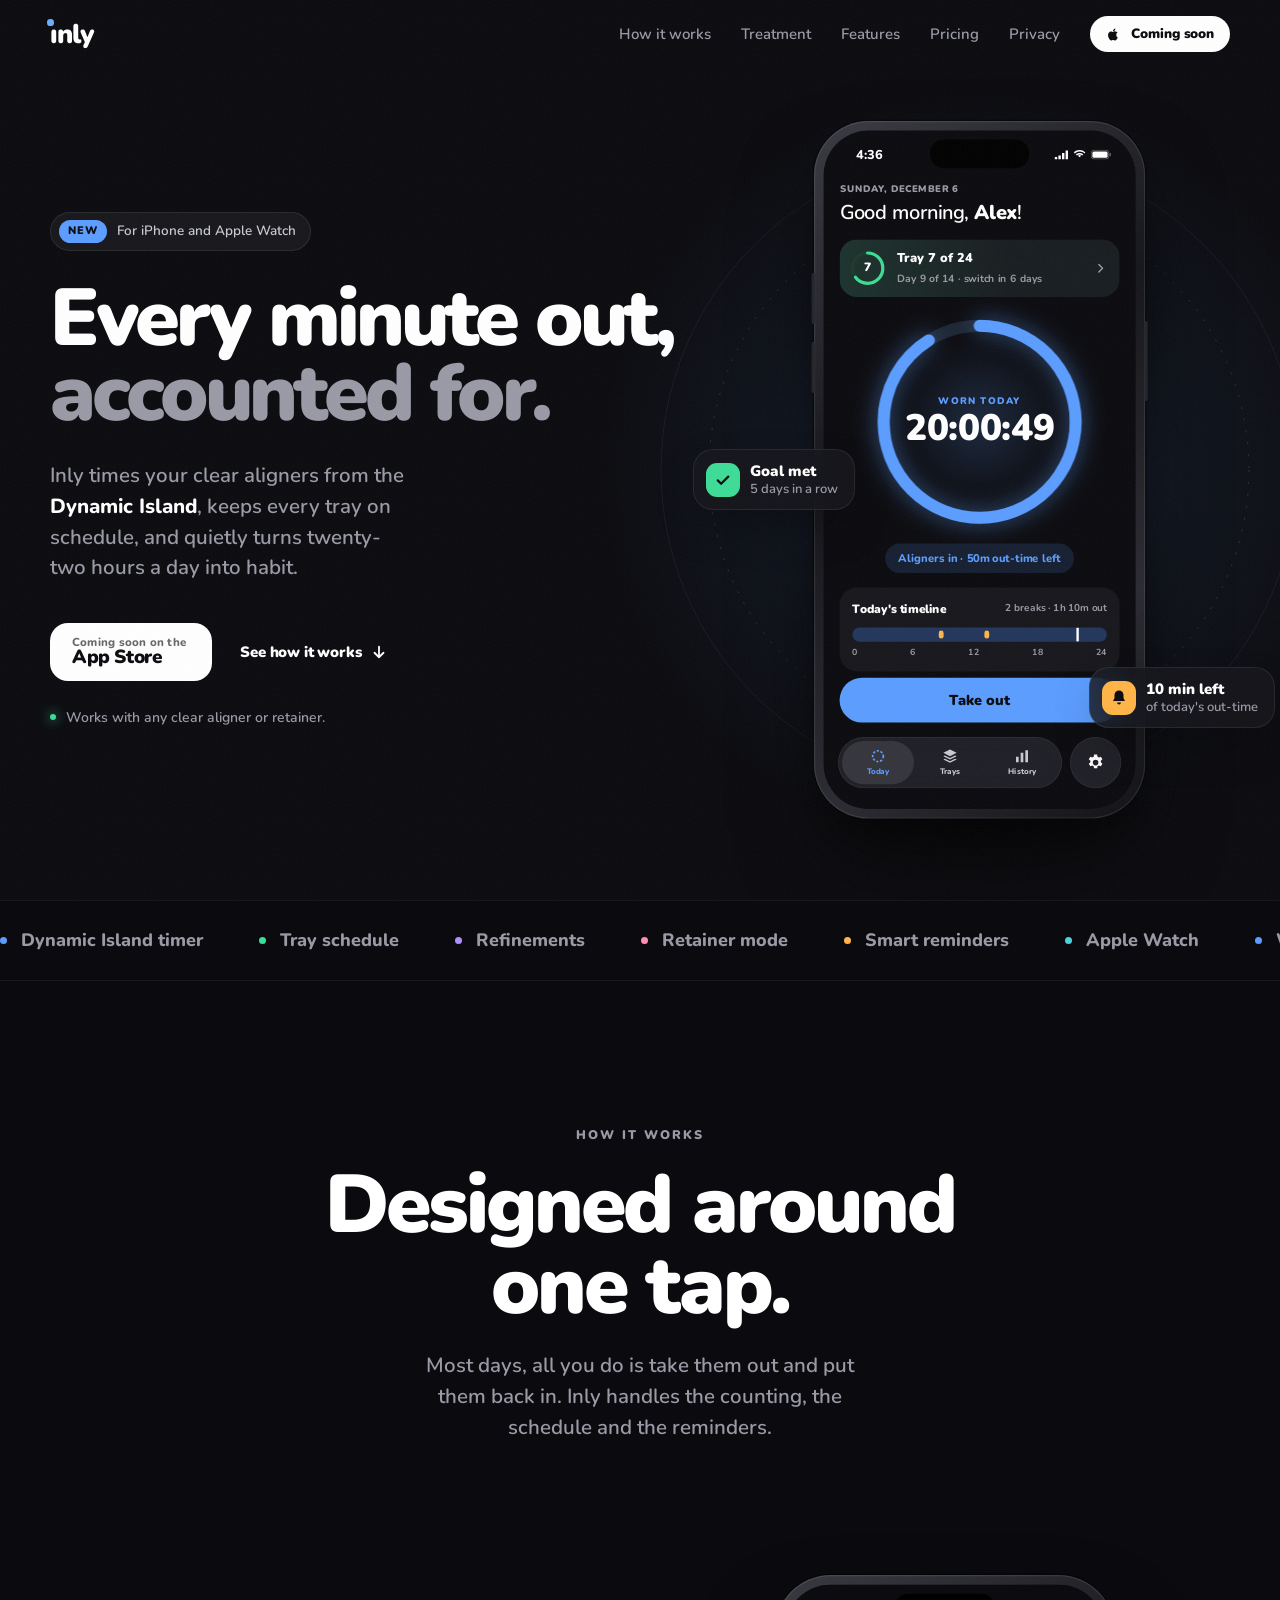
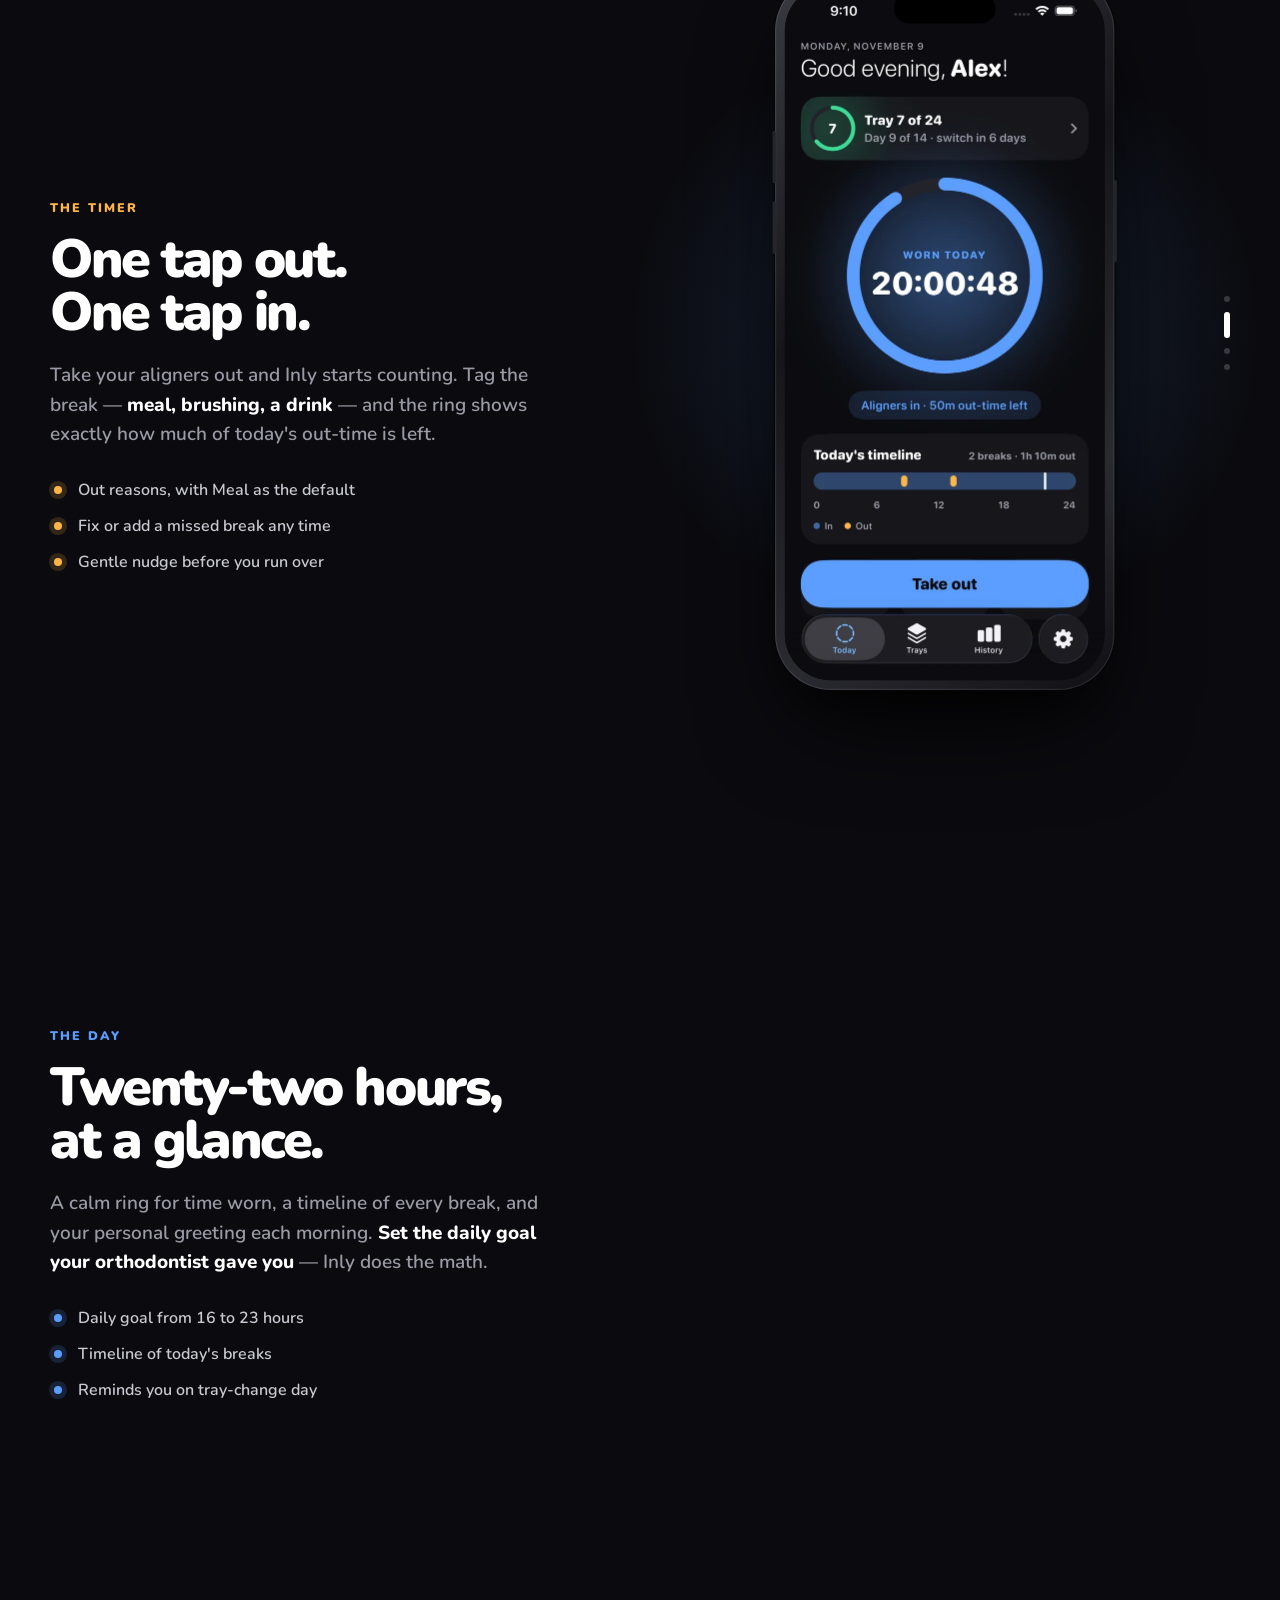
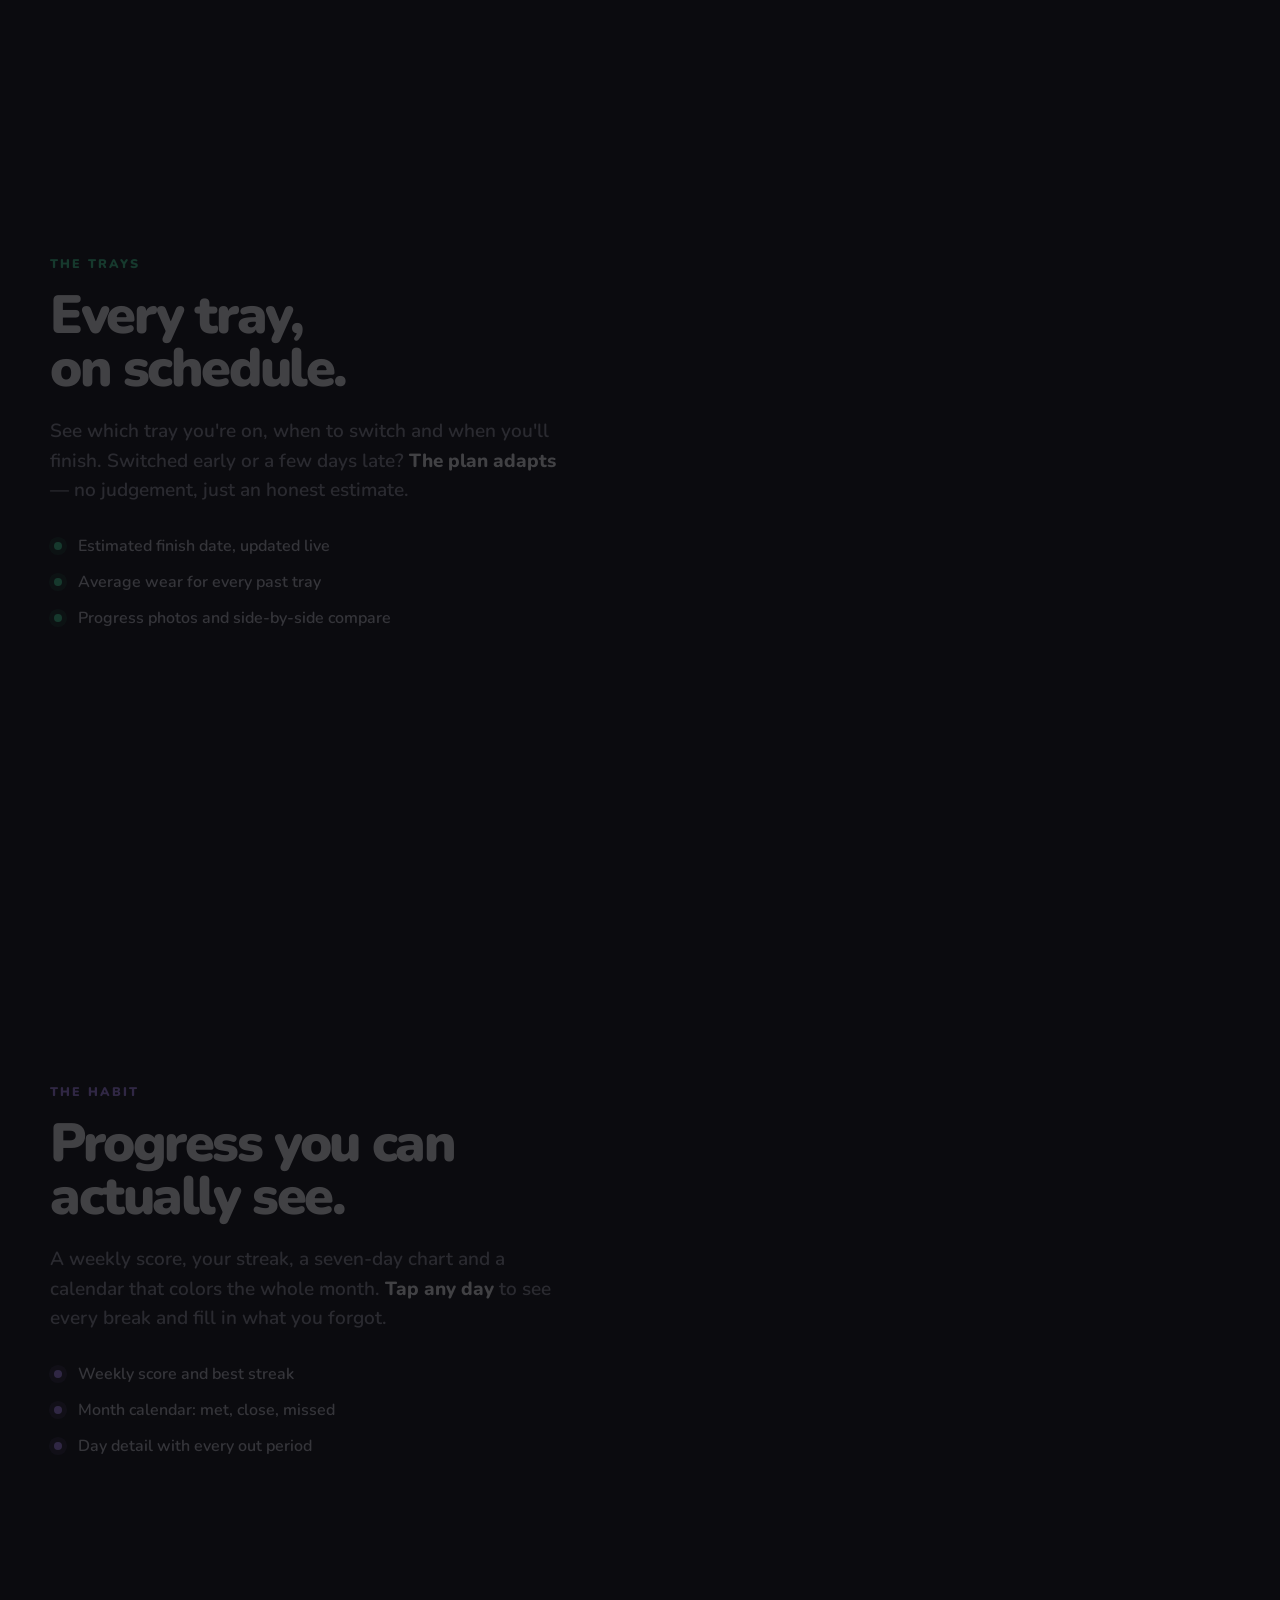
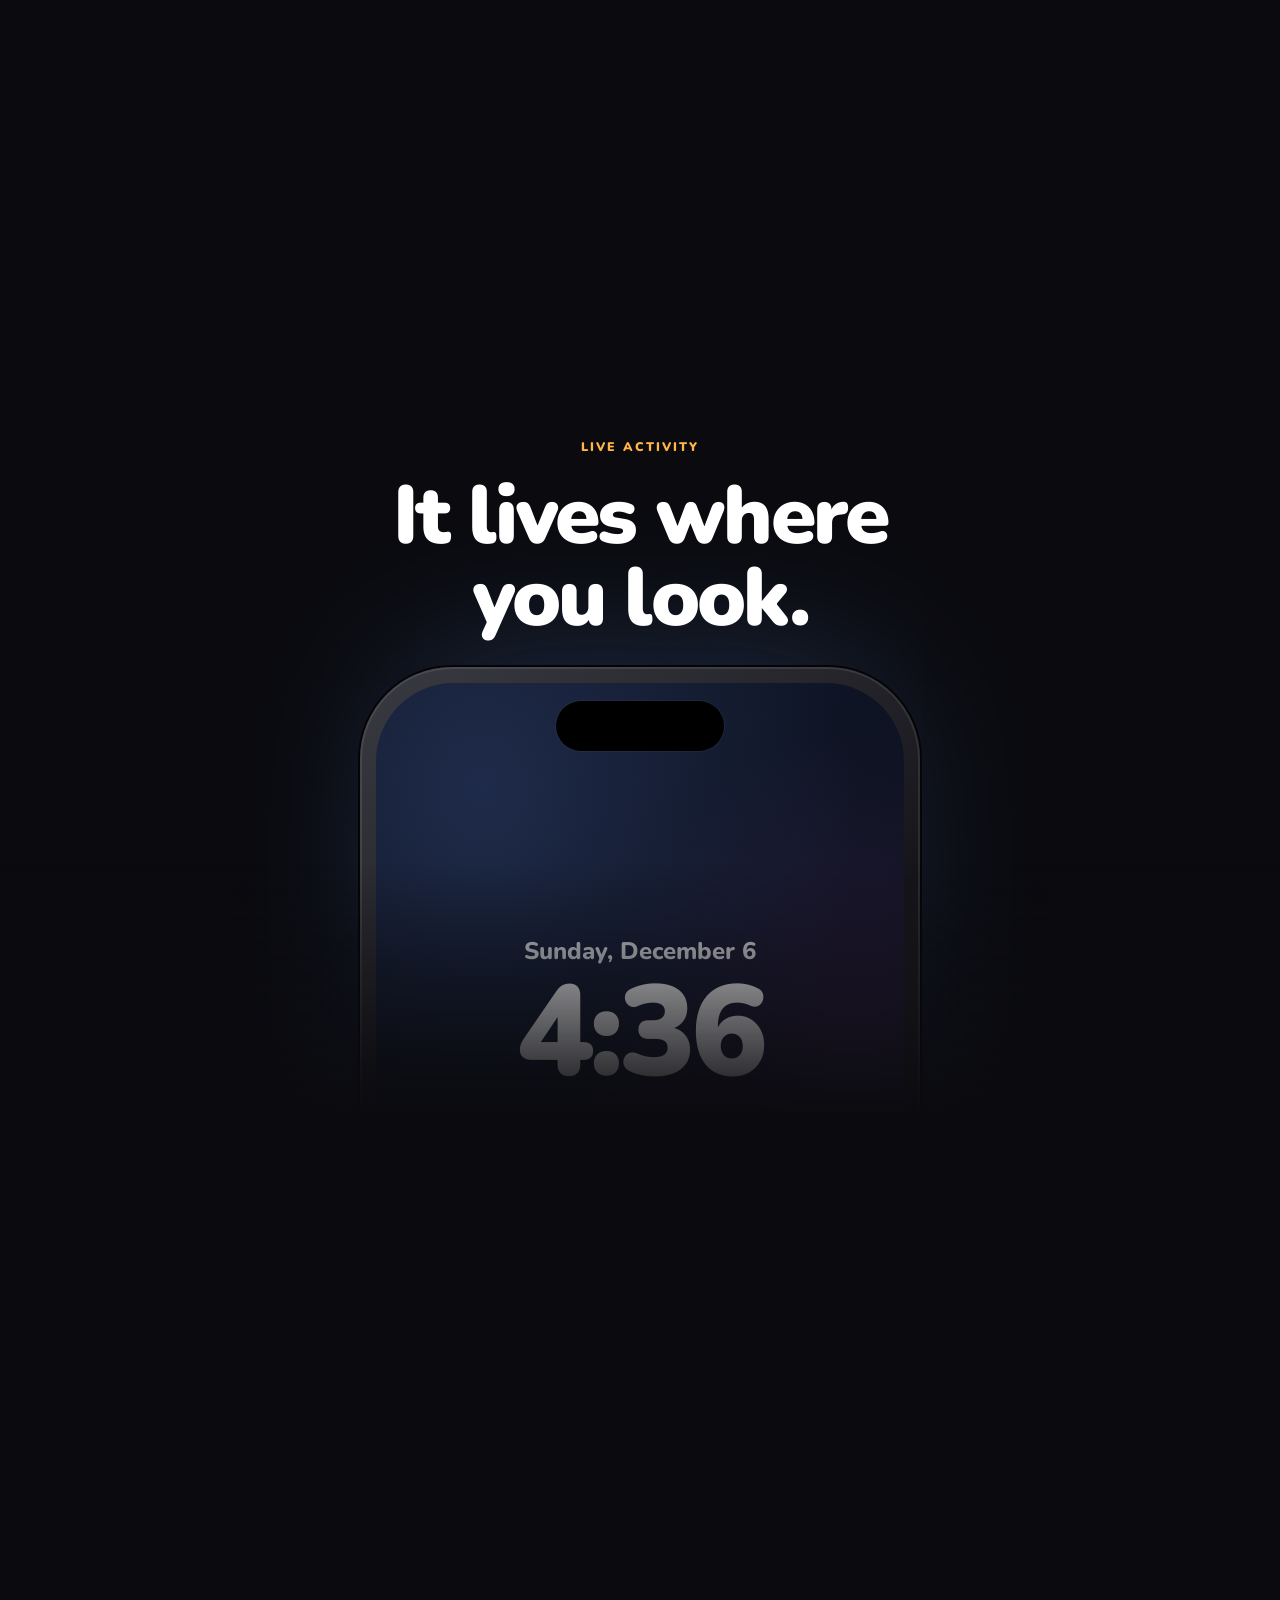
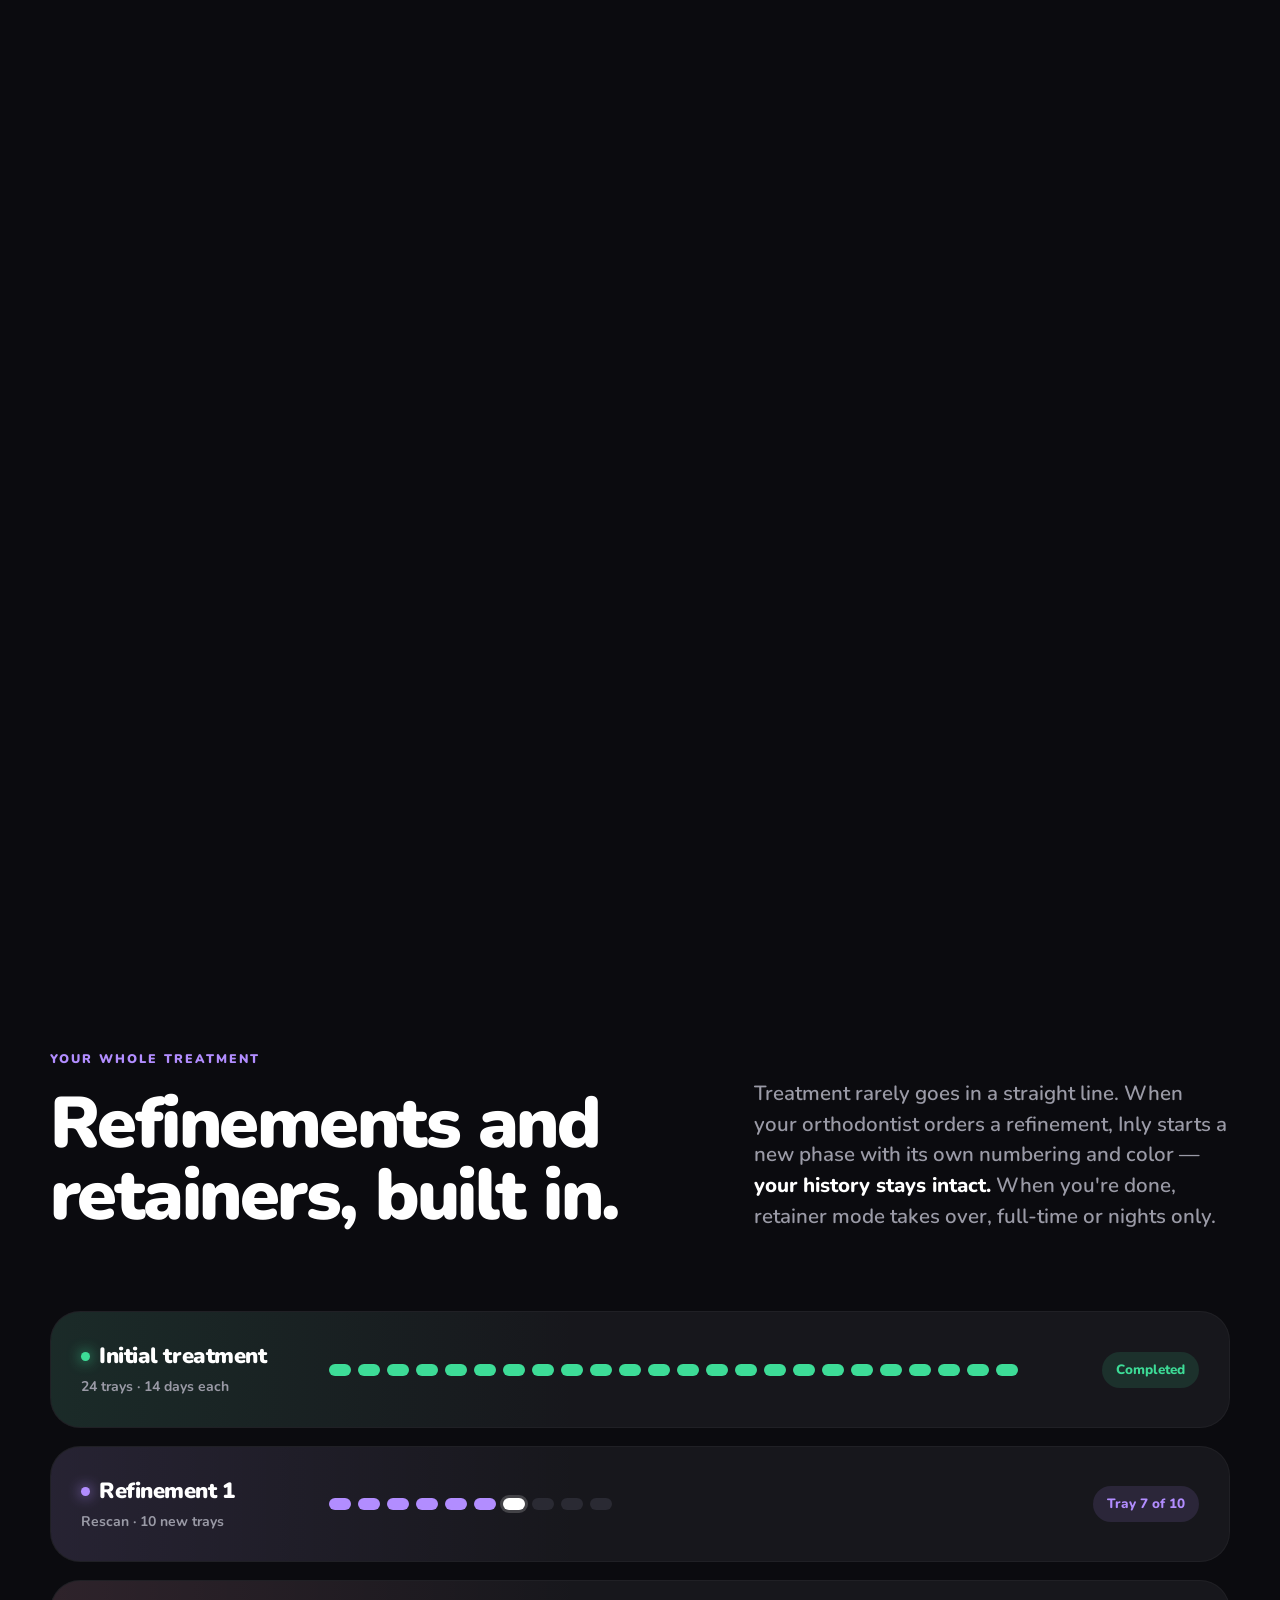
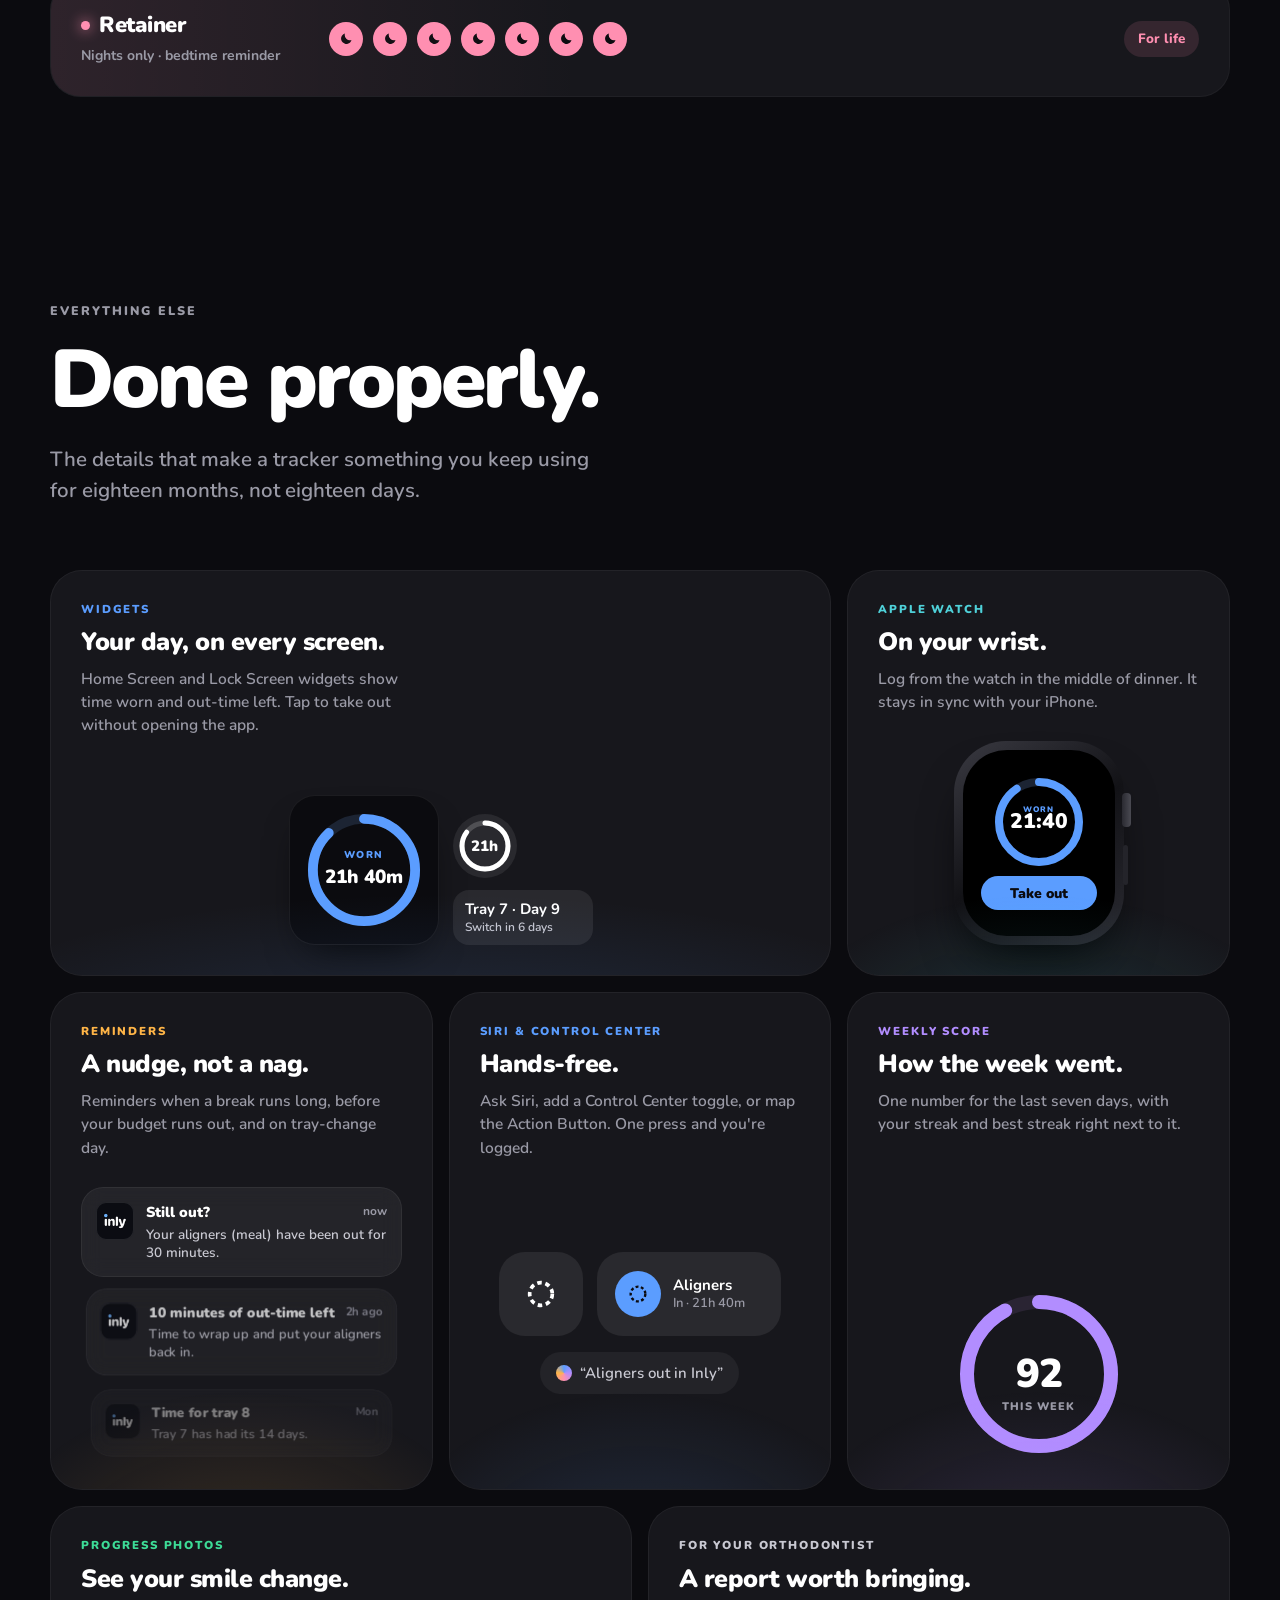
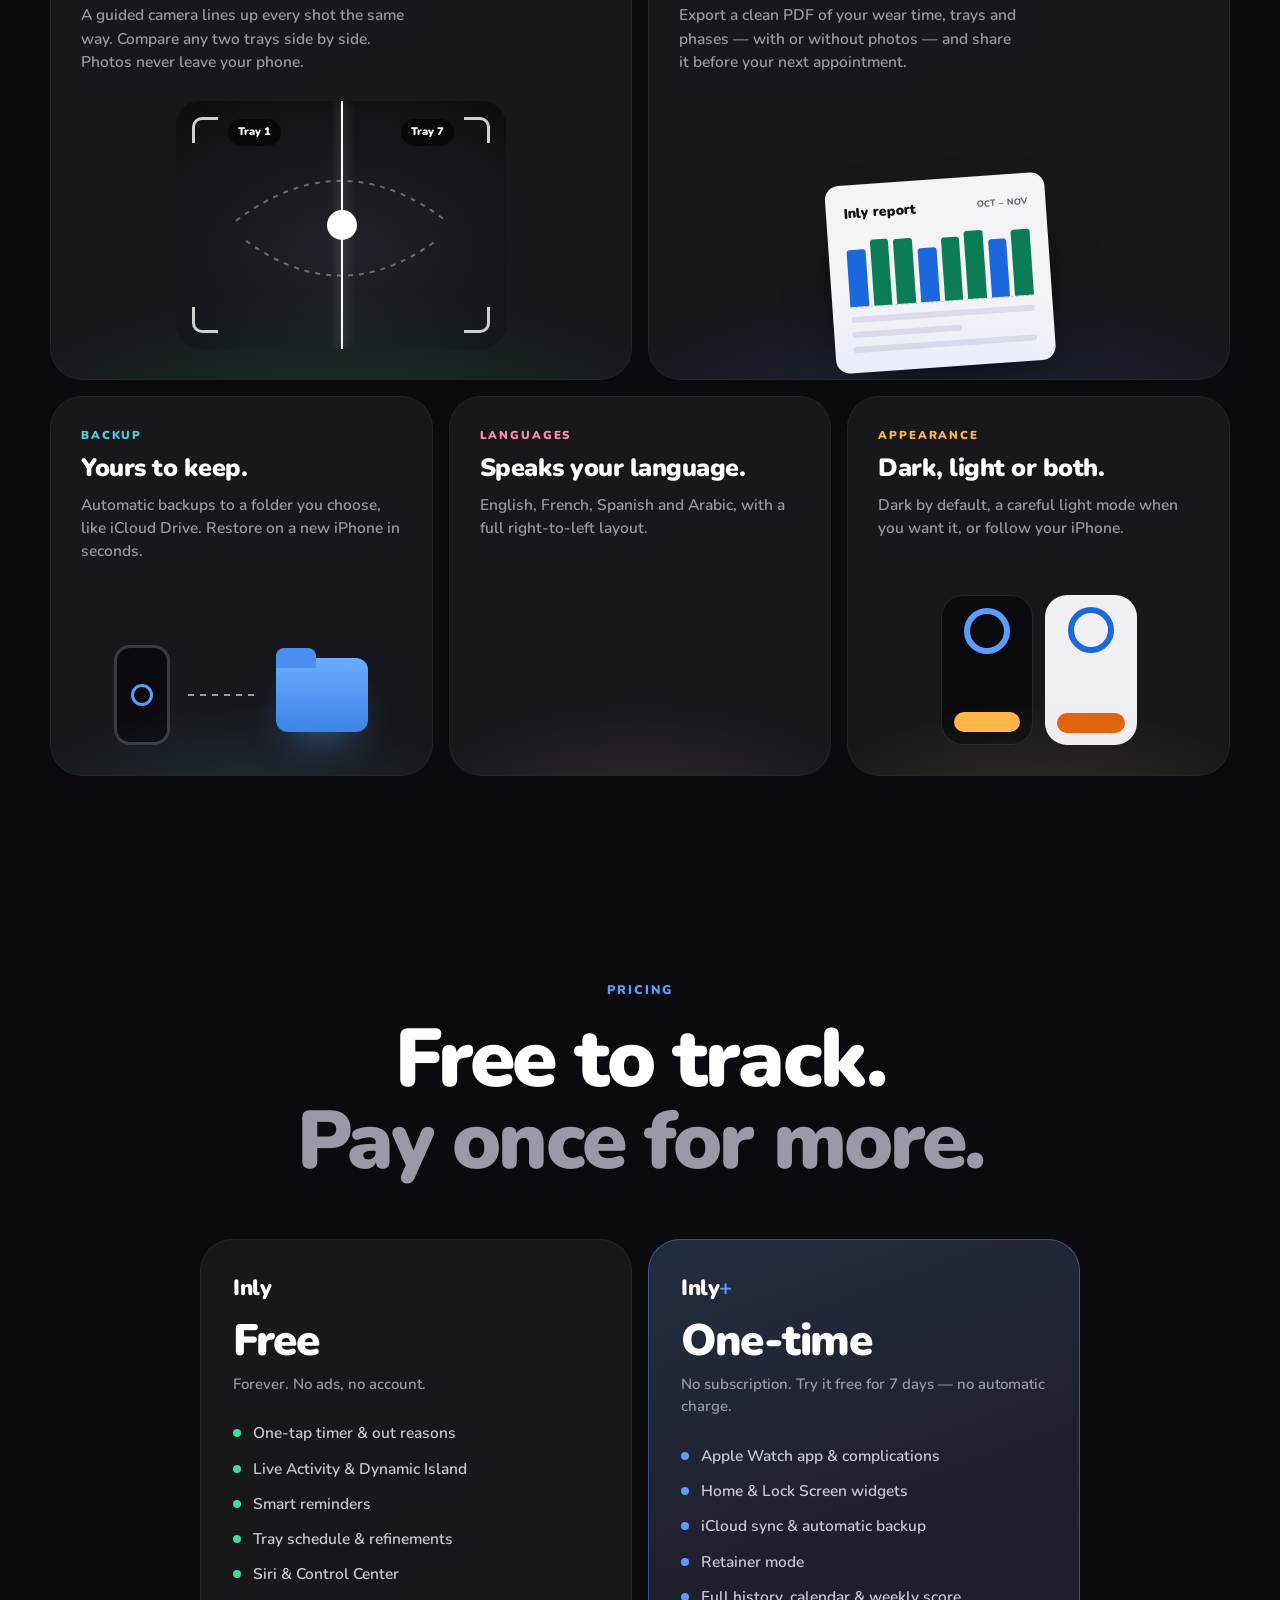
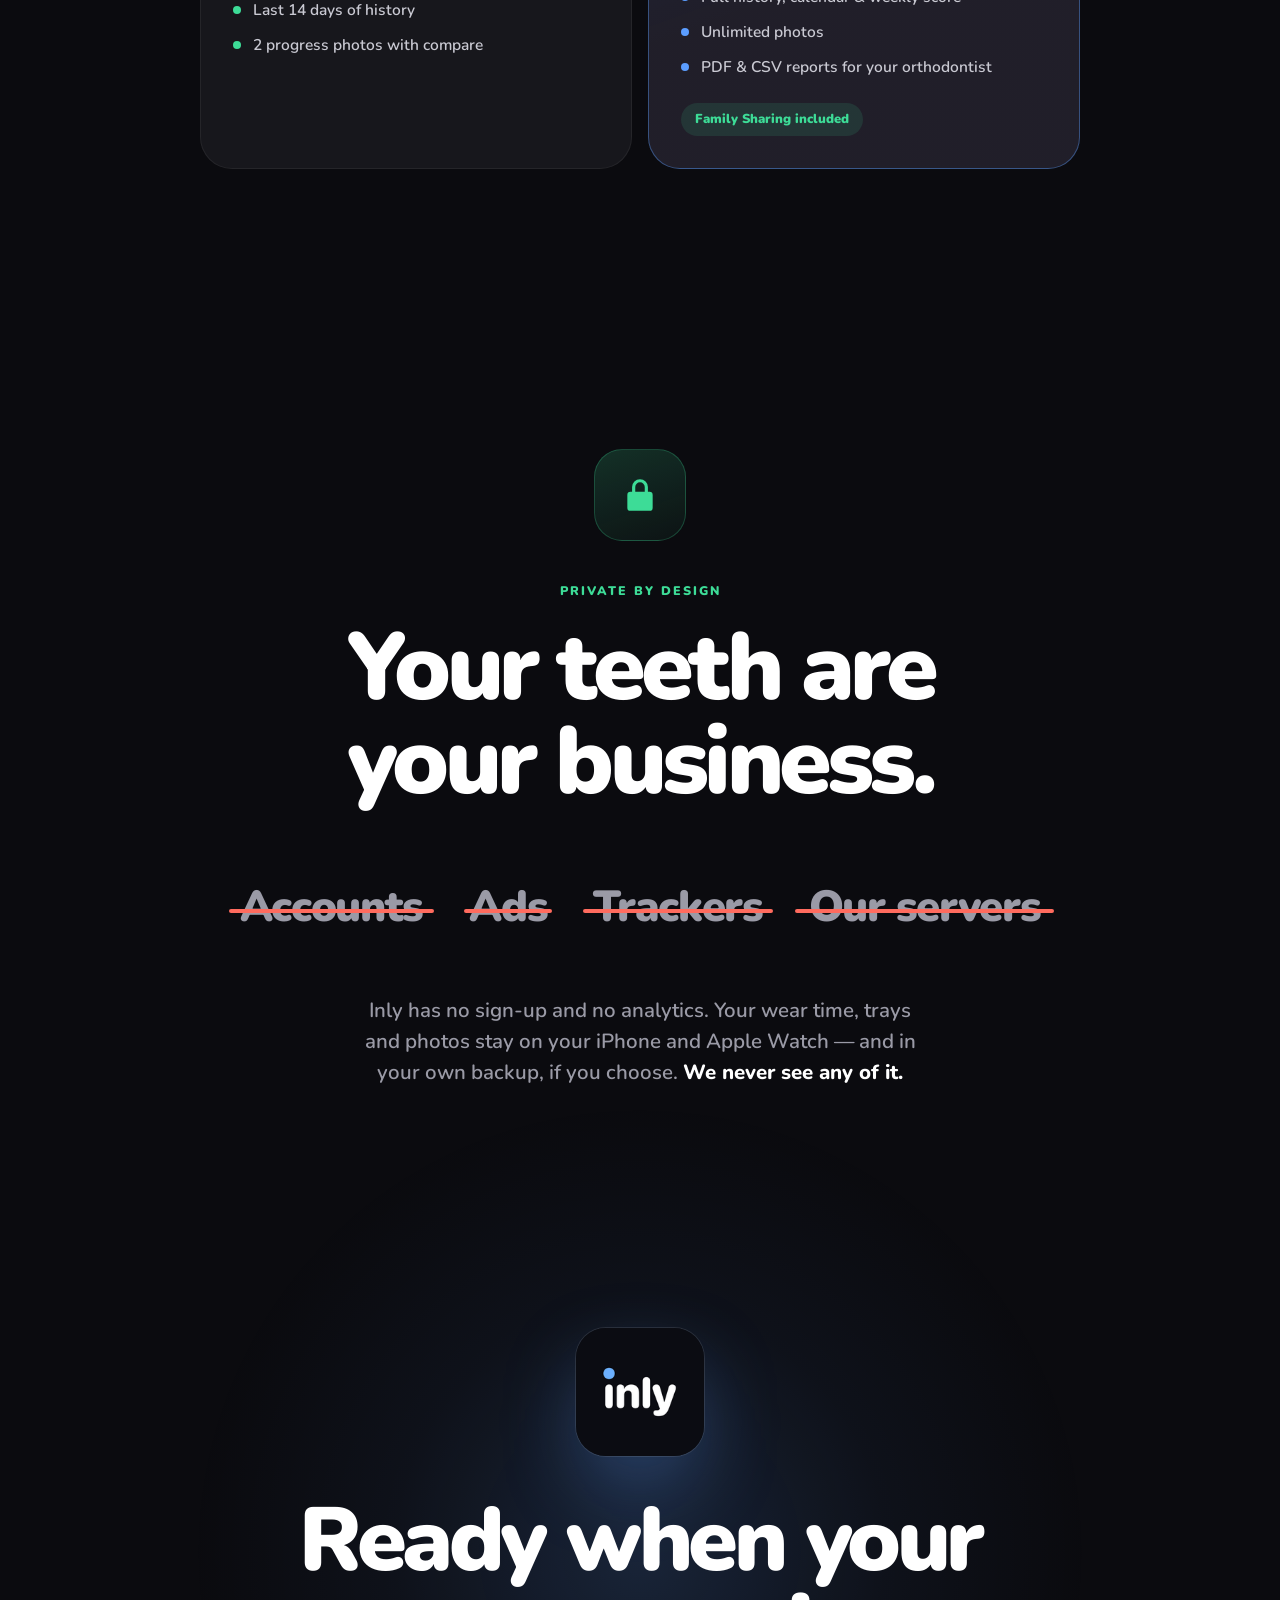
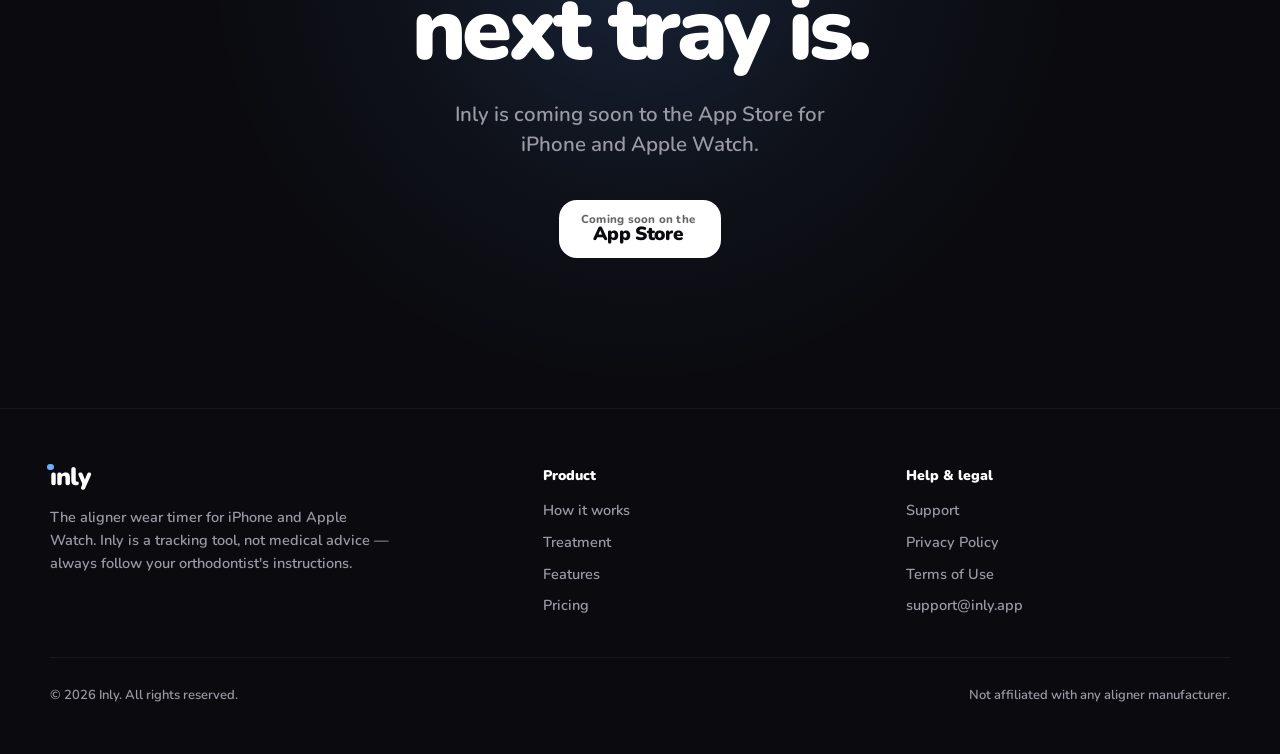
==== commit c2f5bf50: "Milestones B + C: iCloud sync (key-value store, restore on a new iPhone), Inly+ lifetime purchase wi" ====
--- a/website/index.html
+++ b/website/index.html
@@ -40,6 +40,7 @@
       <a href="#how">How it works</a>
       <a href="#treatment">Treatment</a>
       <a href="#features">Features</a>
+      <a href="#pricing">Pricing</a>
       <a href="#privacy">Privacy</a>
       <span class="btn small"><svg class="apple"><use href="#i-apple"/></svg>Coming soon</span>
     </nav>
@@ -371,6 +372,47 @@
   </div>
 </section>
 
+<!-- ============ PRICING ============ -->
+<section class="pricing" id="pricing">
+  <div class="wrap">
+    <div class="pricing-head">
+      <span class="eyebrow rv" style="--c:var(--blue)">Pricing</span>
+      <h2 class="rv" style="--d:1;margin-top:18px">Free to track.<br><span class="soft">Pay once for more.</span></h2>
+    </div>
+    <div class="plans">
+      <div class="plan rv">
+        <span class="plan-name">Inly</span>
+        <div class="plan-price">Free</div>
+        <p class="plan-note">Forever. No ads, no account.</p>
+        <ul>
+          <li>One-tap timer &amp; out reasons</li>
+          <li>Live Activity &amp; Dynamic Island</li>
+          <li>Smart reminders</li>
+          <li>Tray schedule &amp; refinements</li>
+          <li>Siri &amp; Control Center</li>
+          <li>Last 14 days of history</li>
+          <li>2 progress photos with compare</li>
+        </ul>
+      </div>
+      <div class="plan plus rv" style="--d:1">
+        <span class="plan-name">Inly<b>+</b></span>
+        <div class="plan-price">One-time</div>
+        <p class="plan-note">No subscription. Try it free for 7 days — no automatic charge.</p>
+        <ul>
+          <li>Apple Watch app &amp; complications</li>
+          <li>Home &amp; Lock Screen widgets</li>
+          <li>iCloud sync &amp; automatic backup</li>
+          <li>Retainer mode</li>
+          <li>Full history, calendar &amp; weekly score</li>
+          <li>Unlimited photos</li>
+          <li>PDF &amp; CSV reports for your orthodontist</li>
+        </ul>
+        <span class="plan-tag">Family Sharing included</span>
+      </div>
+    </div>
+  </div>
+</section>
+
 <!-- ============ PRIVACY ============ -->
 <section class="privacy" id="privacy">
   <div class="wrap">
@@ -405,7 +447,7 @@
     </div>
     <div>
       <h4>Product</h4>
-      <ul><li><a href="#how">How it works</a></li><li><a href="#treatment">Treatment</a></li><li><a href="#features">Features</a></li></ul>
+      <ul><li><a href="#how">How it works</a></li><li><a href="#treatment">Treatment</a></li><li><a href="#features">Features</a></li><li><a href="#pricing">Pricing</a></li></ul>
     </div>
     <div>
       <h4>Help &amp; legal</h4>
--- a/website/styles.css
+++ b/website/styles.css
@@ -628,6 +628,25 @@
 .contact-card span { color: var(--muted); }
 .contact-card .btn { cursor: pointer; }
 
+
+/* ---------- pricing ---------- */
+.pricing { padding: 60px 0 120px; }
+.pricing-head { text-align: center; }
+.pricing-head h2 .soft { color: var(--muted); }
+.plans { margin: 56px auto 0; max-width: 880px; display: grid; grid-template-columns: 1fr 1fr; gap: 16px; }
+.plan { position: relative; border-radius: 32px; padding: 32px; background: var(--surface); border: 1px solid rgba(255, 255, 255, .06); }
+.plan.plus { background: linear-gradient(160deg, rgba(91, 157, 255, .16), rgba(178, 141, 255, .06) 60%), var(--surface); border-color: rgba(91, 157, 255, .4); }
+.plan-name { font-size: 22px; font-weight: 900; letter-spacing: -.02em; }
+.plan-name b { color: var(--blue); }
+.plan-price { margin-top: 14px; font-size: 44px; font-weight: 900; letter-spacing: -.04em; line-height: 1; }
+.plan-note { margin-top: 10px; color: var(--muted); font-size: 15px; }
+.plan ul { list-style: none; padding: 0; margin: 26px 0 0; display: grid; gap: 12px; }
+.plan li { display: flex; gap: 12px; align-items: baseline; color: var(--secondary); font-size: 15.5px; }
+.plan li::before { content: ""; flex: none; width: 8px; height: 8px; border-radius: 50%; background: var(--green); transform: translateY(-1px); }
+.plan.plus li::before { background: var(--blue); }
+.plan-tag { display: inline-block; margin-top: 24px; font-size: 13px; font-weight: 900; color: var(--green); padding: 7px 14px; border-radius: 999px; background: rgba(61, 220, 151, .12); }
+@media (max-width: 760px) { .plans { grid-template-columns: 1fr; } }
+
 /* ---------- responsive ---------- */
 @media (max-width: 1080px) {
   .card, .card.w3 { grid-column: span 3; }
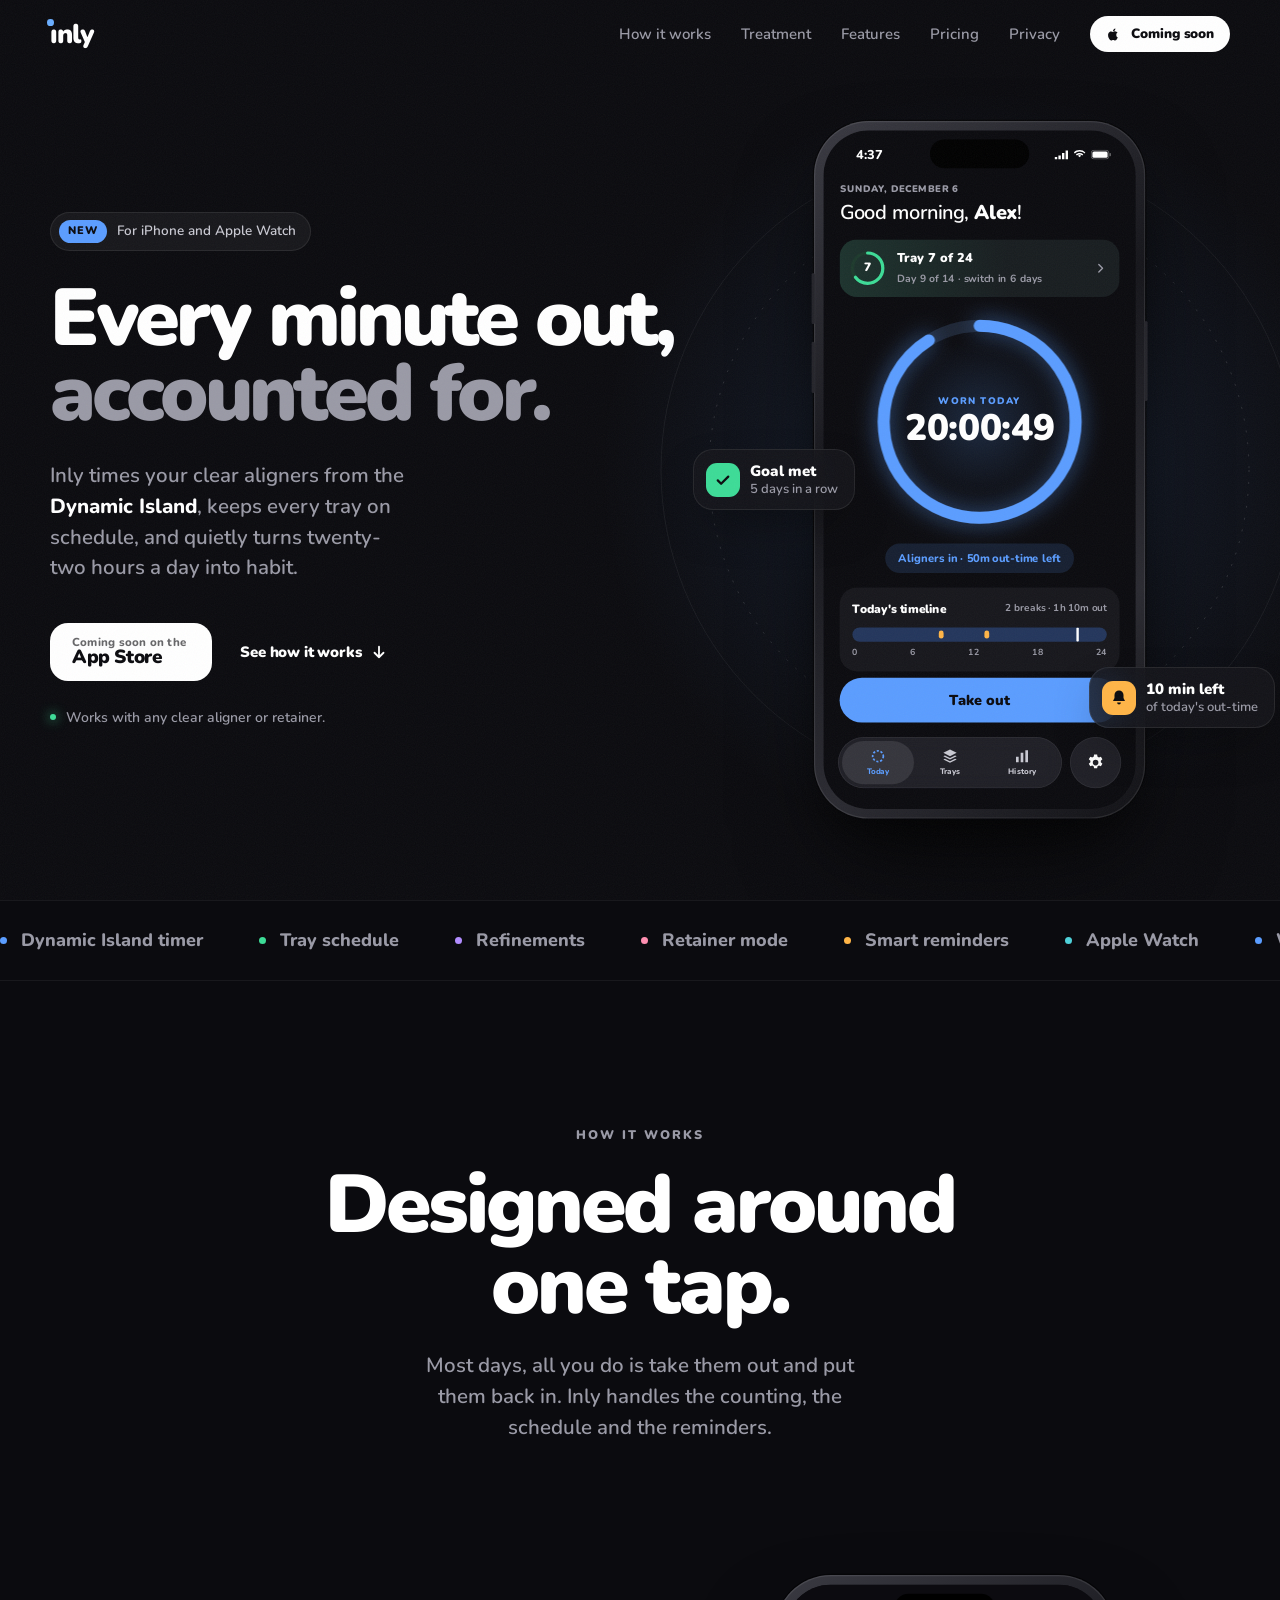
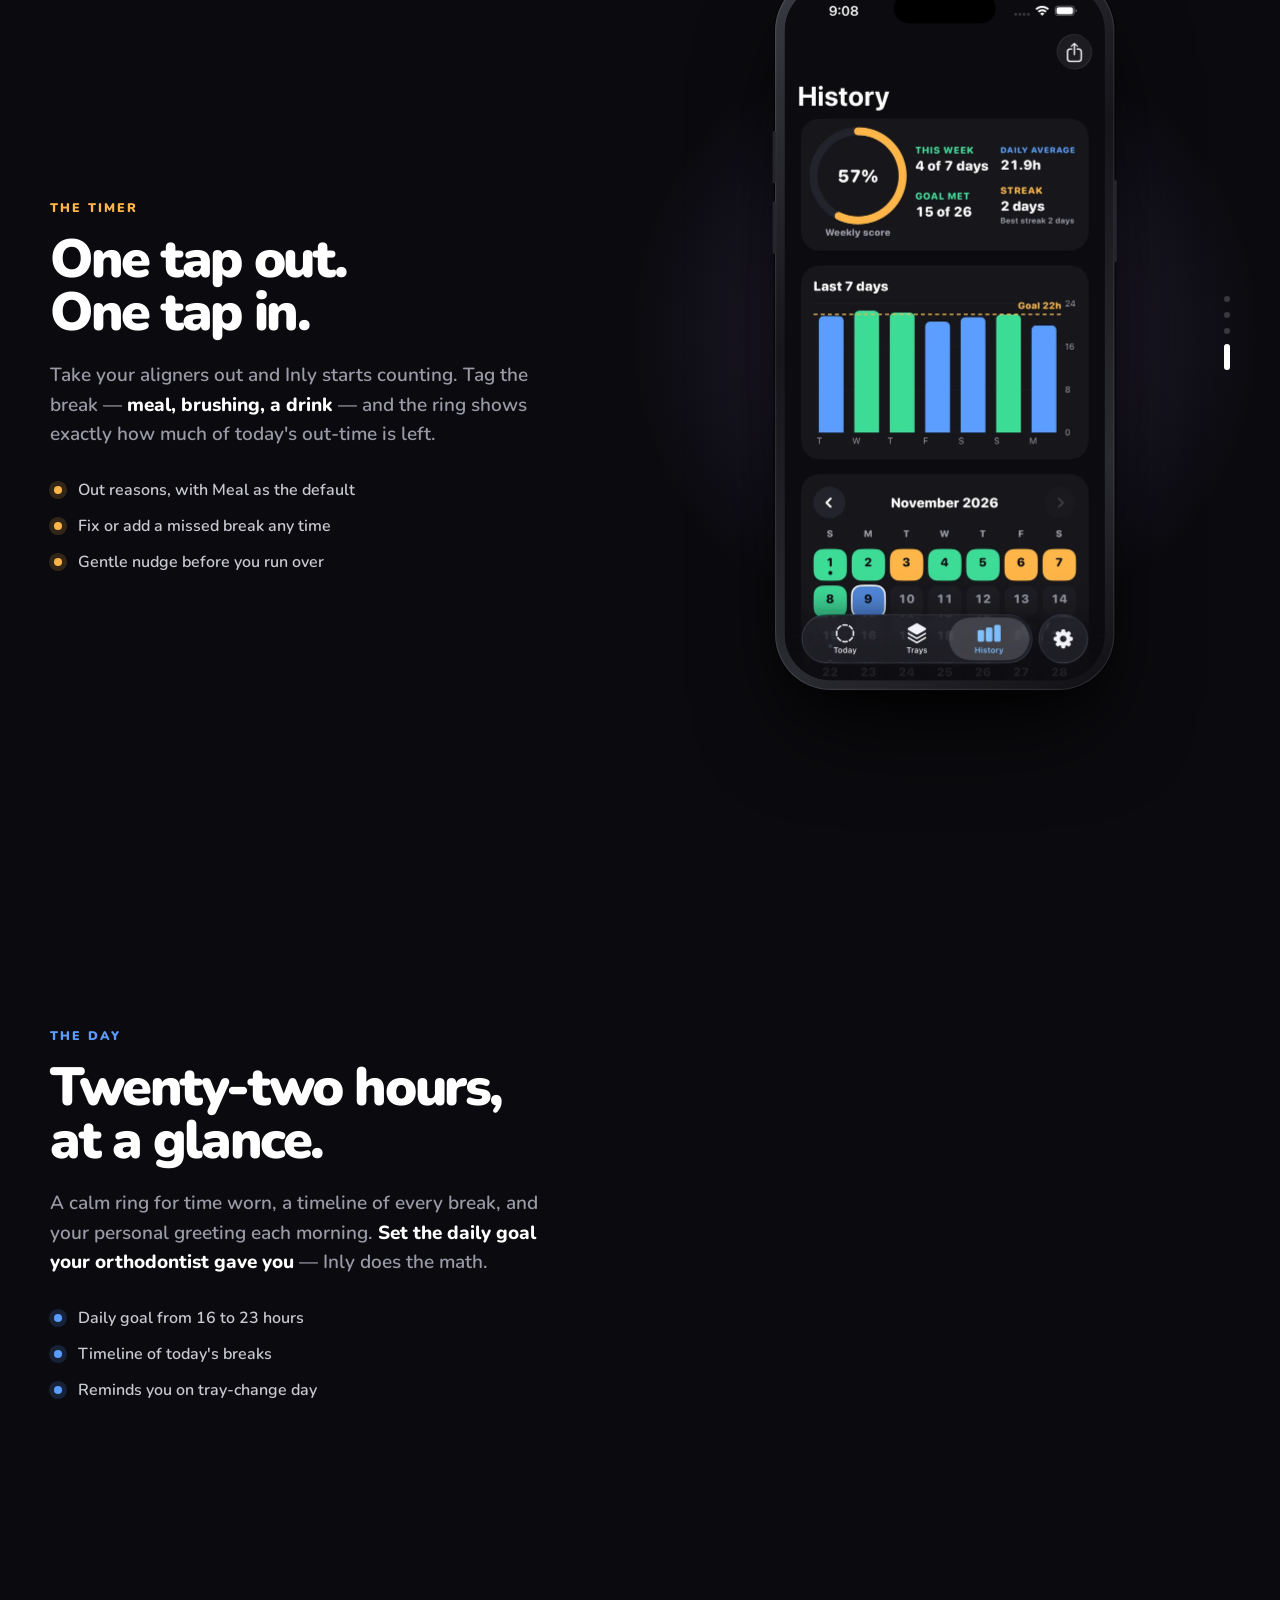
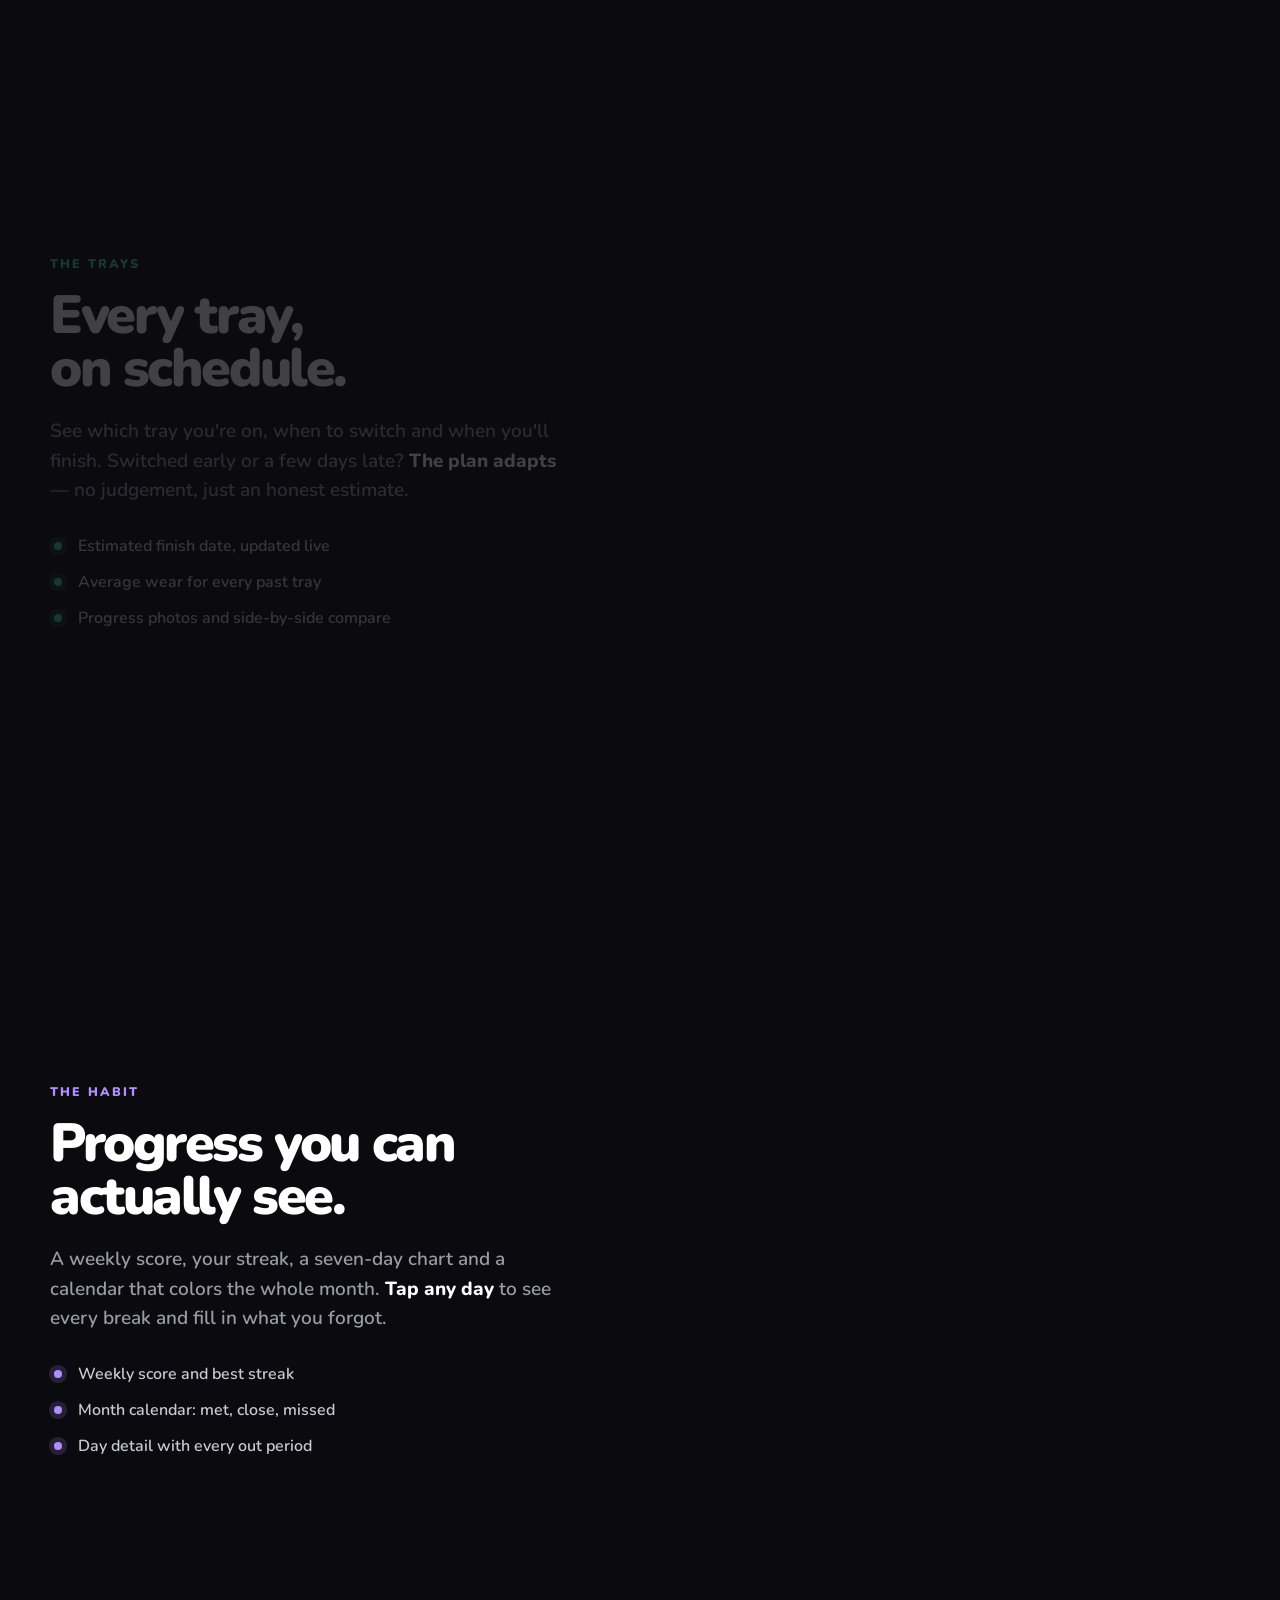
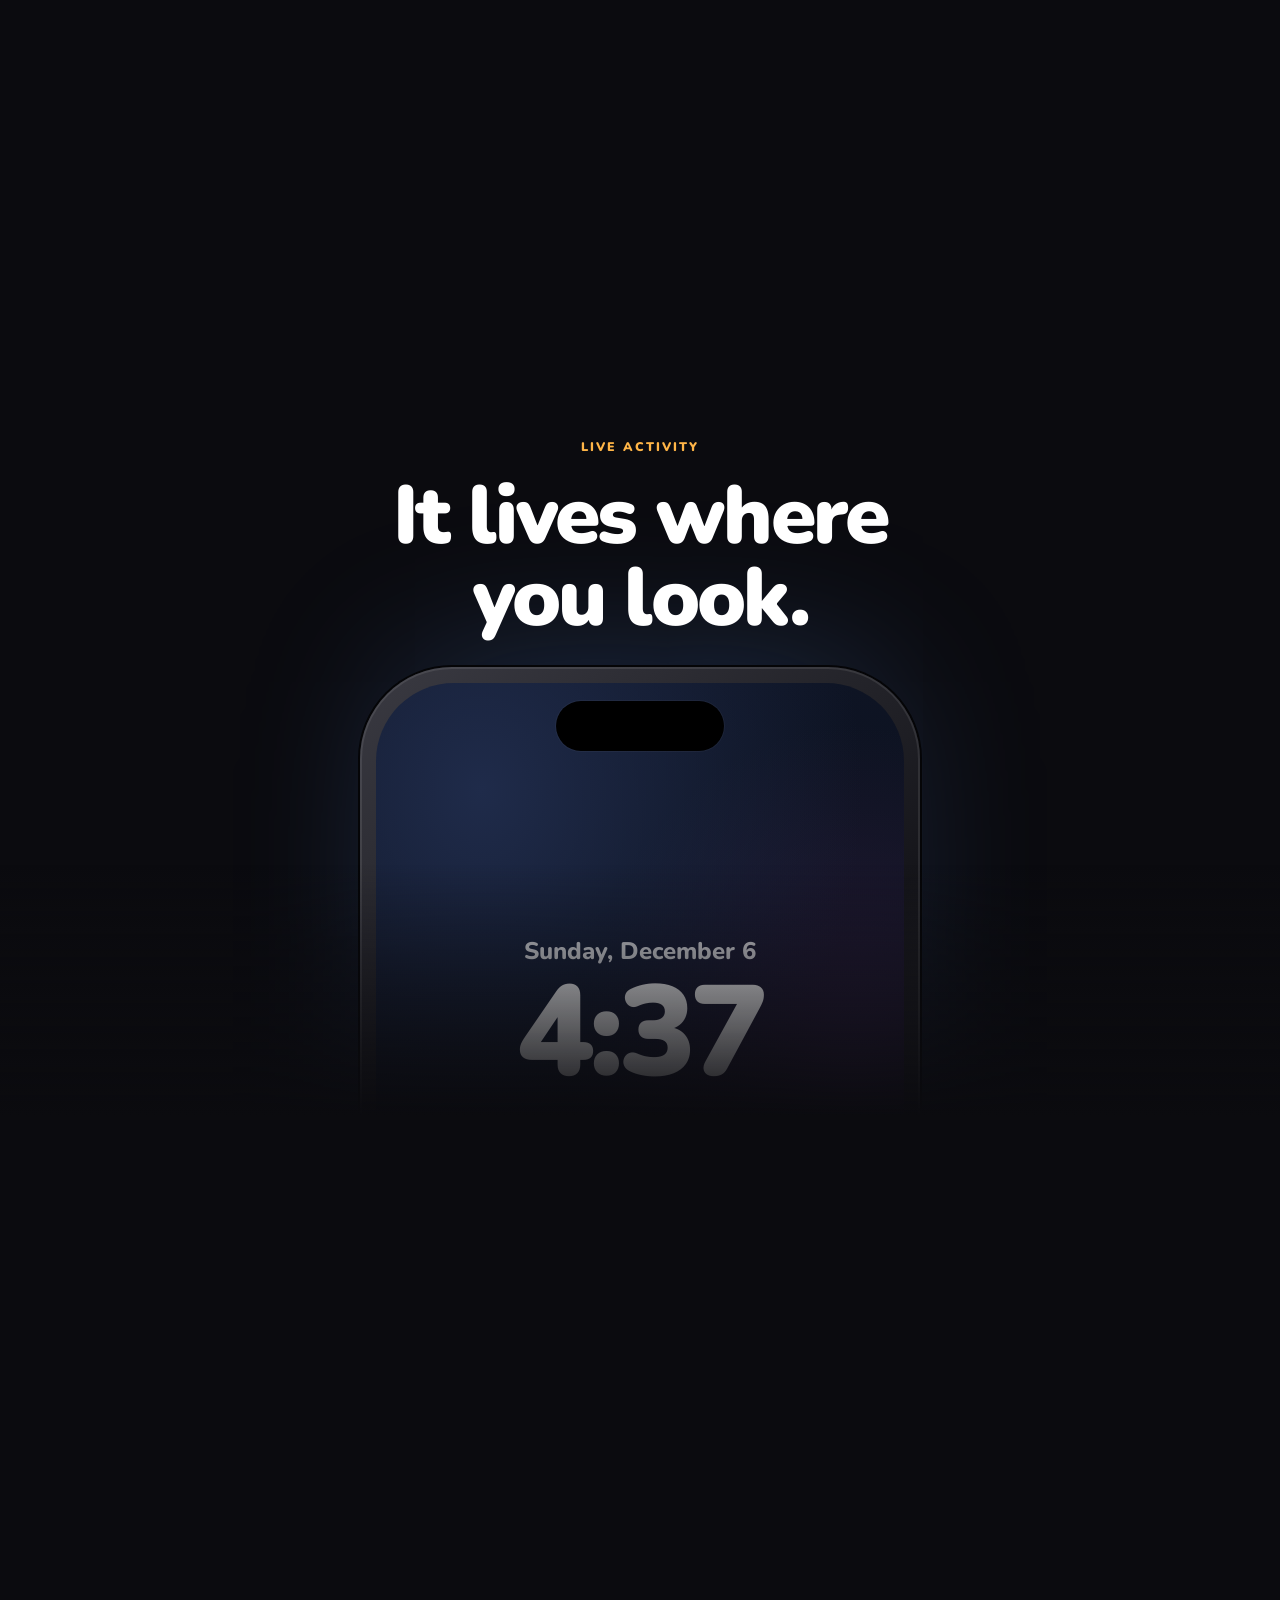
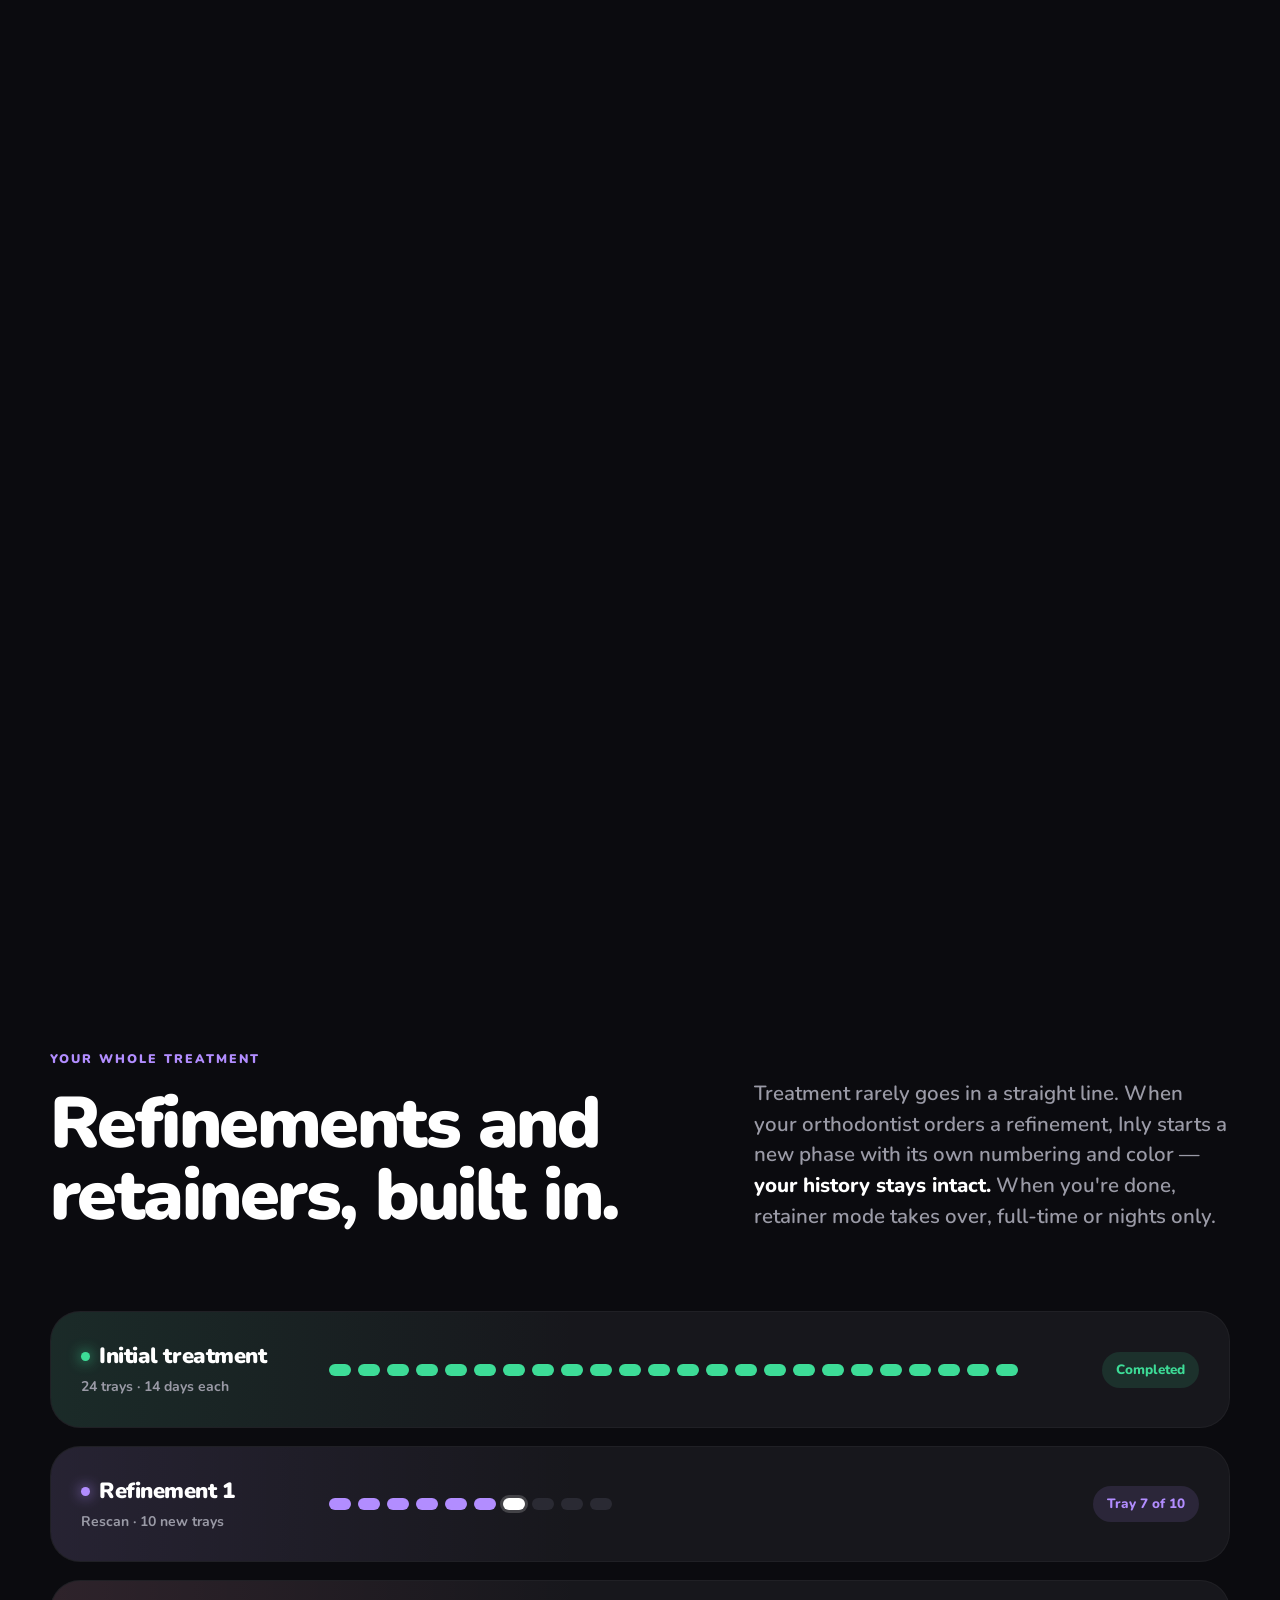
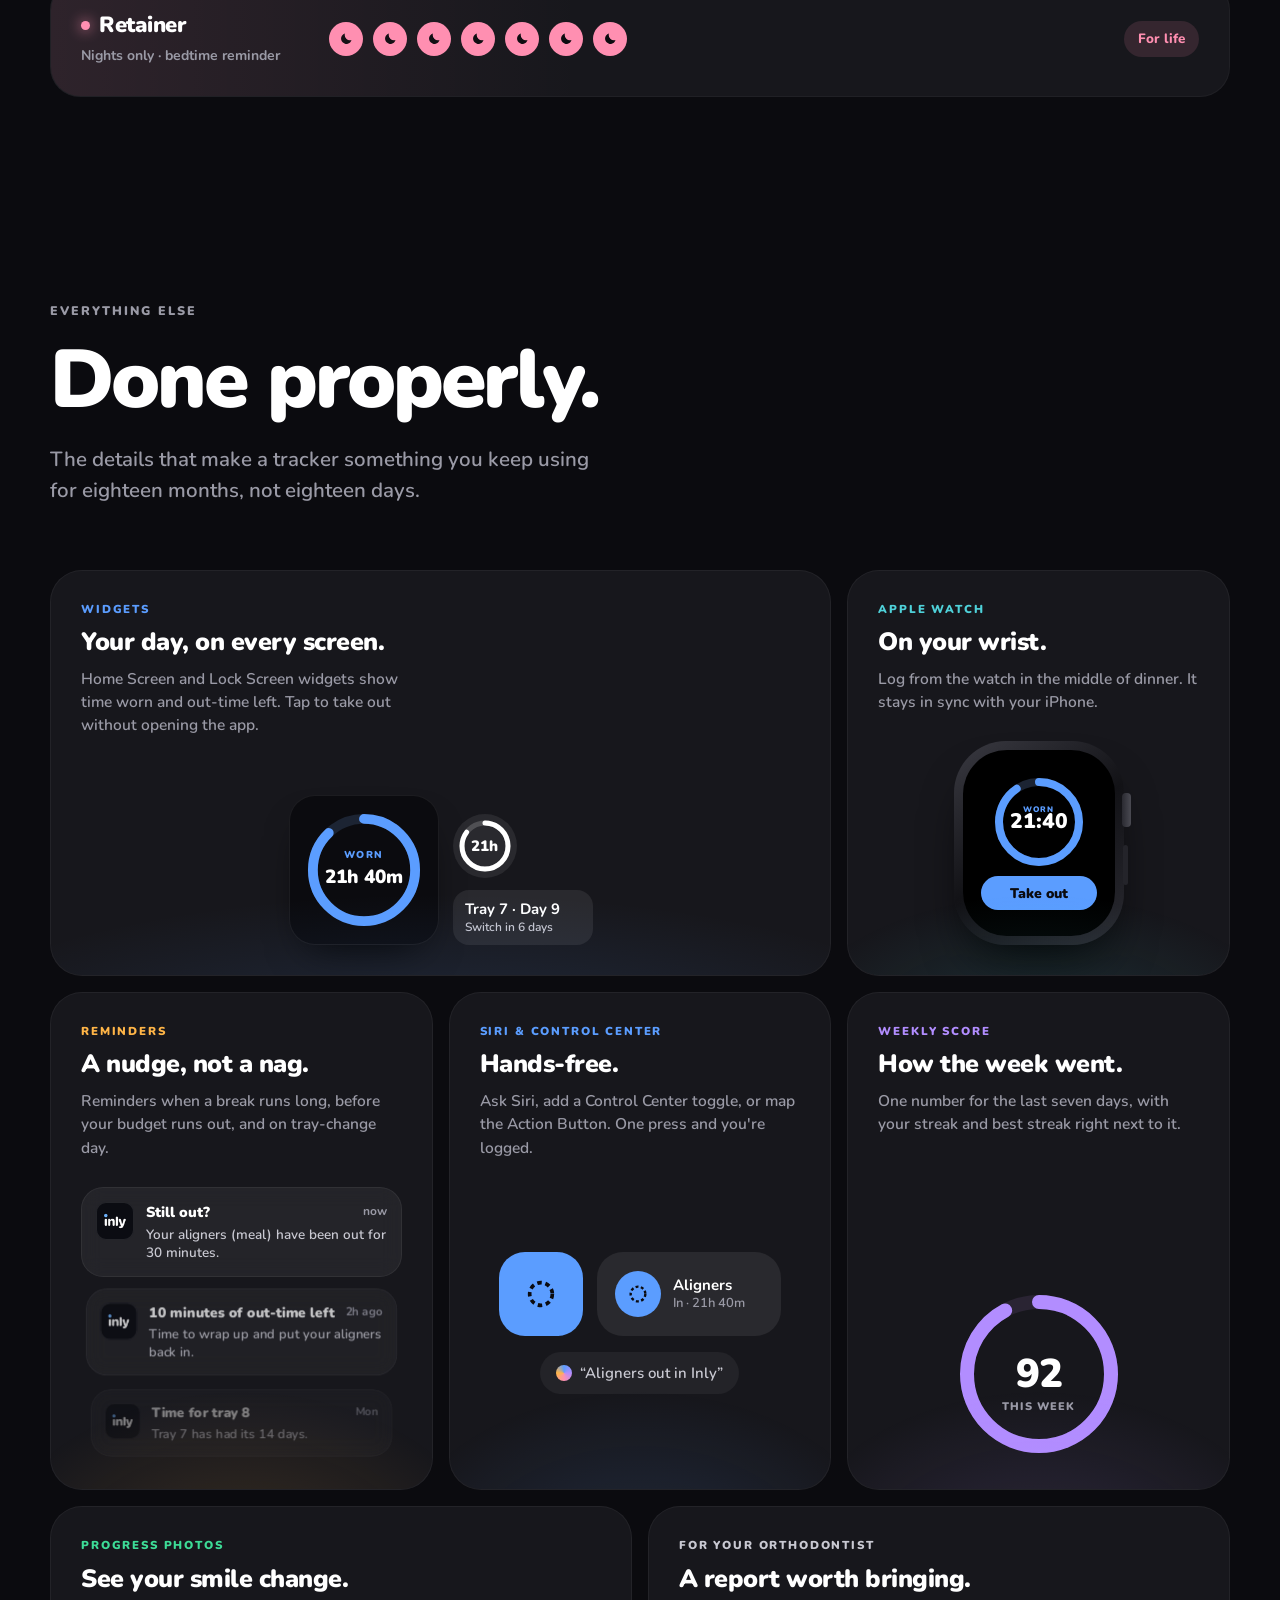
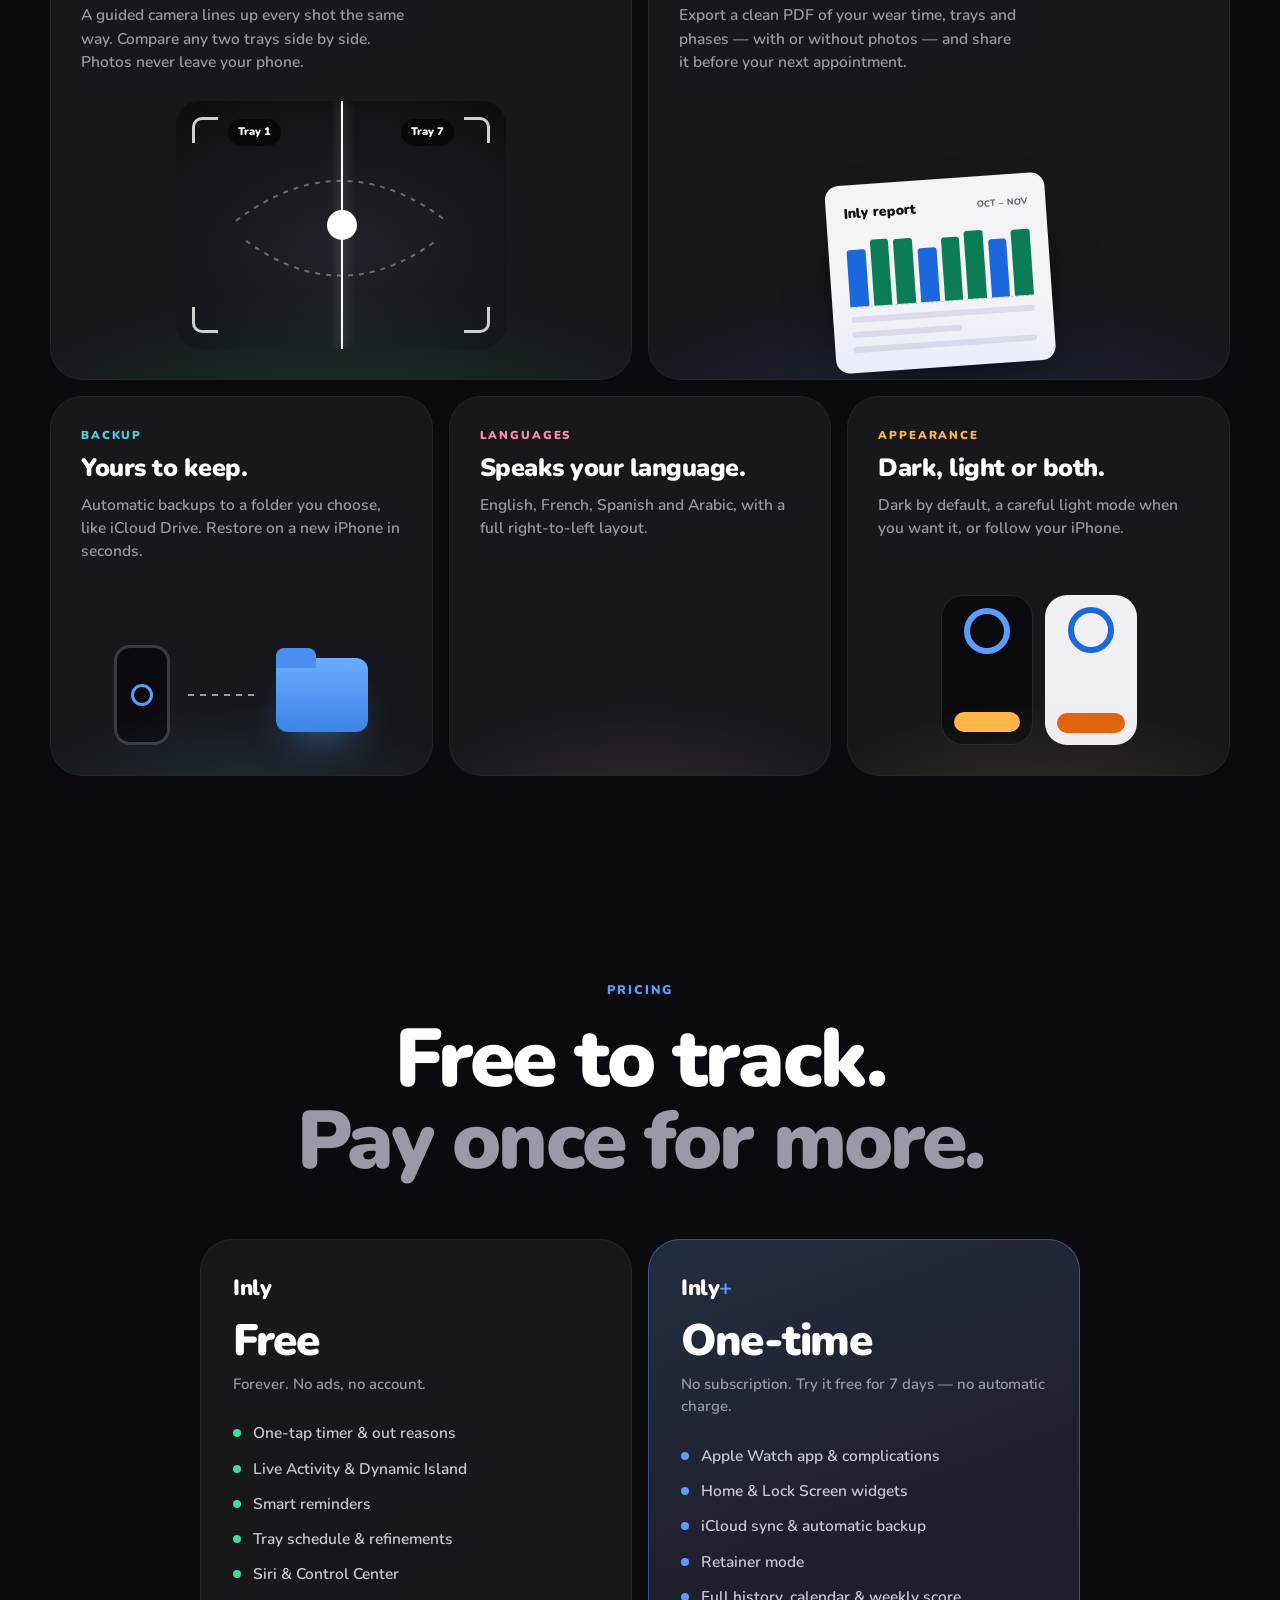
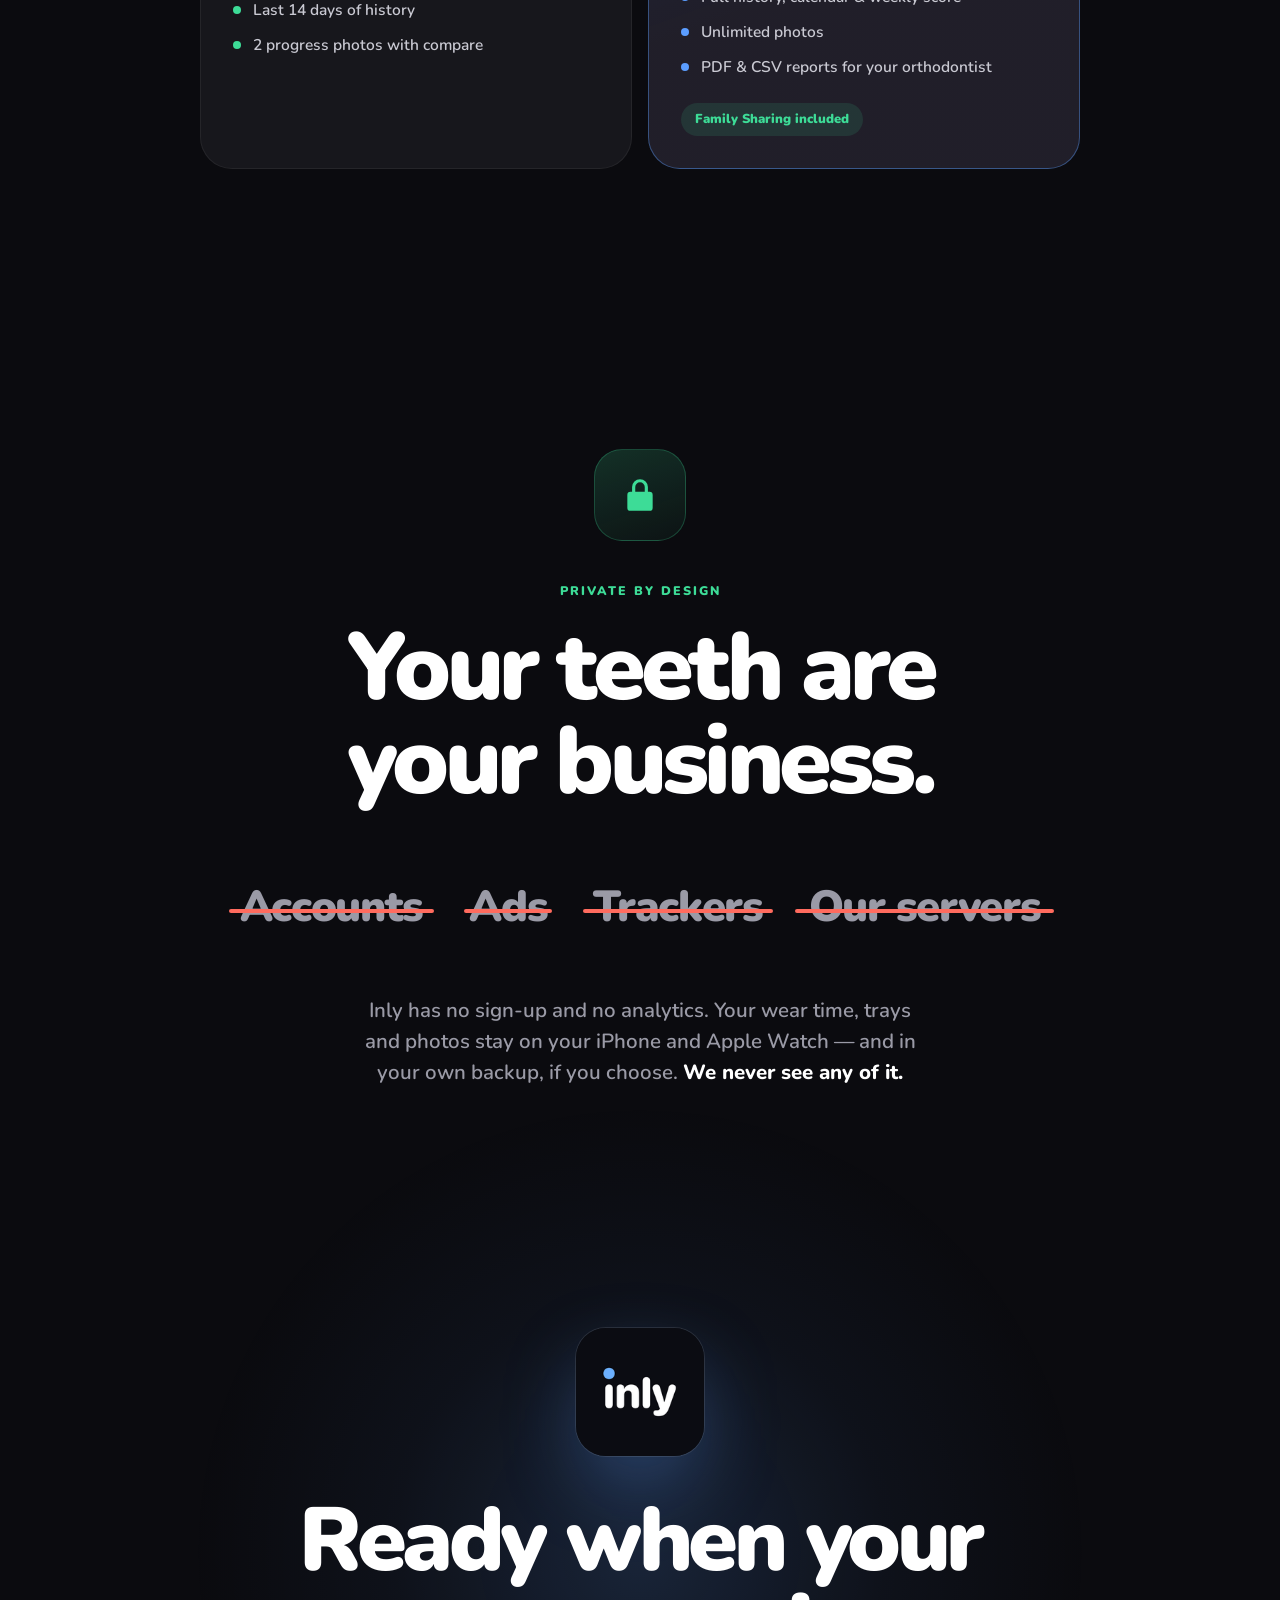
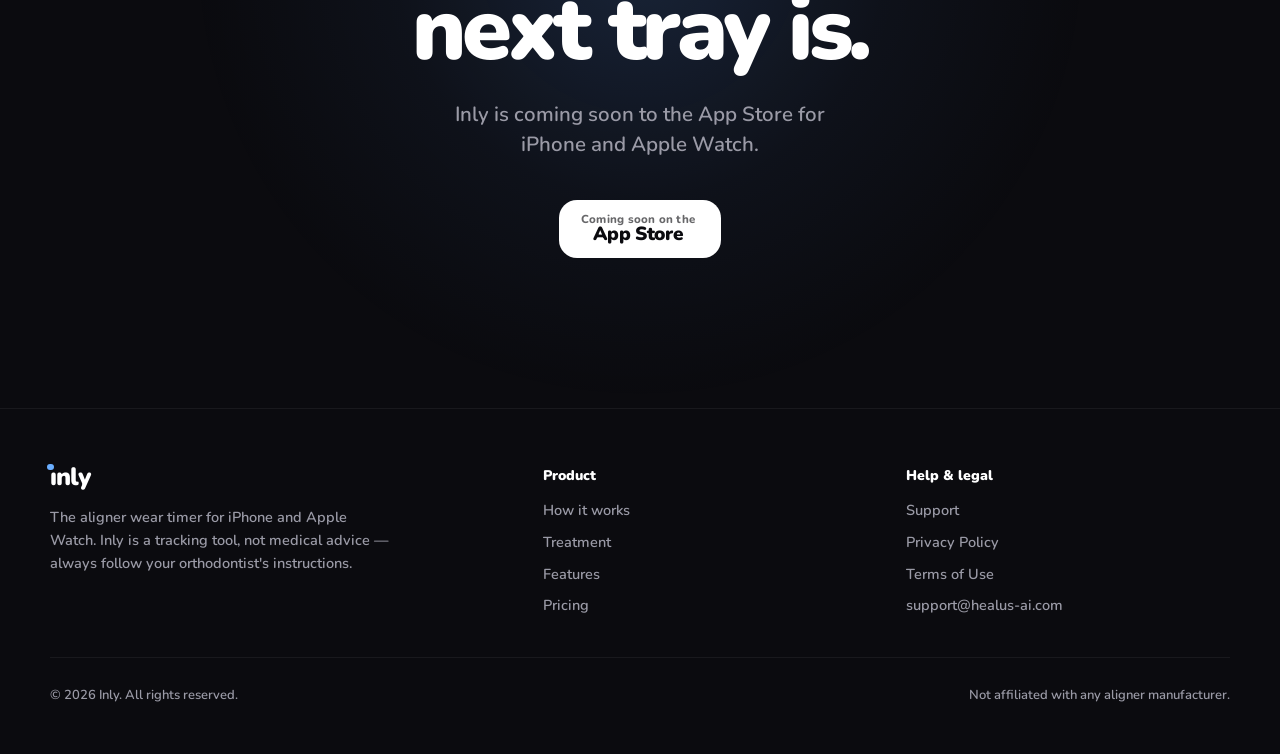
==== commit f26e8f66: "Contact emails: support@, privacy@ and legal@healus-ai.com Co-Authored-By: Claude Opus 5.5 <noreply@" ====
--- a/website/index.html
+++ b/website/index.html
@@ -451,7 +451,7 @@
     </div>
     <div>
       <h4>Help &amp; legal</h4>
-      <ul><li><a href="support.html">Support</a></li><li><a href="privacy.html">Privacy Policy</a></li><li><a href="terms.html">Terms of Use</a></li><li><a href="mailto:support@inly.app">support@inly.app</a></li></ul>
+      <ul><li><a href="support.html">Support</a></li><li><a href="privacy.html">Privacy Policy</a></li><li><a href="terms.html">Terms of Use</a></li><li><a href="mailto:support@healus-ai.com">support@healus-ai.com</a></li></ul>
     </div>
     <div class="legal"><span>© 2026 Inly. All rights reserved.</span><span>Not affiliated with any aligner manufacturer.</span></div>
   </div>
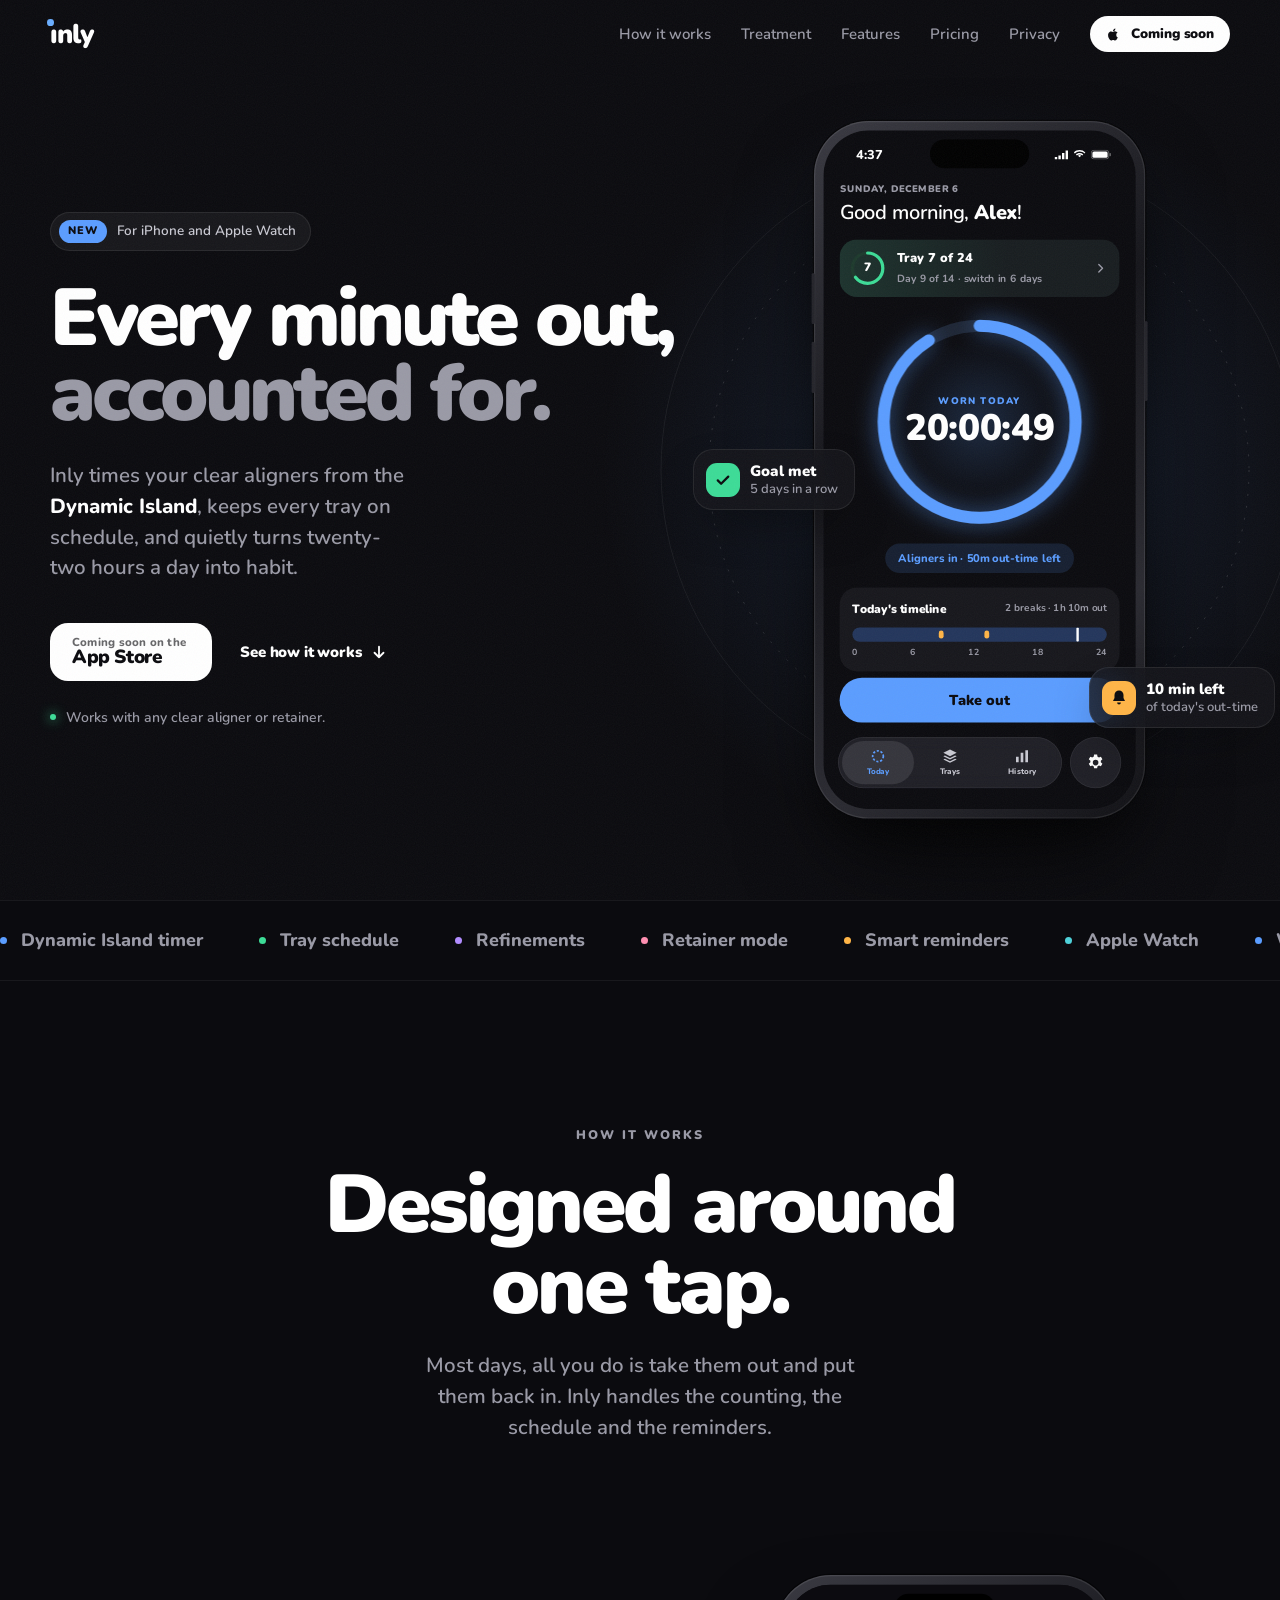
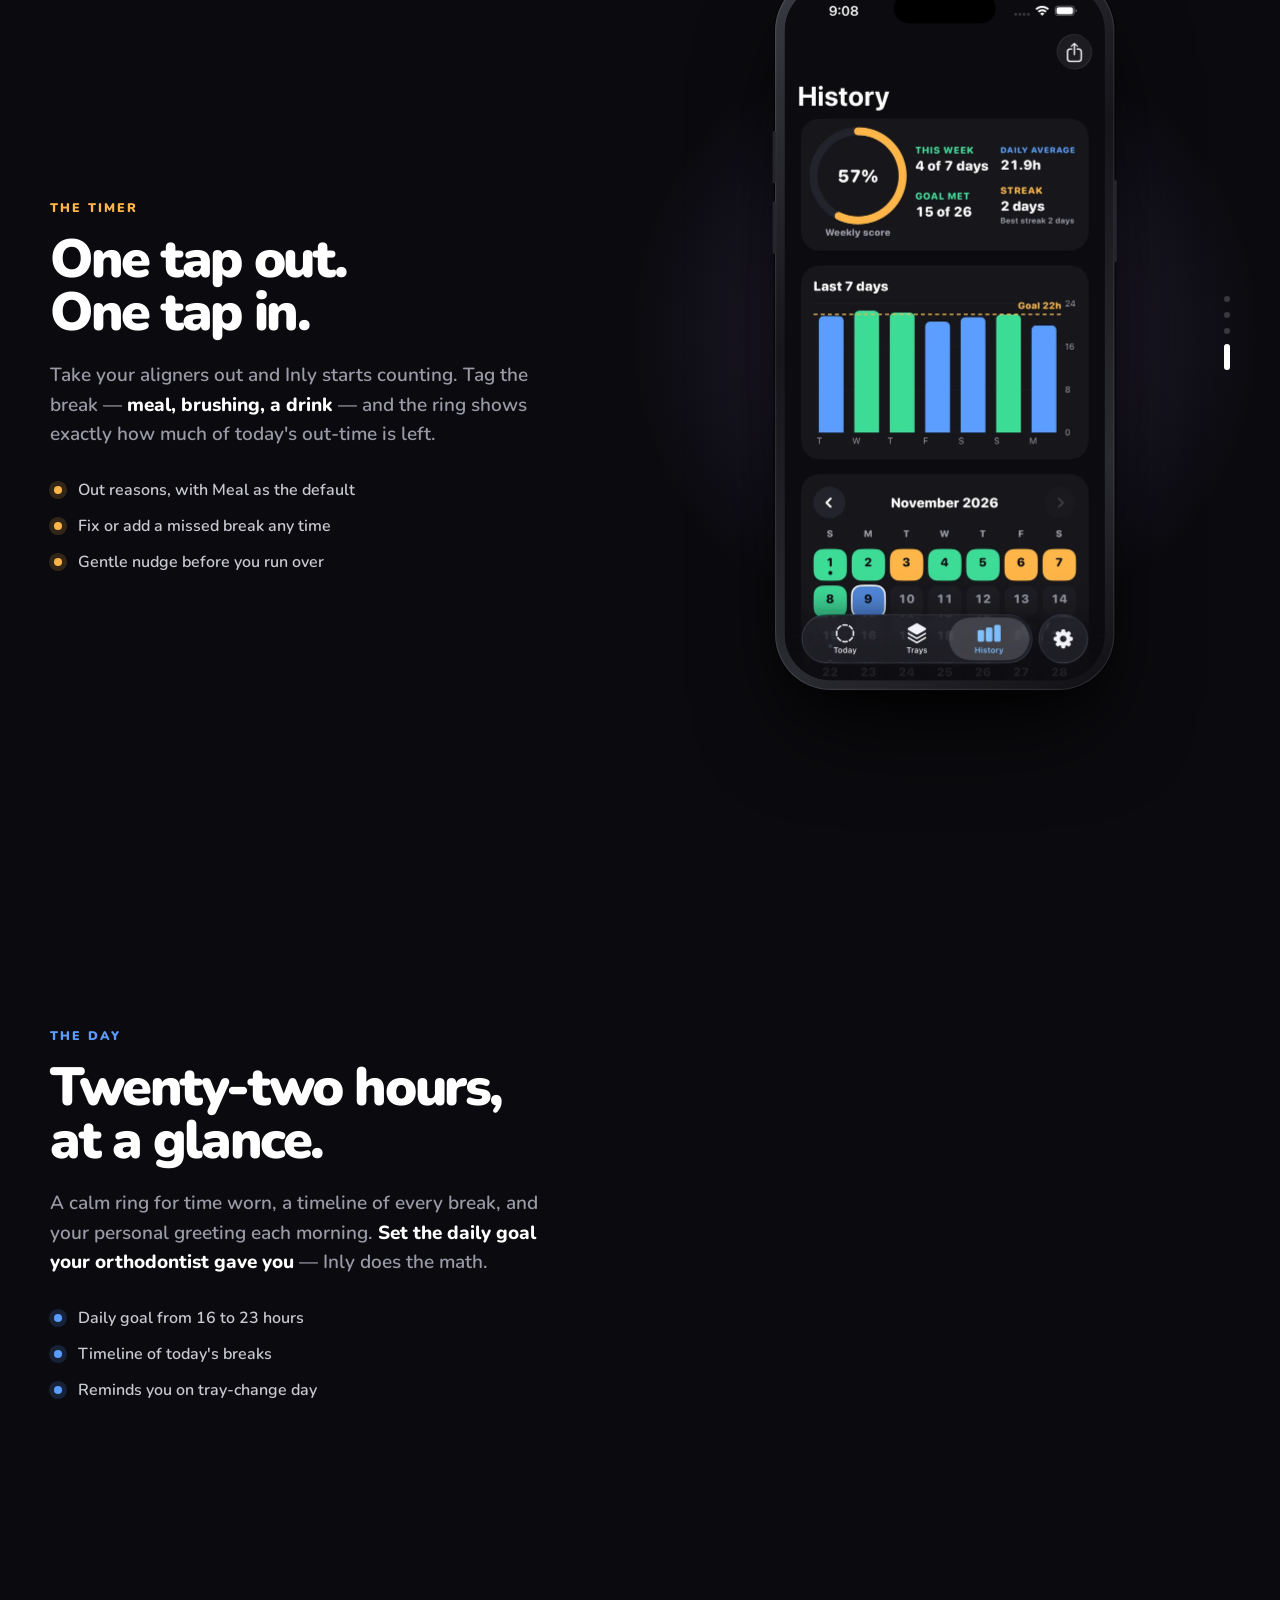
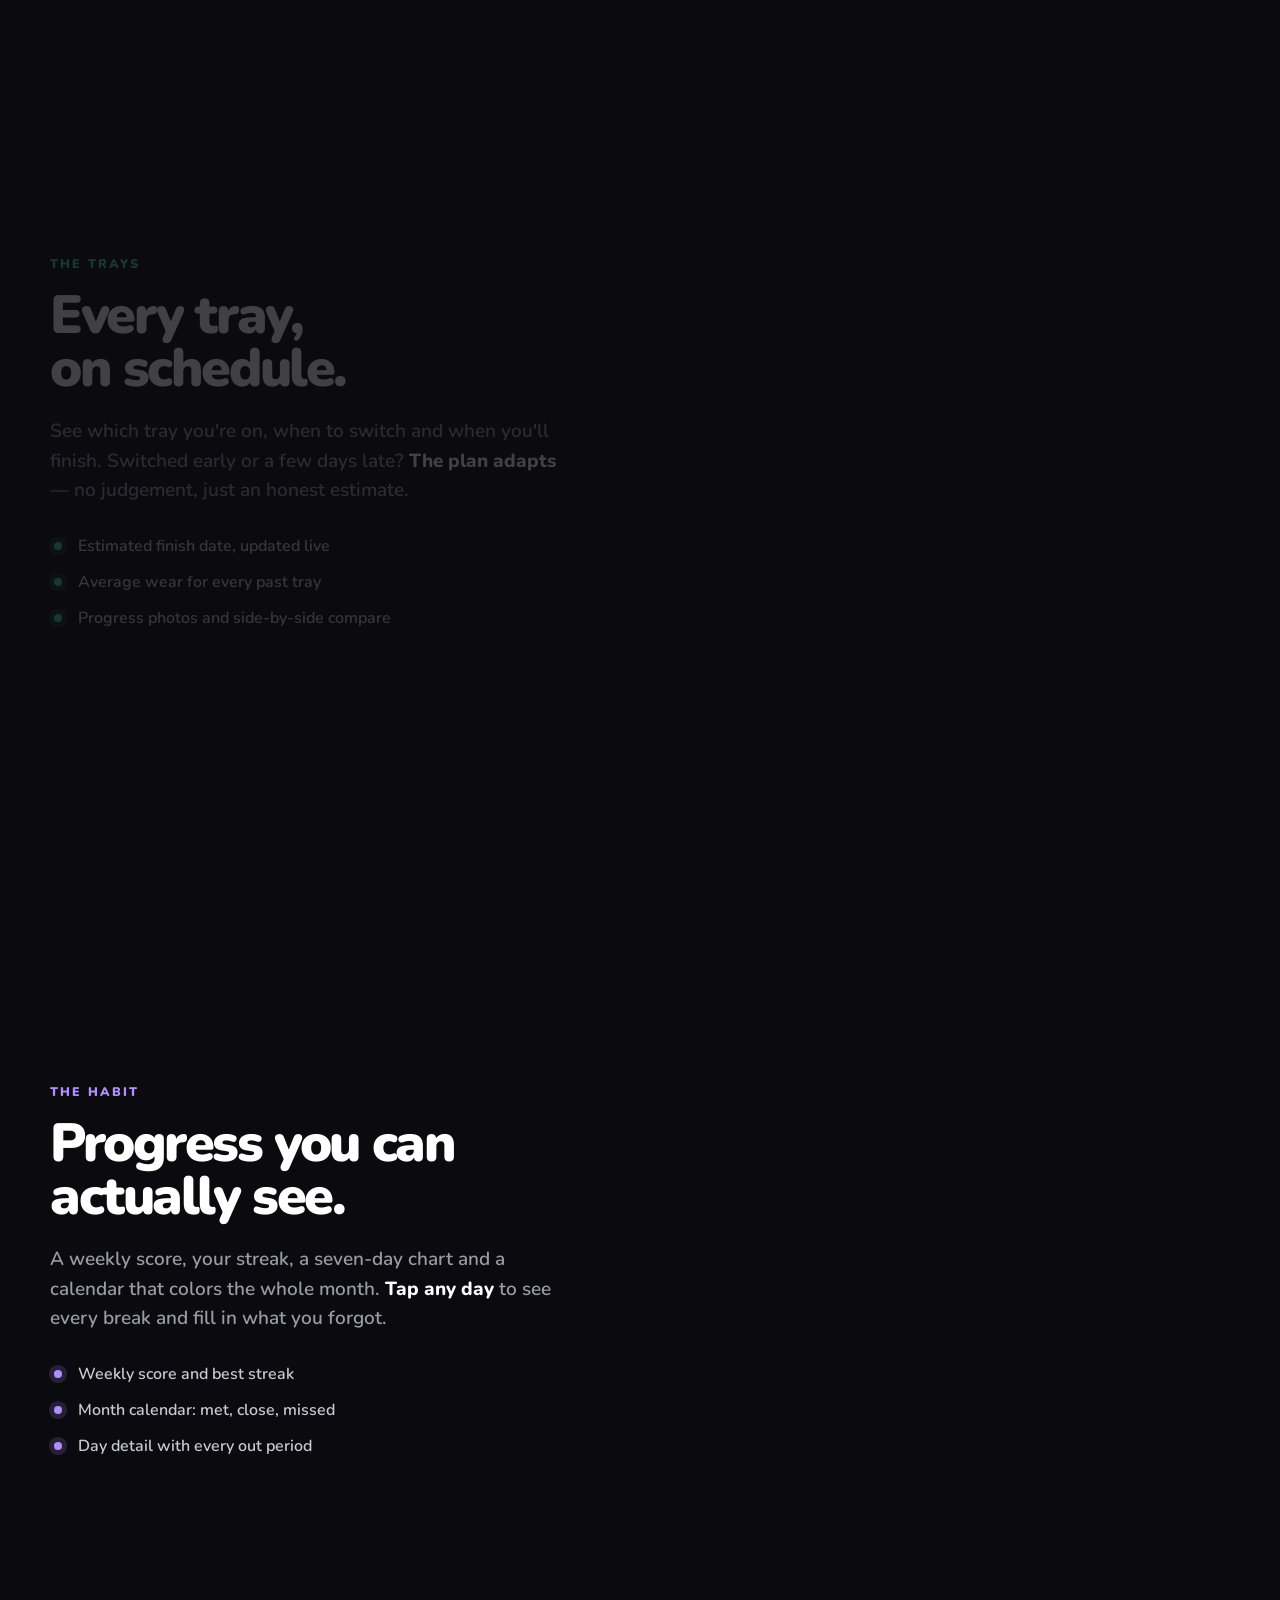
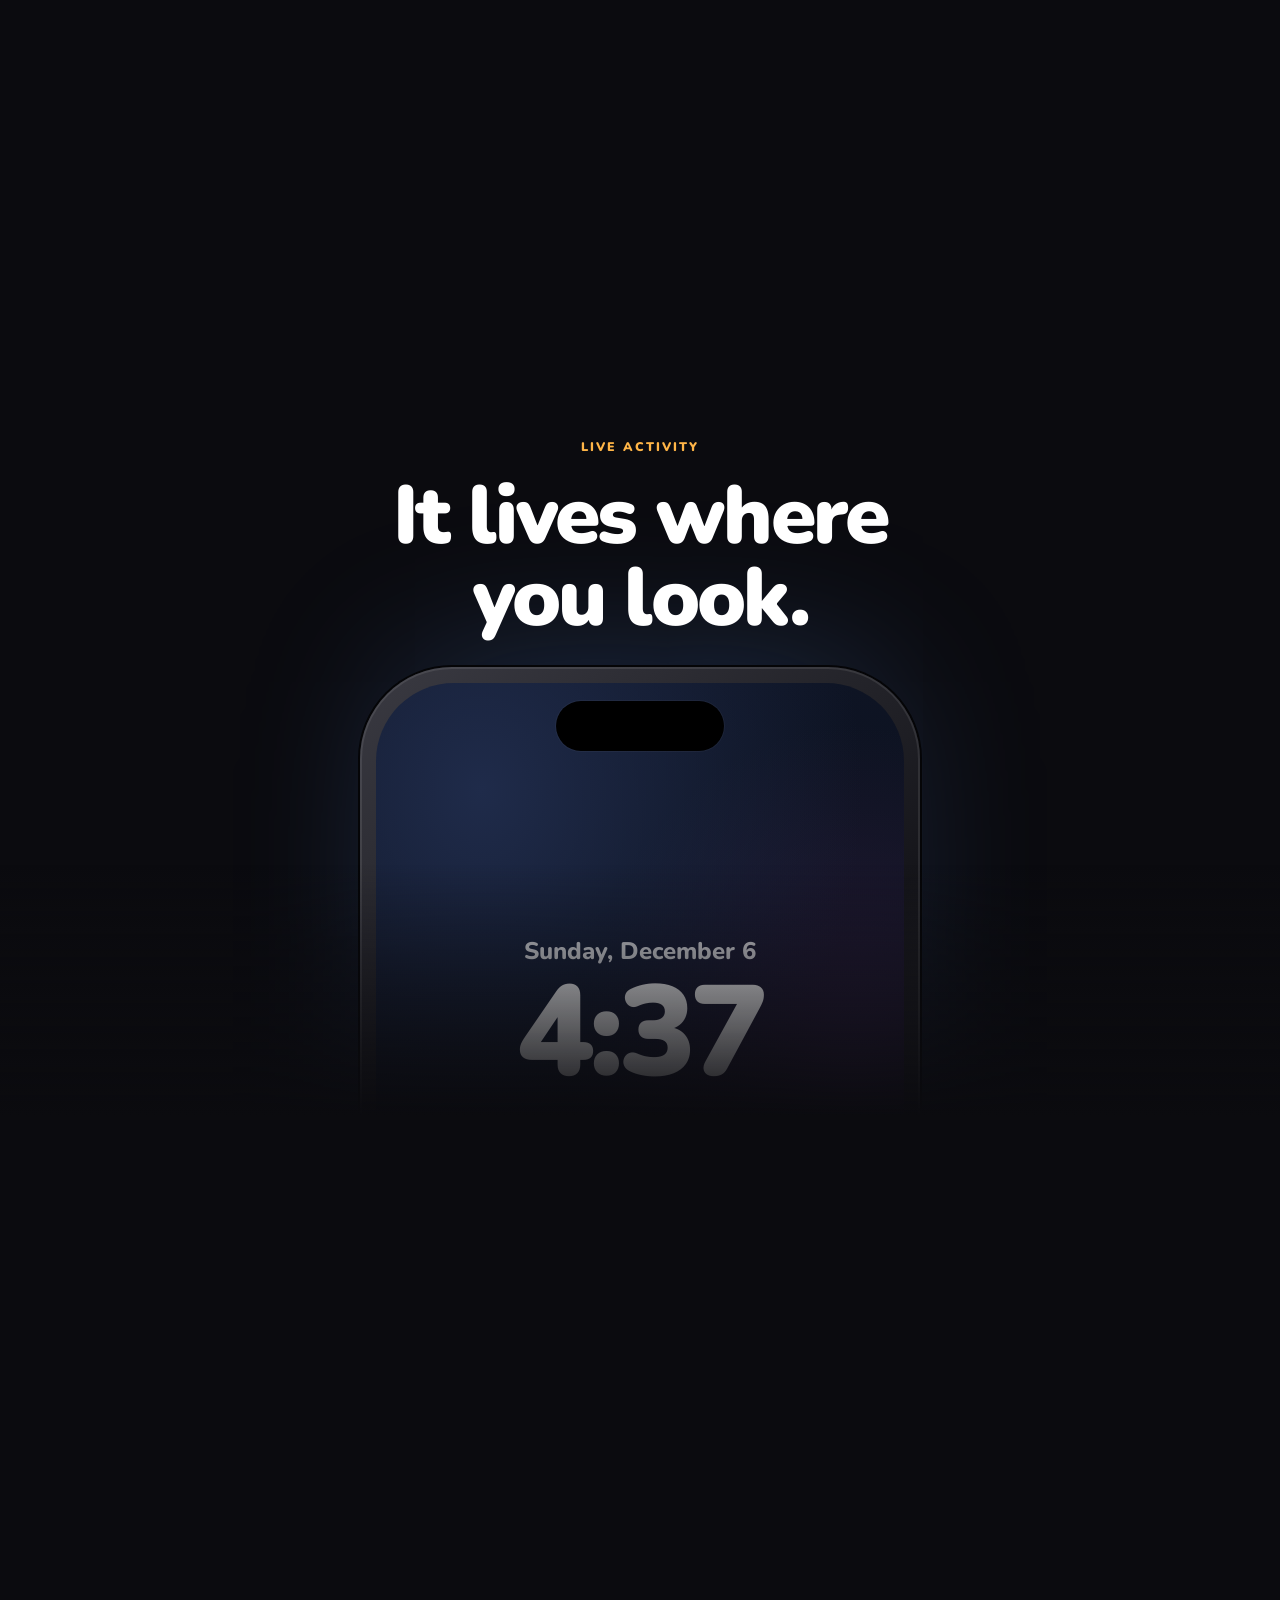
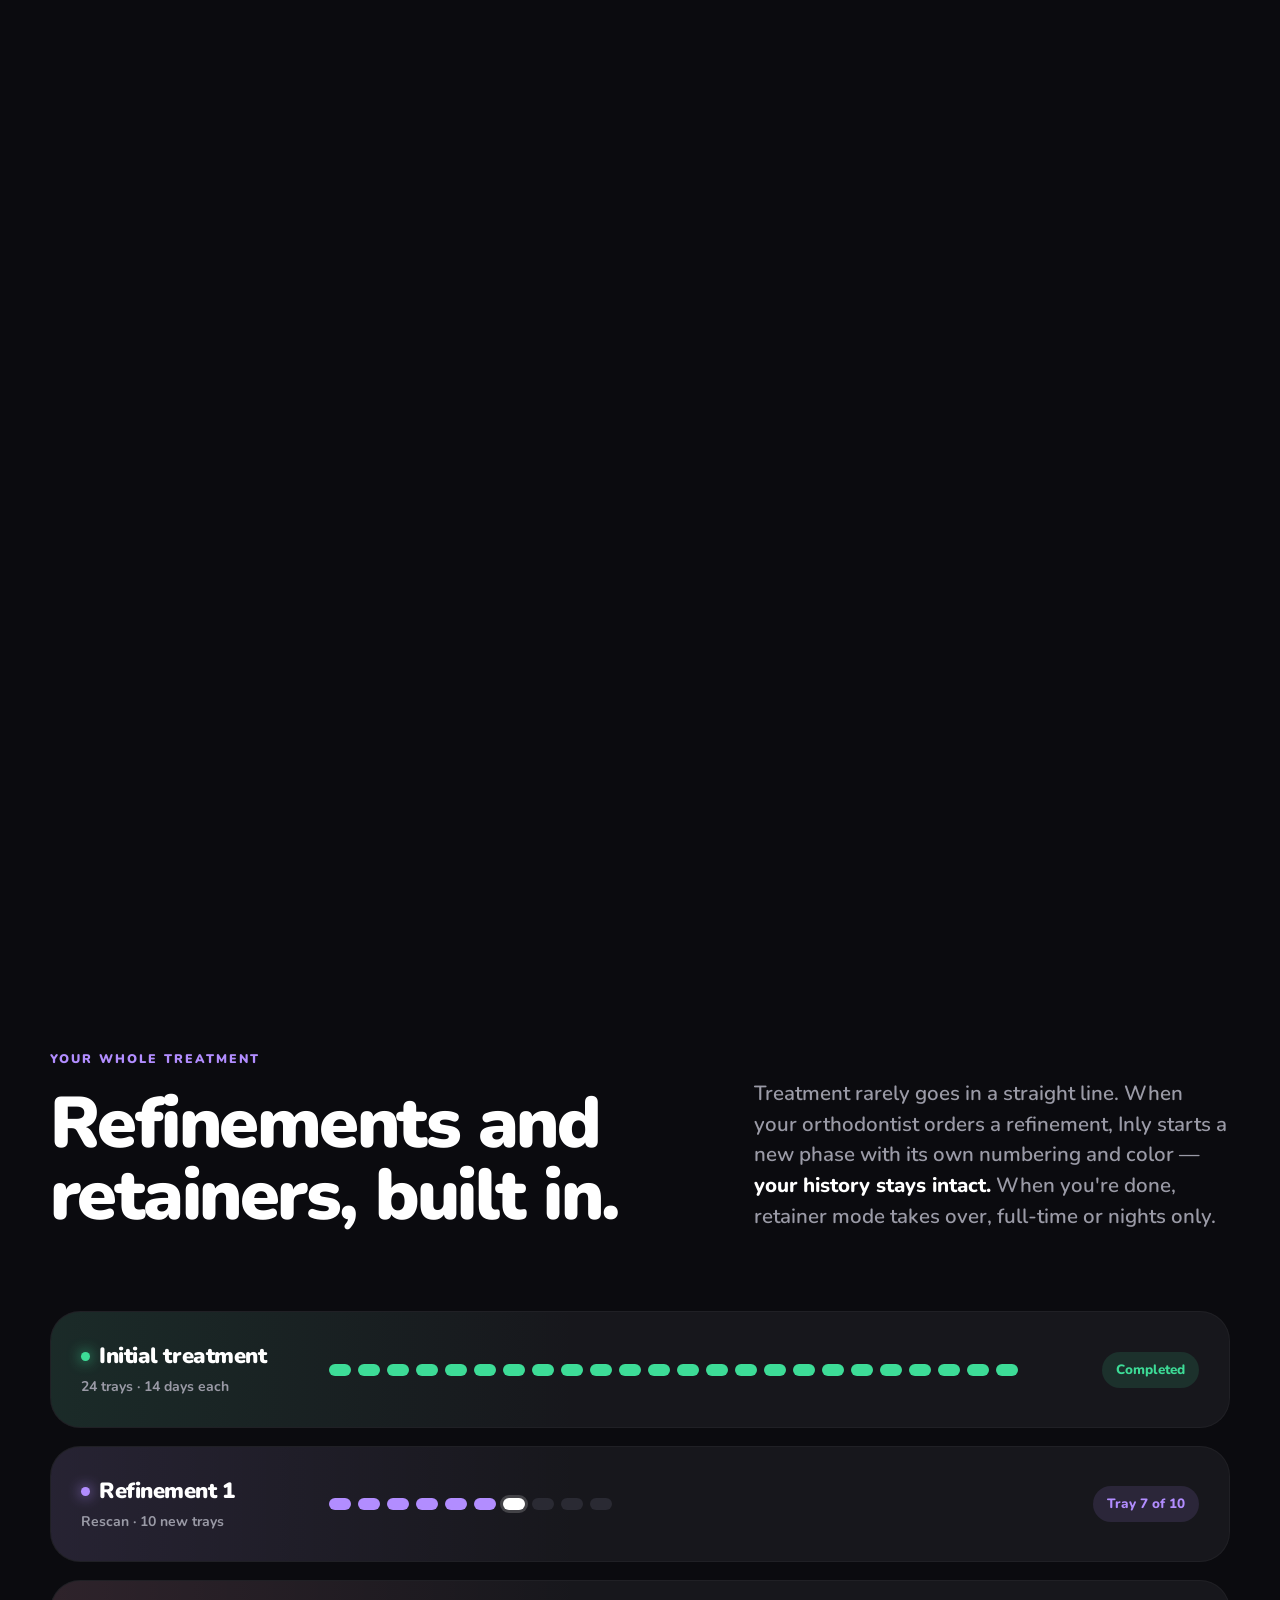
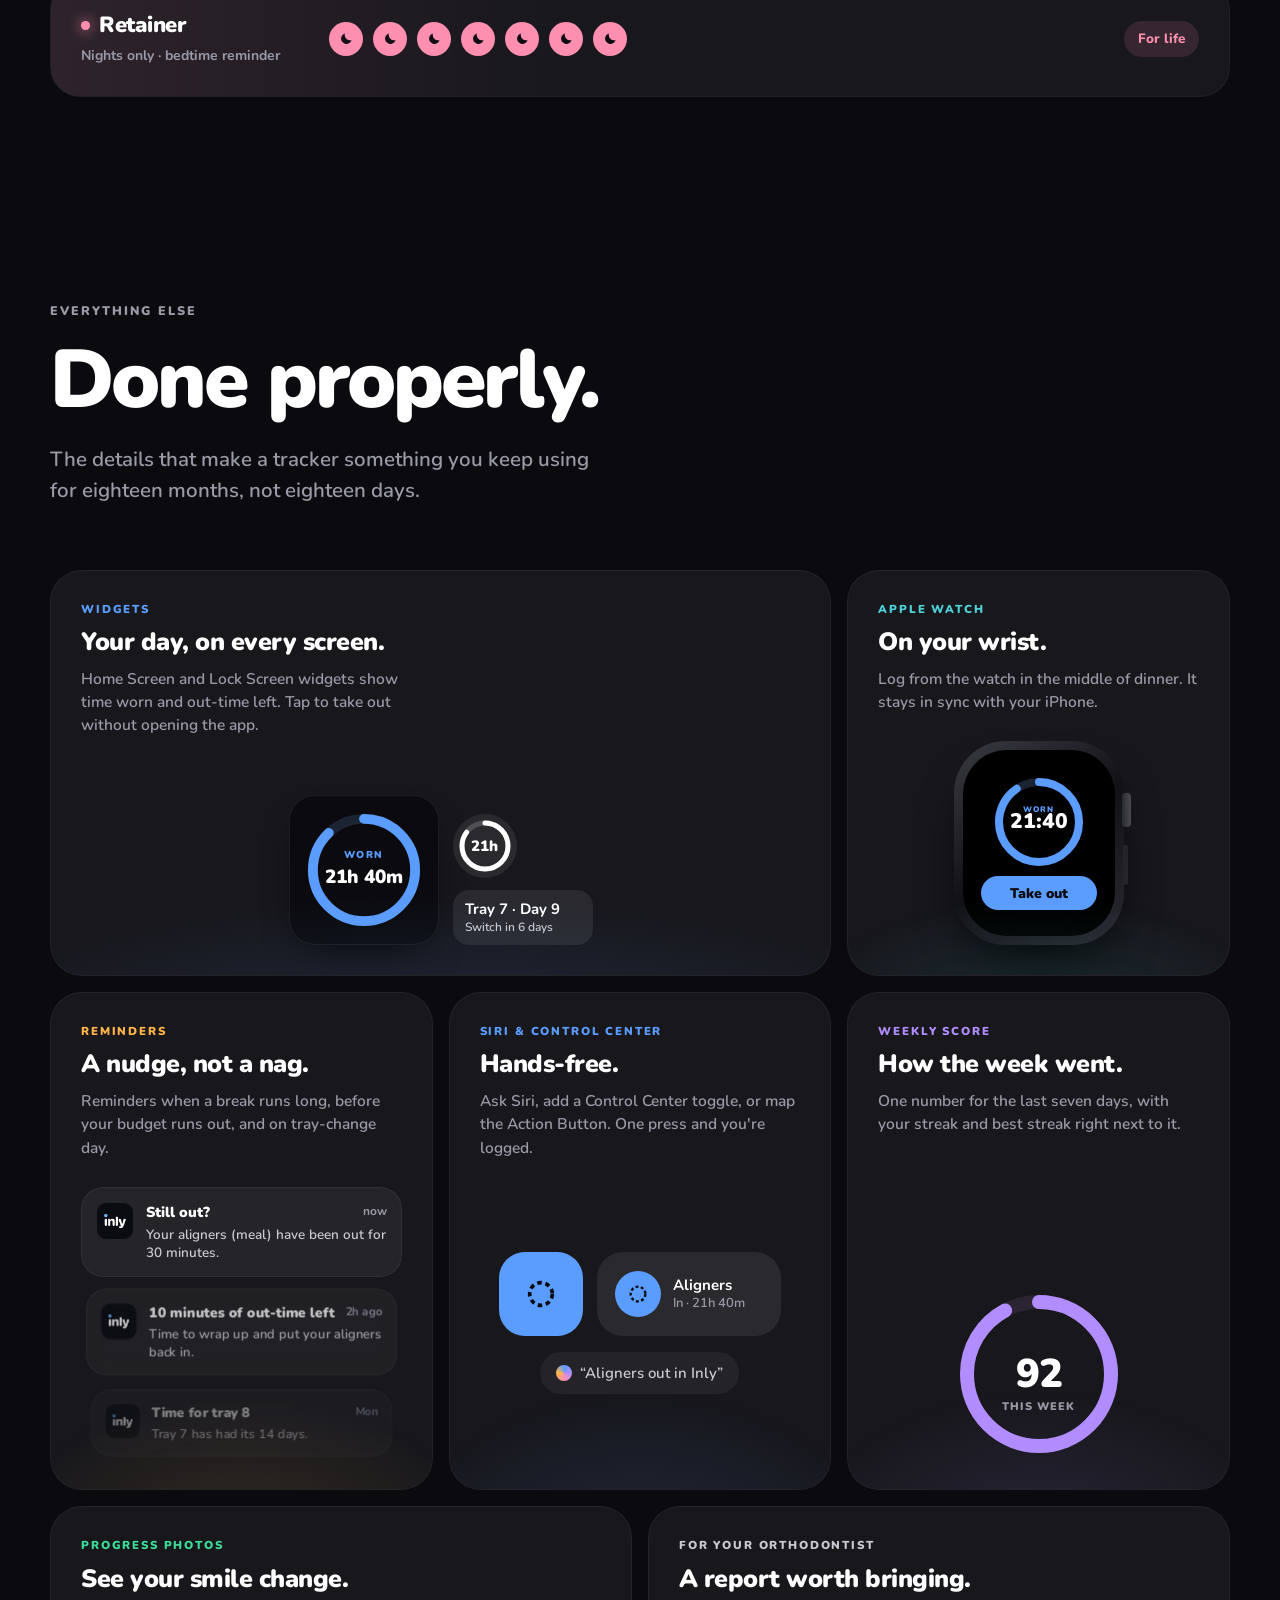
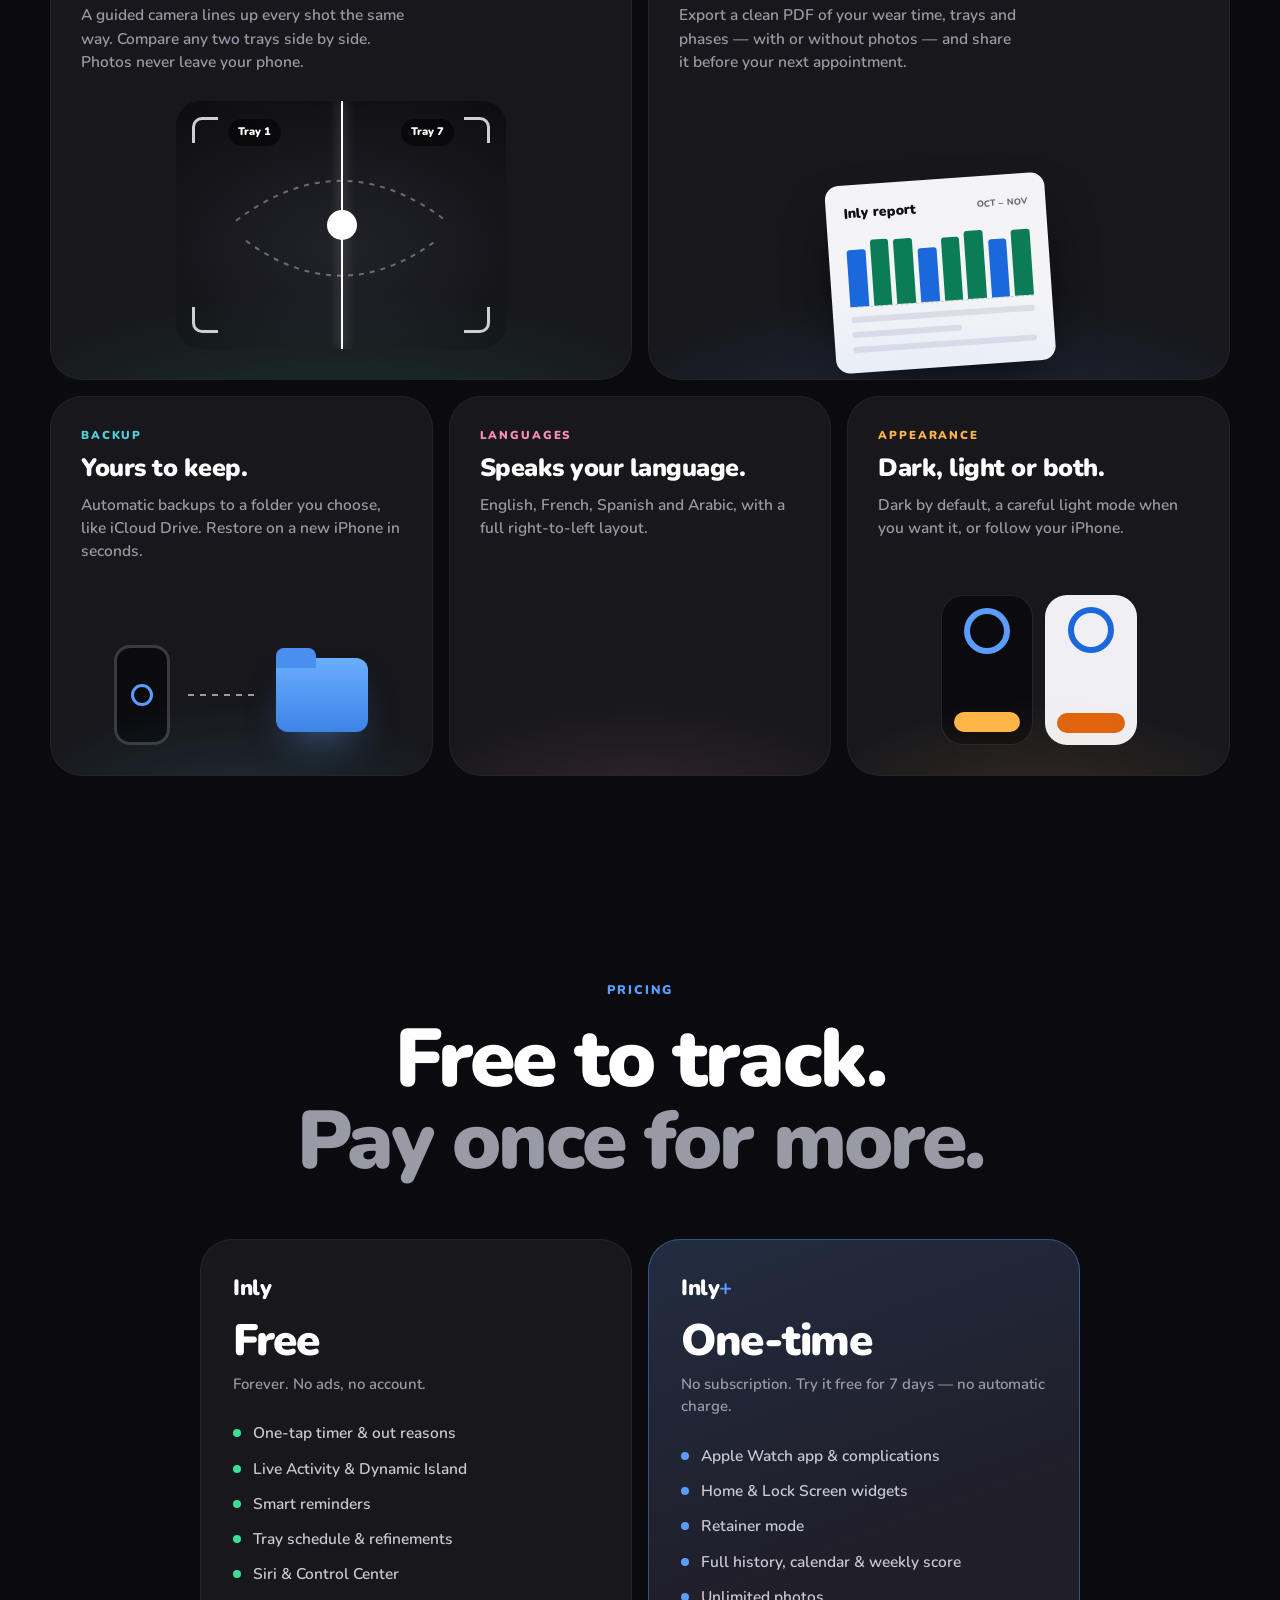
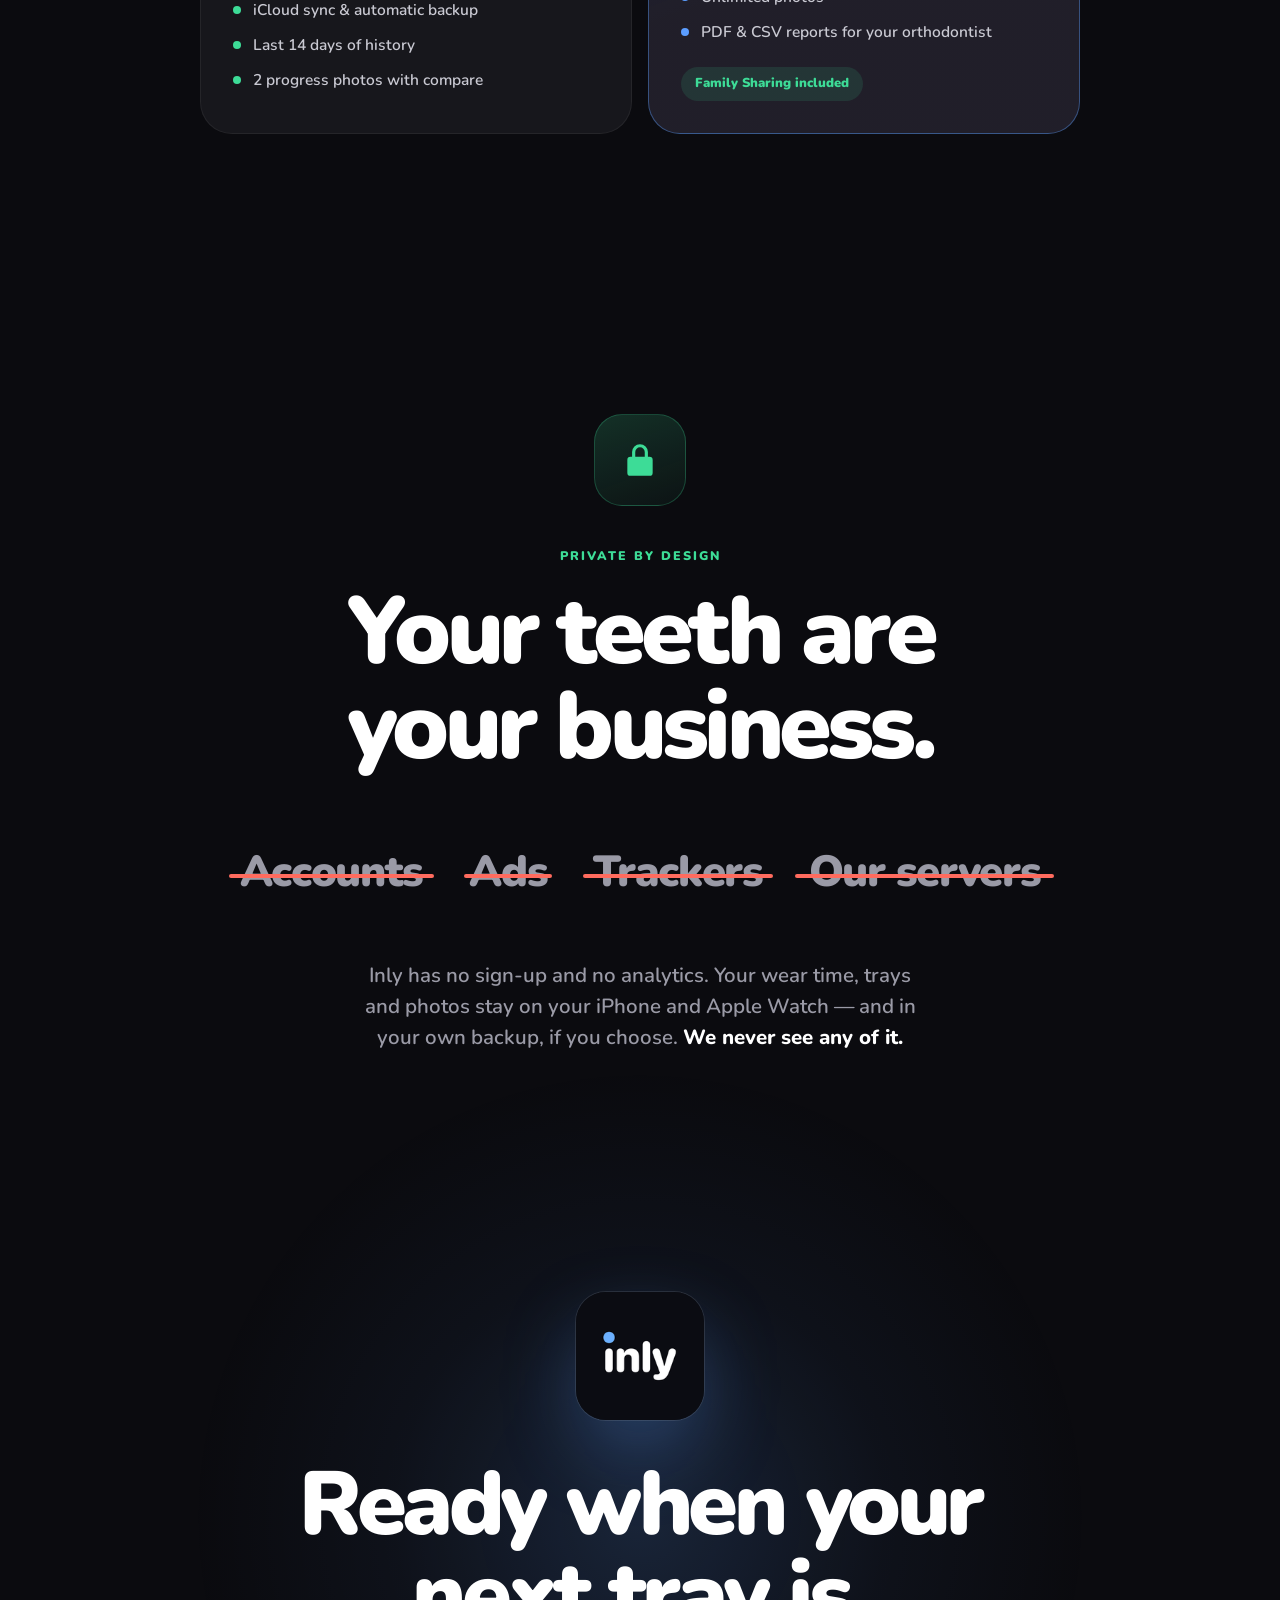
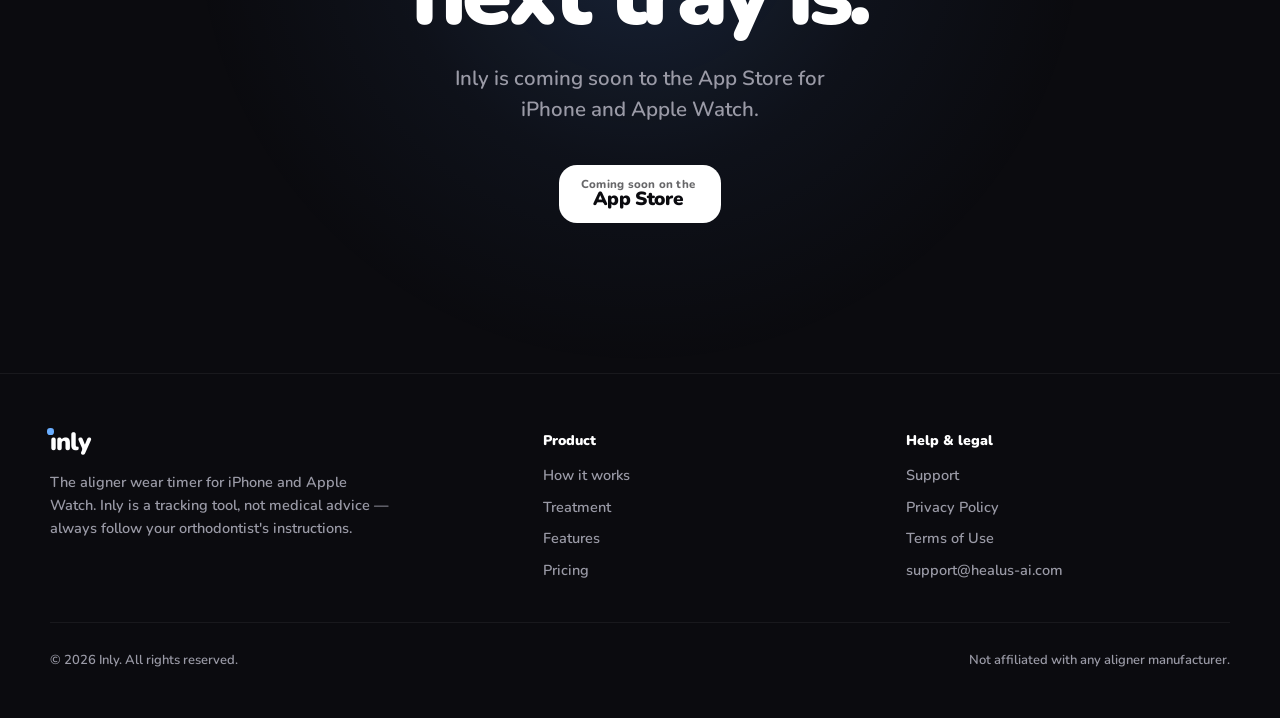
==== commit 32c68265: "App Review 4.10: iCloud sync and automatic backup are free for everyone (removed from Inly+ in app, " ====
--- a/website/index.html
+++ b/website/index.html
@@ -390,6 +390,7 @@
           <li>Smart reminders</li>
           <li>Tray schedule &amp; refinements</li>
           <li>Siri &amp; Control Center</li>
+          <li>iCloud sync &amp; automatic backup</li>
           <li>Last 14 days of history</li>
           <li>2 progress photos with compare</li>
         </ul>
@@ -401,7 +402,6 @@
         <ul>
           <li>Apple Watch app &amp; complications</li>
           <li>Home &amp; Lock Screen widgets</li>
-          <li>iCloud sync &amp; automatic backup</li>
           <li>Retainer mode</li>
           <li>Full history, calendar &amp; weekly score</li>
           <li>Unlimited photos</li>
